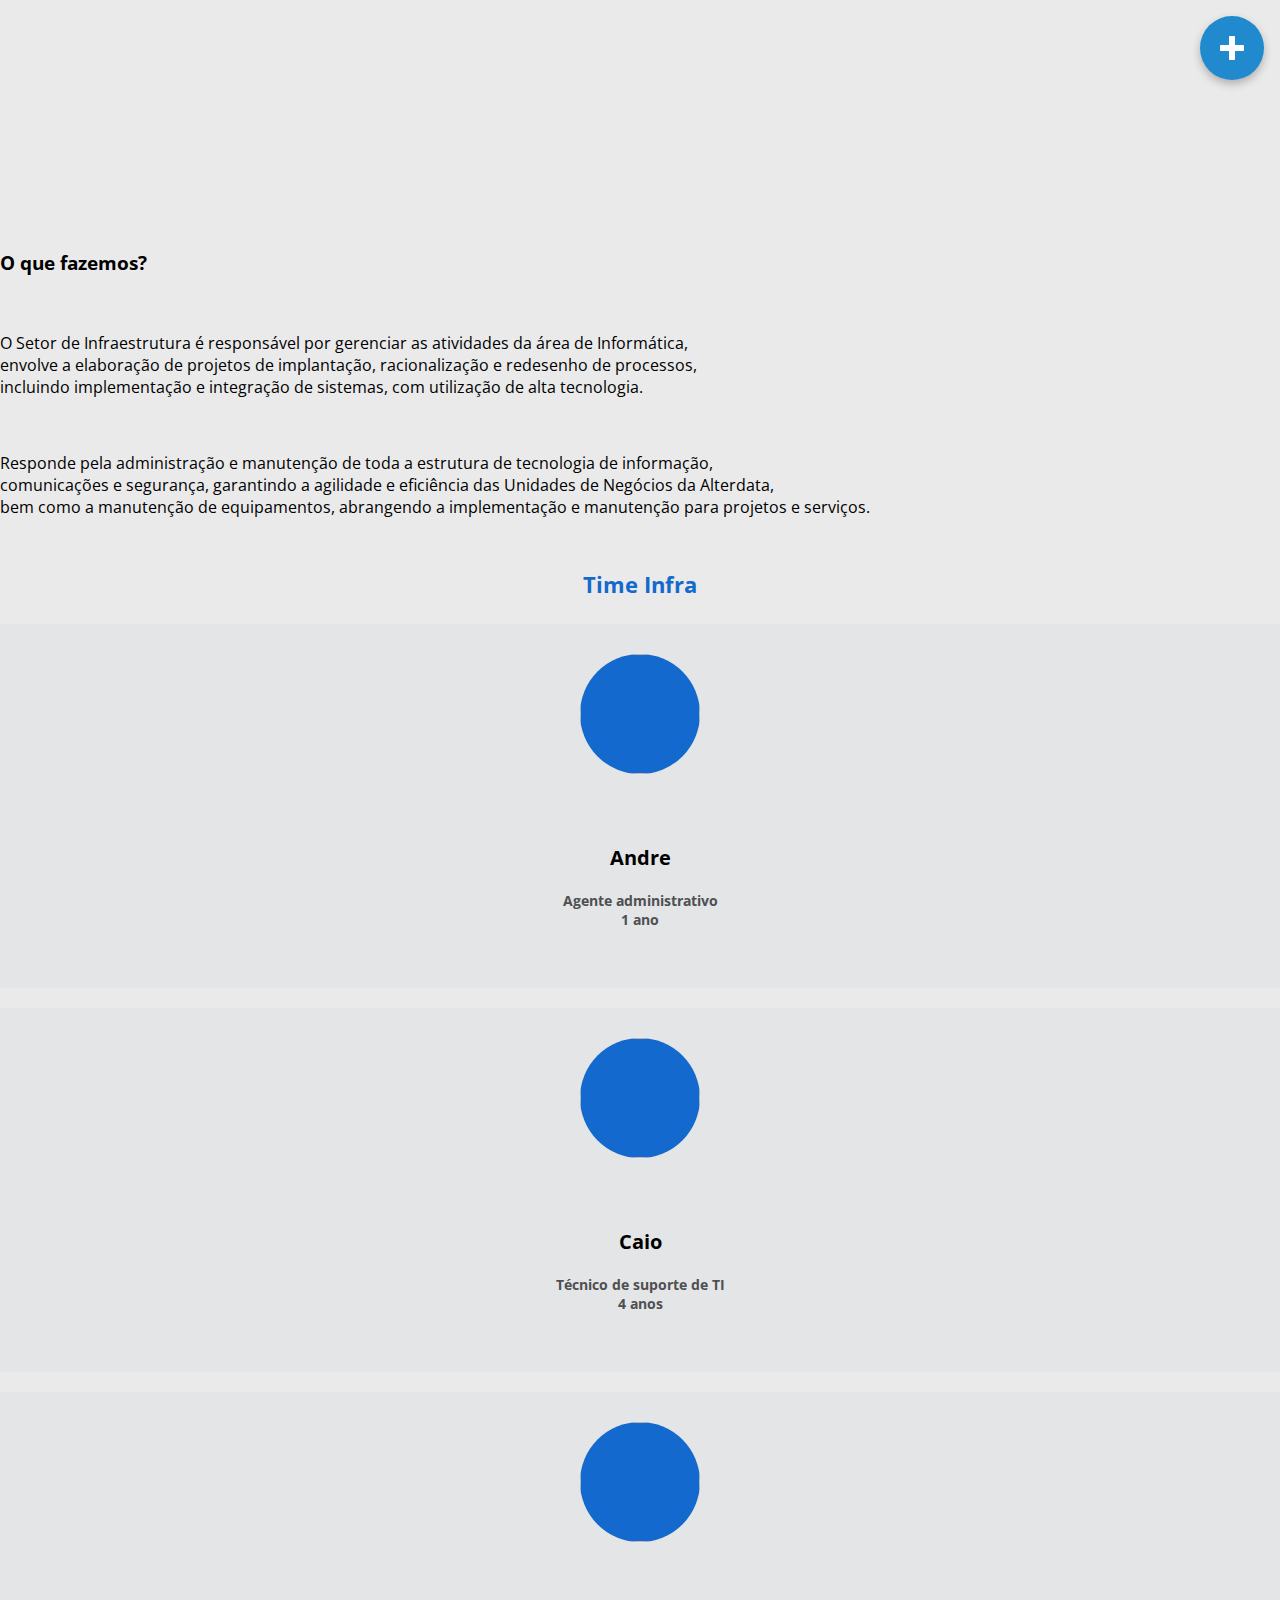
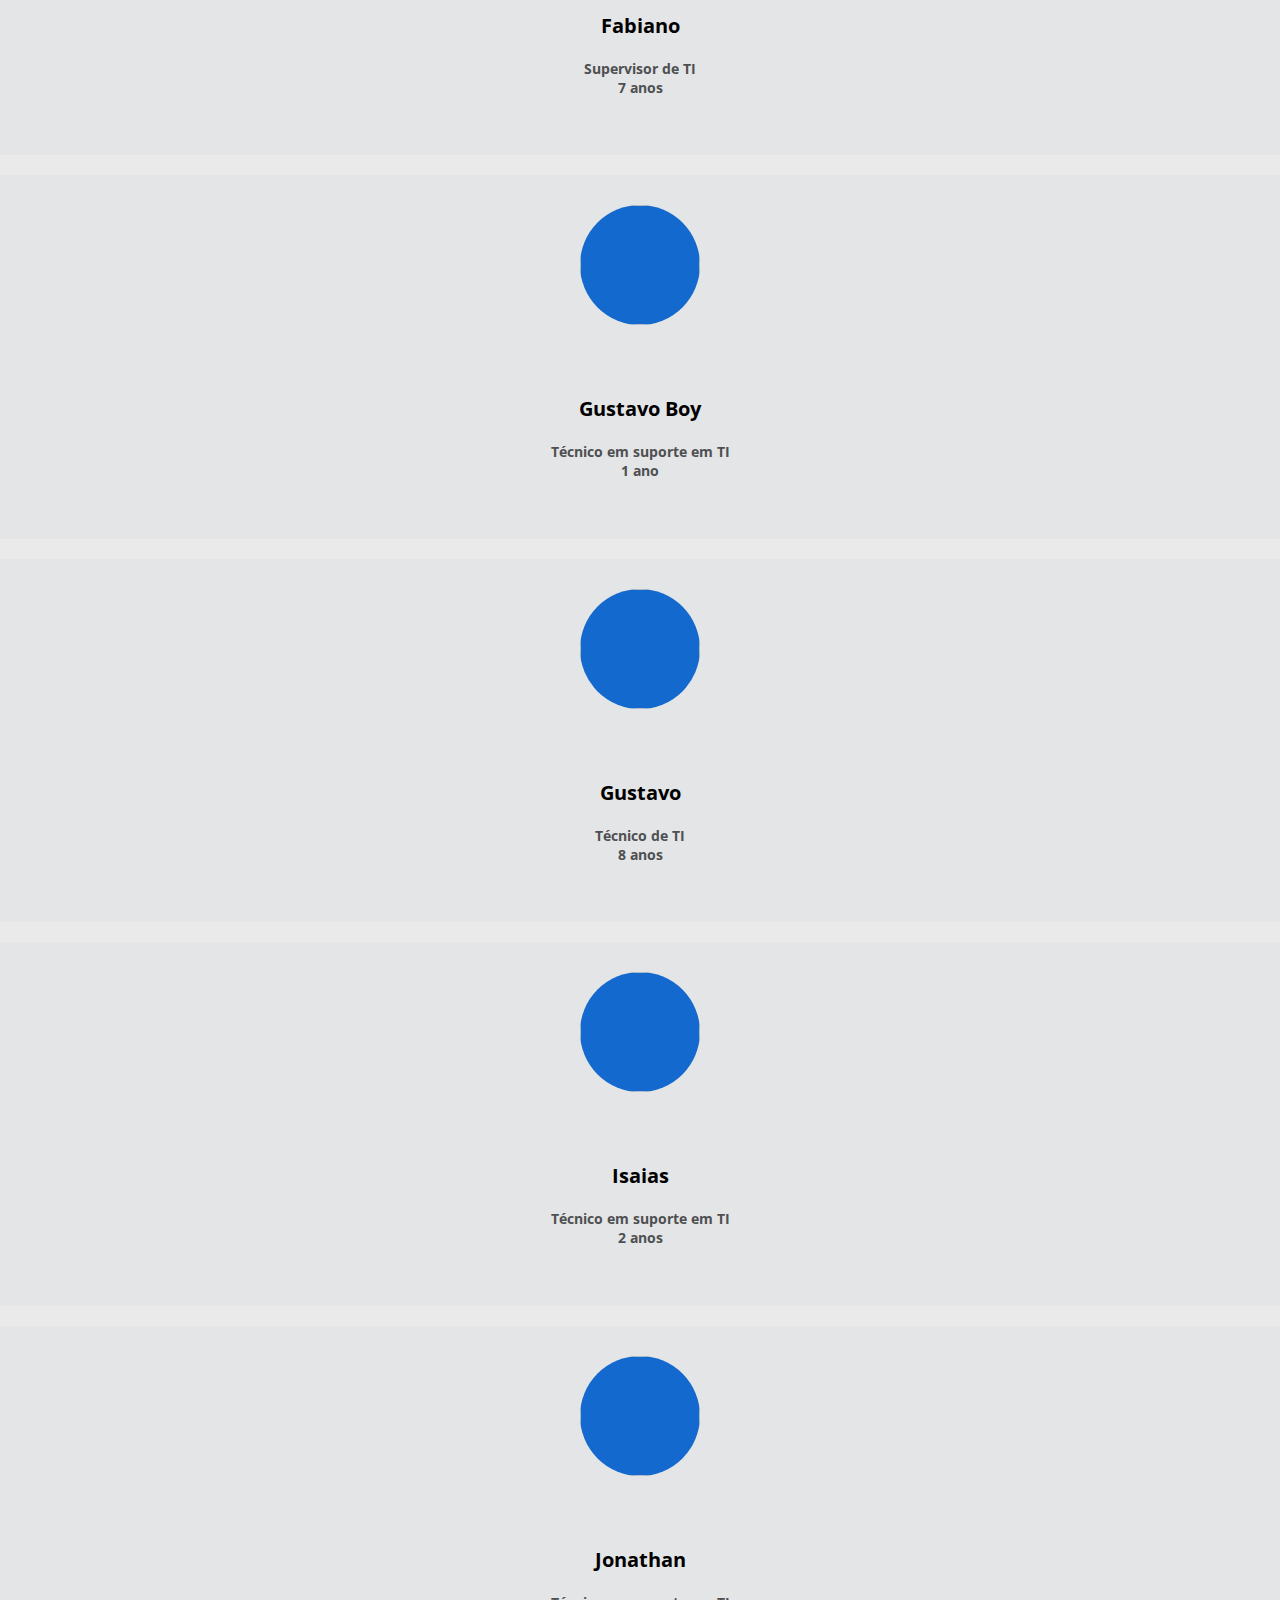
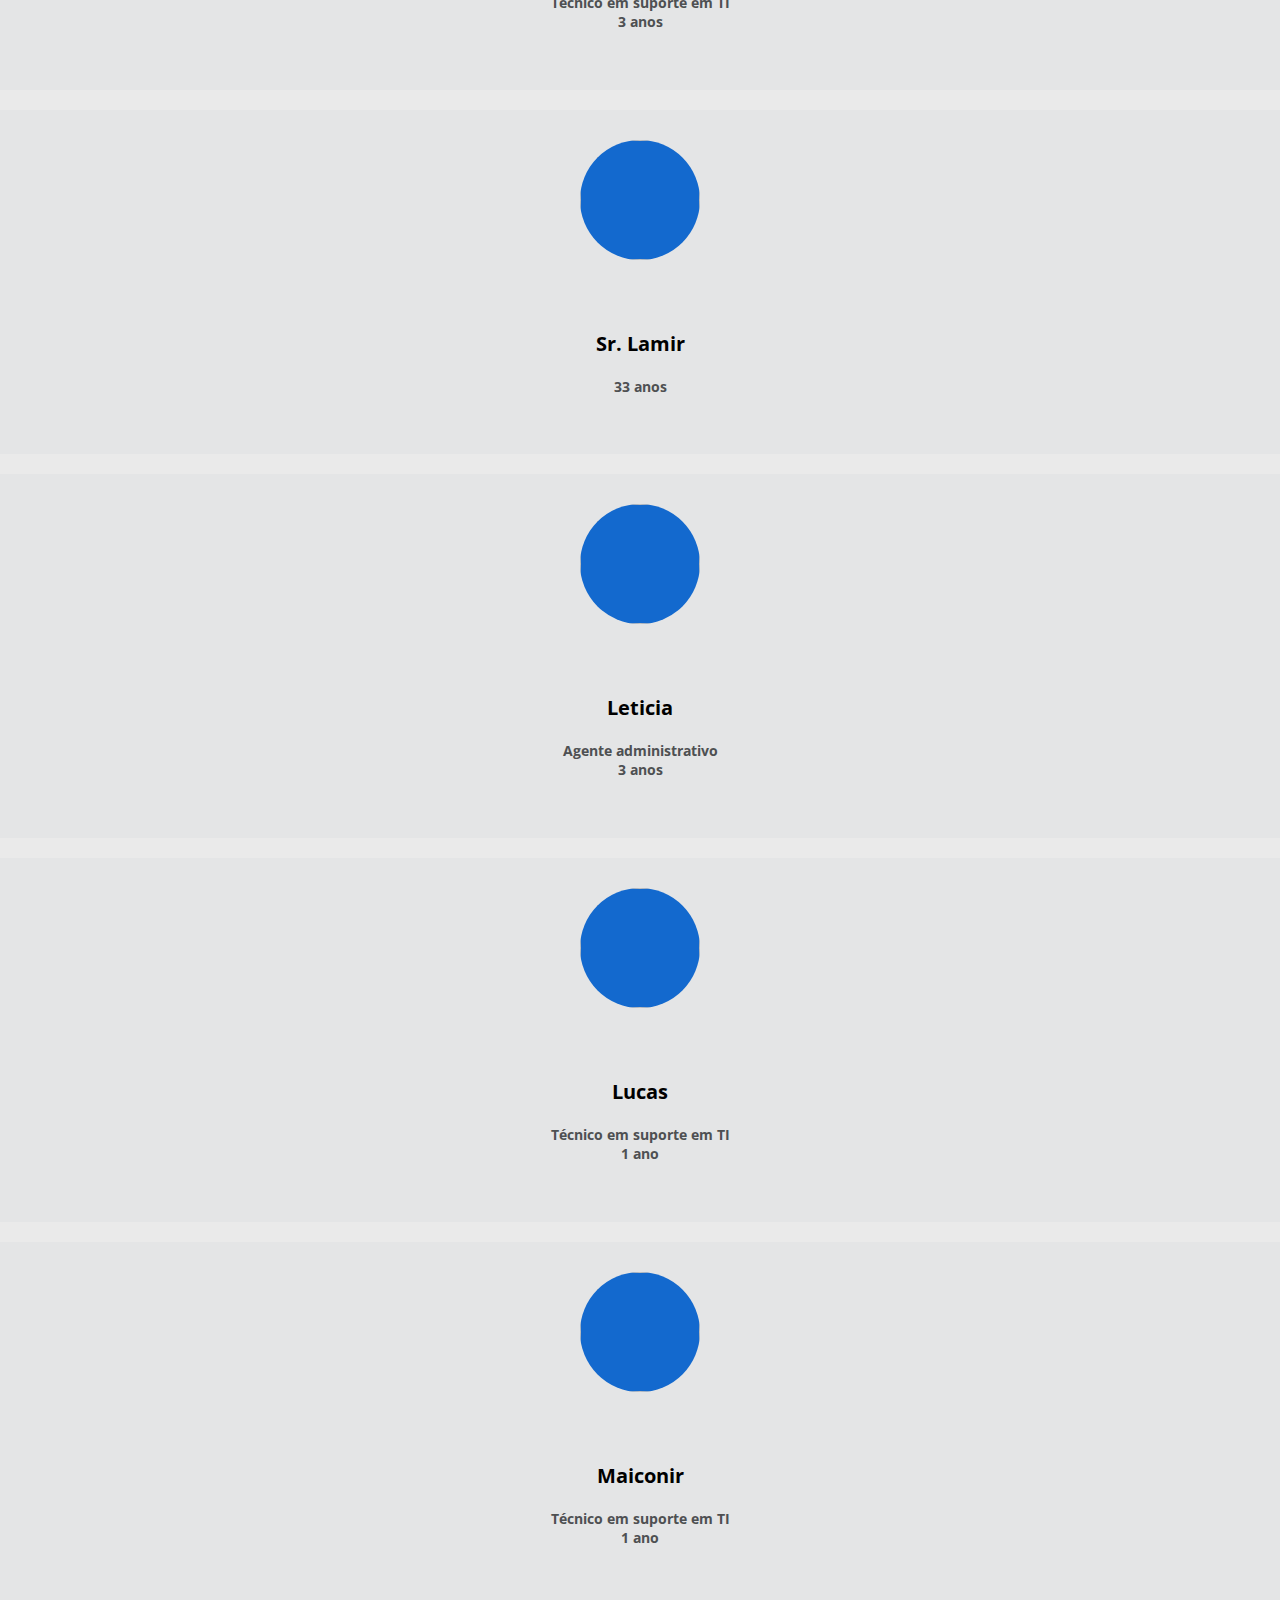
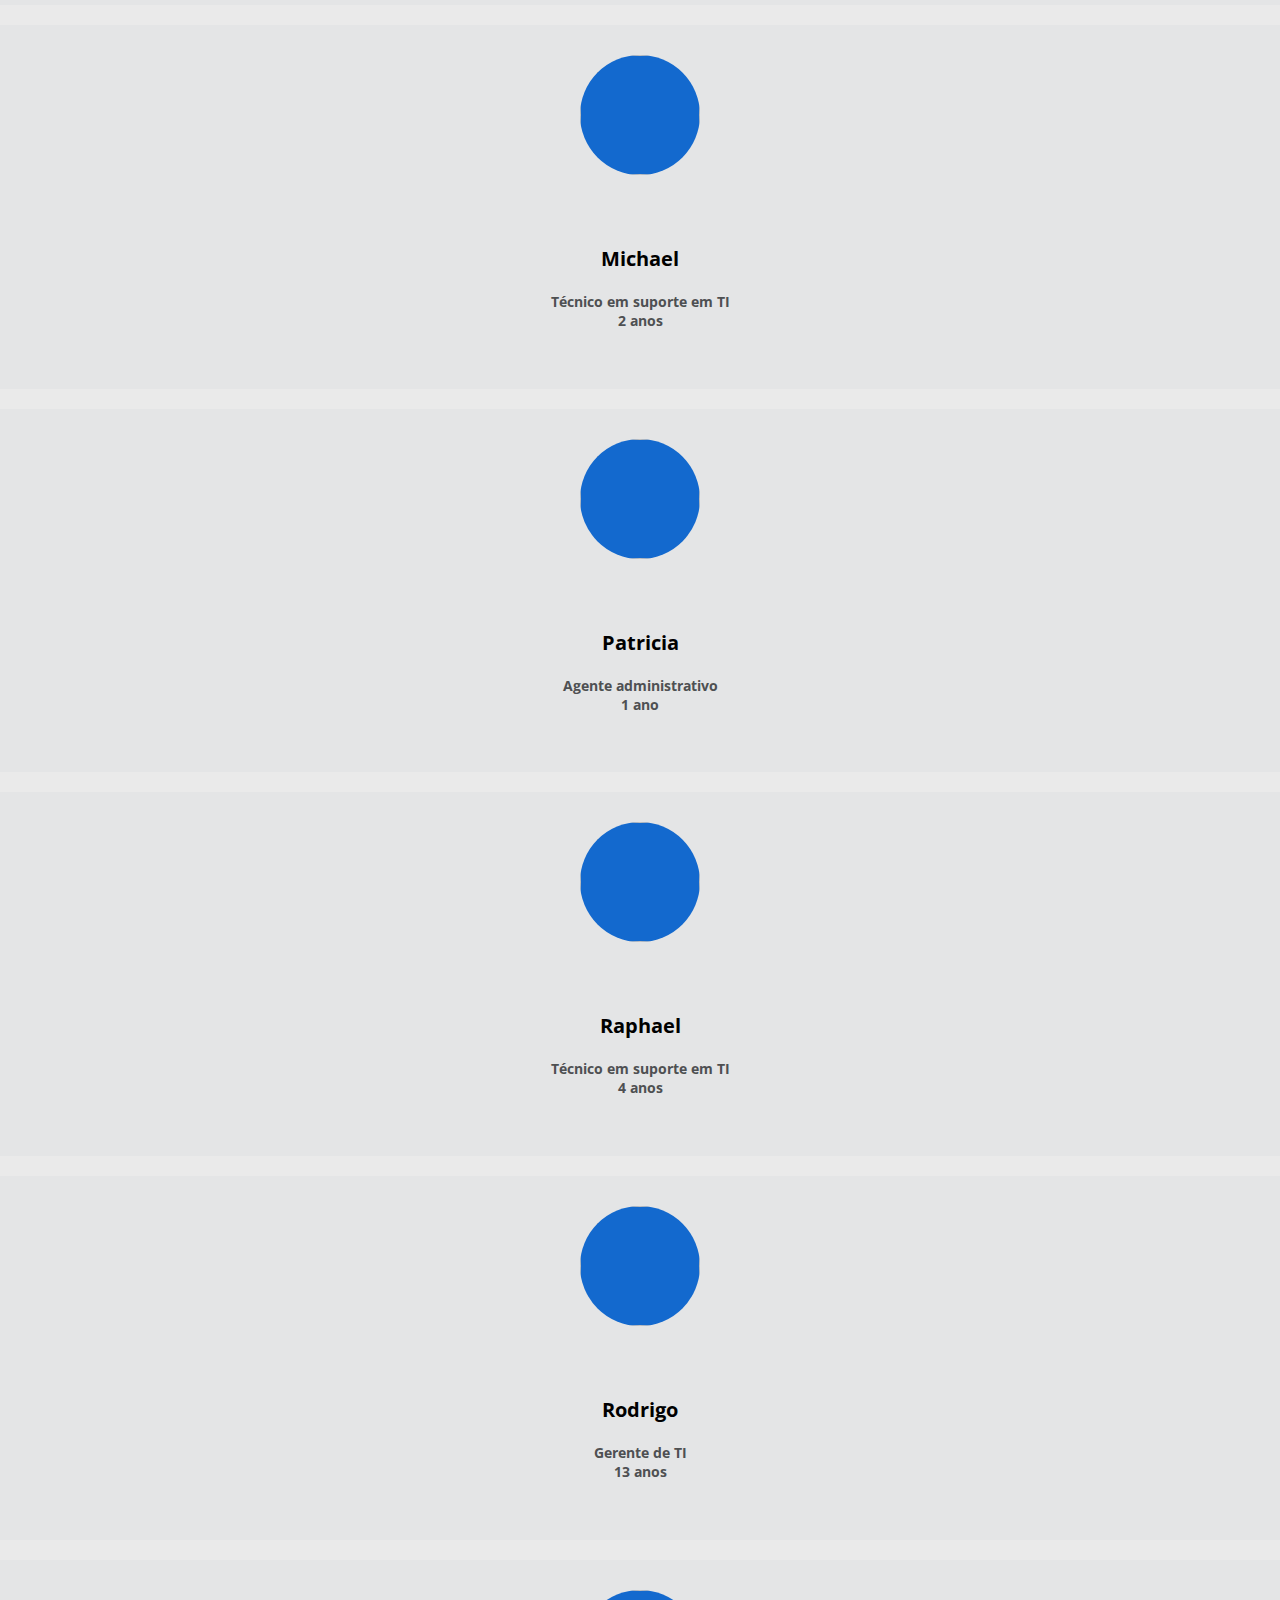
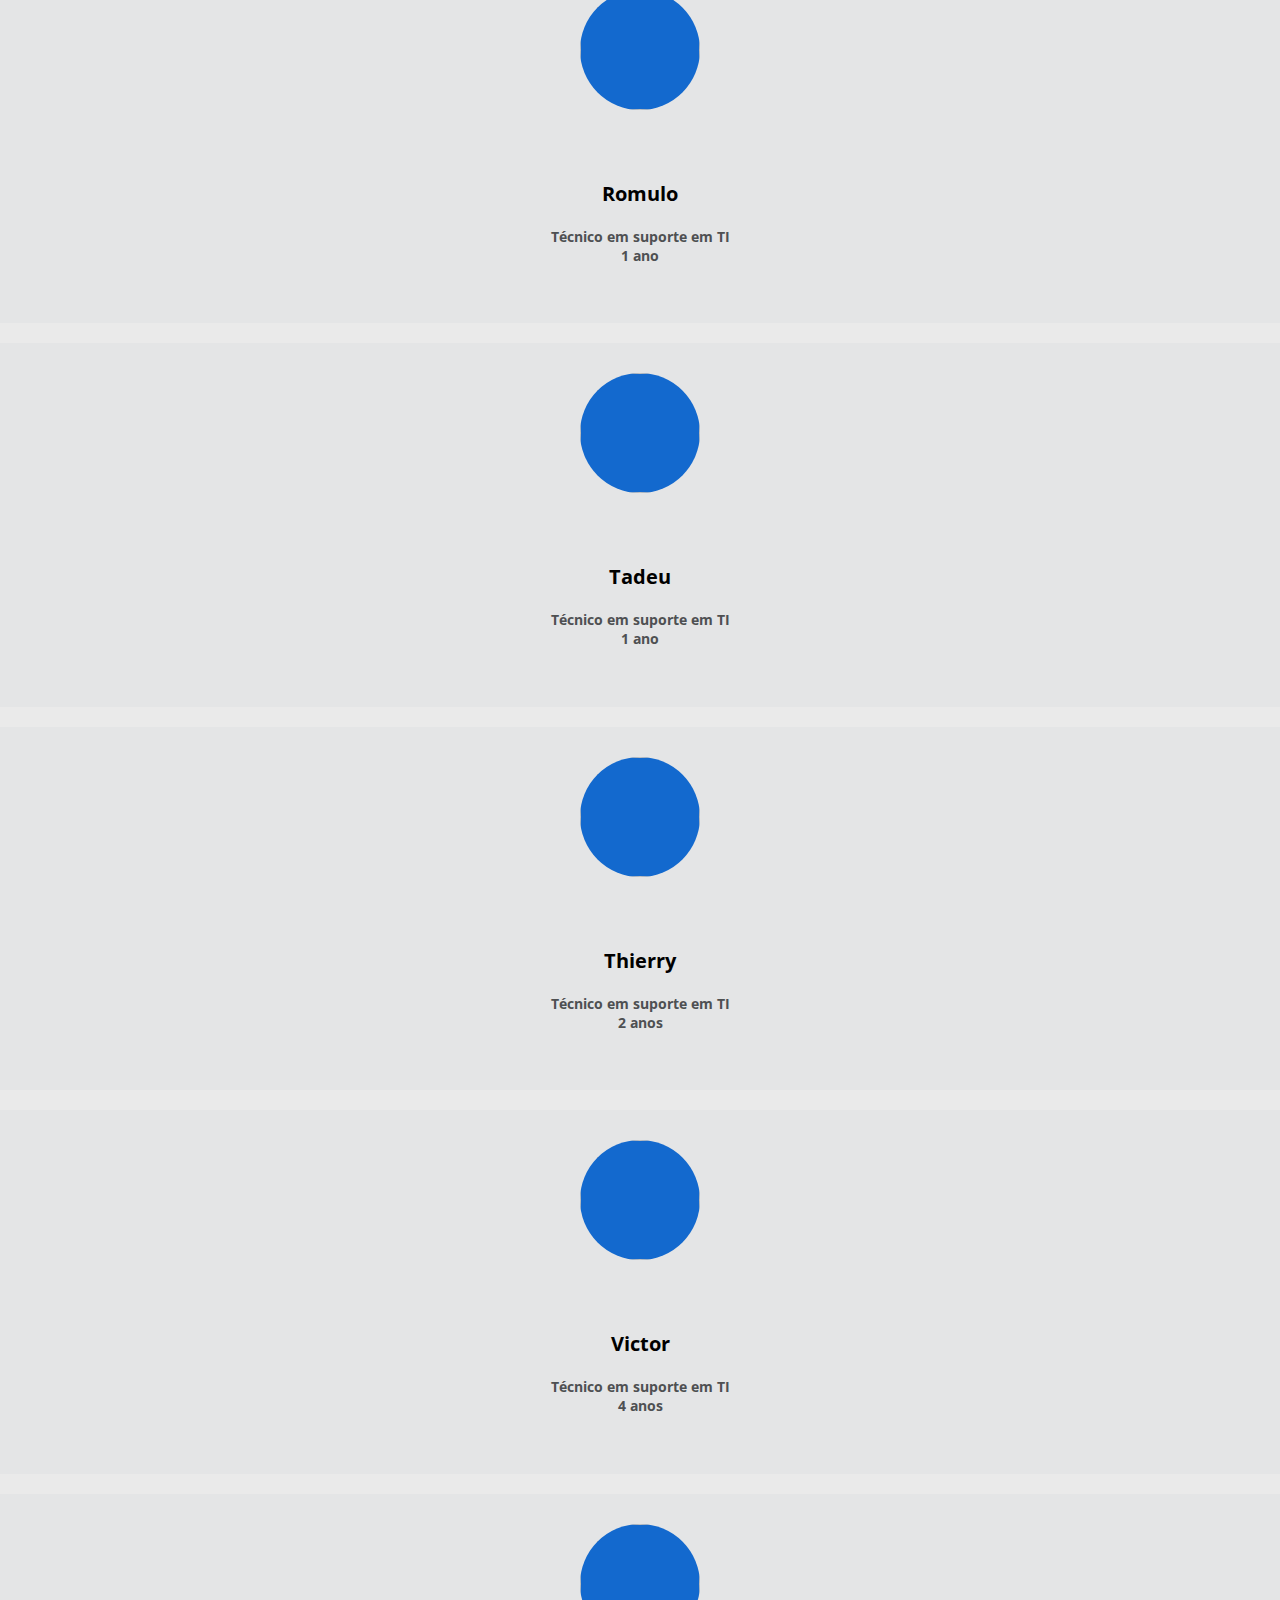
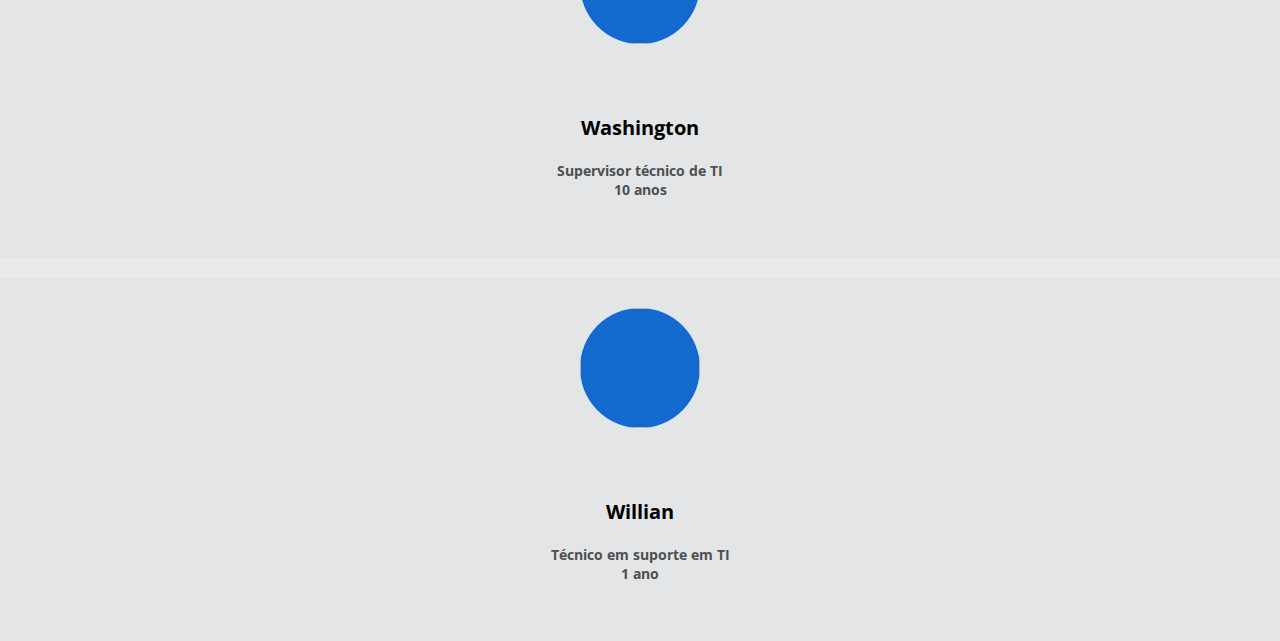
==== index.html @ 21eb8771 "teste navbar" ====
<!DOCTYPE html>
<html lang="en">
<head>
    <meta charset="UTF-8">
    <meta http-equiv="X-UA-Compatible" content="IE=edge">
    <meta name="viewport" content="width=device-width, initial-scale=1.0">
    <title>Document</title>
    <link rel="stylesheet" href="style.css">
    <link rel="stylesheet" href="assets/css/time.css">
    <link rel="stylesheet" href="style.css.map">

    
    <link rel="stylesheet" href="https://netdna.bootstrapcdn.com/font-awesome/3.2.1/css/font-awesome.min.css">
    <link rel="stylesheet" href="https://fonts.googleapis.com/css?family=Lato:300">
    <script src="https://code.jquery.com/jquery-2.2.4.min.js"></script>
   
    <!-- CSS only -->
    <link href="https://cdn.jsdelivr.net/npm/bootstrap@5.2.3/dist/css/bootstrap.min.css" rel="stylesheet" integrity="sha384-rbsA2VBKQhggwzxH7pPCaAqO46MgnOM80zW1RWuH61DGLwZJEdK2Kadq2F9CUG65" crossorigin="anonymous">
    <script src="https://cdn.jsdelivr.net/npm/bootstrap@5.1.3/dist/js/bootstrap.bundle.min.js" integrity="sha384-ka7Sk0Gln4gmtz2MlQnikT1wXgYsOg+OMhuP+IlRH9sENBO0LRn5q+8nbTov4+1p" crossorigin="anonymous"></script>
    <script src="https://code.jquery.com/jquery-3.6.1.js" integrity="sha256-3zlB5s2uwoUzrXK3BT7AX3FyvojsraNFxCc2vC/7pNI=" crossorigin="anonymous"></script>
    <link rel="stylesheet" href="https://cdnjs.cloudflare.com/ajax/libs/font-awesome/4.7.0/css/font-awesome.min.css">
    <!------ Include the above in your HEAD tag ---------->

</head>
<body>
 
  <div class="container">
  <div class="floater">
    <ul class="floater__list">
      <li class="floater__list-item">
        <div class="floater__list-item-label">Milestone Goal</div>
        

<svg width="26px" height="26px" viewBox="666 -86 26 26" version="1.1" xmlns="http://www.w3.org/2000/svg" xmlns:xlink="http://www.w3.org/1999/xlink">
    <g id="Group-4" stroke="none" stroke-width="1" fill="none" fill-rule="evenodd" transform="translate(666.000000, -86.000000)">
        <path d="M1.44444444,7.02981625 L1.44444444,21.5639338 C1.44444444,22.8562845 2.52250308,23.90625 3.85037916,23.90625 L22.1496208,23.90625 C23.4770725,23.90625 24.5555556,22.8566977 24.5555556,21.5639338 L24.5555556,7.02981625 C24.5555556,5.73746549 1.44444444,5.73705227 1.44444444,7.02981625 Z M0,3.74856625 C0,1.67829027 1.72606809,0 3.85037916,0 L22.1496208,0 C24.2761265,0 26,1.68042687 26,3.74856625 L26,21.5639338 C26,23.6342097 24.2739319,25.3125 22.1496208,25.3125 L3.85037916,25.3125 C1.72387347,25.3125 0,23.6320731 0,21.5639338 L0,3.74856625 Z" id="Combined-Shape" fill="#FFFFFF"></path>
        <polygon id="Path" fill="#FFFFFF" points="5.11281222 15.1050447 9.86412384 20.8614415 21.2072996 10.5097954 18.3463765 8.203125 10.749346 15.4210298 7.84534433 12.2852327"></polygon>
    </g>
</svg>
      </li>
      <li class="floater__list-item">
        <div class="floater__list-item-label">Metric Goal</div>
        
<svg width="26px" height="26px" viewBox="666 -41 26 26" version="1.1" xmlns="http://www.w3.org/2000/svg" xmlns:xlink="http://www.w3.org/1999/xlink">
    <g id="Group-5" stroke="none" stroke-width="1" fill="none" fill-rule="evenodd" transform="translate(666.000000, -41.000000)">
        <path d="M1.44444444,7.02981625 L1.44444444,21.5639338 C1.44444444,22.8562845 2.52250308,23.90625 3.85037916,23.90625 L22.1496208,23.90625 C23.4770725,23.90625 24.5555556,22.8566977 24.5555556,21.5639338 L24.5555556,7.02981625 C24.5555556,5.73746549 1.44444444,5.73705227 1.44444444,7.02981625 Z M0,3.74856625 C0,1.67829027 1.72606809,0 3.85037916,0 L22.1496208,0 C24.2761265,0 26,1.68042687 26,3.74856625 L26,21.5639338 C26,23.6342097 24.2739319,25.3125 22.1496208,25.3125 L3.85037916,25.3125 C1.72387347,25.3125 0,23.6320731 0,21.5639338 L0,3.74856625 Z" id="Combined-Shape" fill="#FFFFFF"></path>
        <path d="M10.7389071,19.5002919 L14.9168403,14.6181972 L18.000806,16.5907539 L22.7314831,11.3774532 C23.0780574,10.9955215 23.0409852,10.4123797 22.6486799,10.0749696 C22.2563747,9.73755952 21.6573945,9.77365151 21.3108202,10.1555833 L17.6681918,14.1698324 L14.5435276,12.1712443 L10.4132458,16.9976563 L7.72836147,15.1151796 L3.16868236,19.5255071 C2.79733371,19.8846923 2.79538179,20.4689468 3.16432261,20.8304762 C3.53326343,21.1920055 4.13338661,21.1939058 4.50473525,20.8347206 L7.9244808,17.5269884 L10.7389071,19.5002919 Z" id="Combined-Shape" fill="#FFFFFF"></path>
    </g>
</svg>
      </li>
      <li class="floater__list-item">
        <div class="floater__list-item-label">Goal Board</div>
<svg width="26px" height="28px" viewBox="666 7 26 28" version="1.1" xmlns="http://www.w3.org/2000/svg" xmlns:xlink="http://www.w3.org/1999/xlink">
    <g id="Group-6" stroke="none" stroke-width="1" fill="none" fill-rule="evenodd" transform="translate(666.000000, 8.687500)">
        <path d="M0,3.74856625 C0,1.67829027 1.72606809,-6.66133815e-15 3.85037916,-6.66133815e-15 L22.1496208,-6.66133815e-15 C24.2761265,-6.66133815e-15 26,1.68042687 26,3.74856625 L26,21.5639338 C26,23.6342097 24.2739319,25.3125 22.1496208,25.3125 L3.85037916,25.3125 C1.72387347,25.3125 0,23.6320731 0,21.5639338 L0,3.74856625 Z M1.44444444,7.02981625 L1.44444444,21.5639338 C1.44444444,22.8562845 2.52250308,23.90625 3.85037916,23.90625 L22.1496208,23.90625 C23.4770725,23.90625 24.5555556,22.8566977 24.5555556,21.5639338 L24.5555556,7.02981625 C24.5555556,5.73746549 1.44444444,5.73705227 1.44444444,7.02981625 Z M2.88888889,18.75 L23.1111111,18.75 L23.1111111,20.625 C23.1111111,21.6605339 22.2679332,22.5 21.2449002,22.5 L4.75509983,22.5 C3.72441999,22.5 2.88888889,21.6677535 2.88888889,20.625 L2.88888889,18.75 Z M2.88888889,7.96875 C13,6.72225952 23.1111111,7.96875 23.1111111,7.96875 L23.1111111,11.71875 L2.88888889,11.71875 L2.88888889,7.96875 Z M2.88888889,13.125 L23.1111111,13.125 L23.1111111,17.34375 L2.88888889,17.34375 L2.88888889,13.125 Z" id="Combined-Shape" fill="#FFFFFF"></path>
    </g>
</svg>
      </li>
    </ul>
    <div class="floater__btn">
      
<svg class="floater__btn-icon floater__btn-icon-plus" width="24px" height="24px" viewBox="672 53 24 24" version="1.1" xmlns="http://www.w3.org/2000/svg" xmlns:xlink="http://www.w3.org/1999/xlink">
    <!-- Generator: Sketch 41 (35326) - http://www.bohemiancoding.com/sketch -->
    <defs></defs>
    <path d="M687,62 L687,54.0006946 C687,53.4474692 686.556414,53 686.009222,53 L681.990778,53 C681.450975,53 681,53.4480262 681,54.0006946 L681,62 L673.000695,62 C672.447469,62 672,62.4435864 672,62.990778 L672,67.009222 C672,67.5490248 672.448026,68 673.000695,68 L681,68 L681,75.9993054 C681,76.5525308 681.443586,77 681.990778,77 L686.009222,77 C686.549025,77 687,76.5519738 687,75.9993054 L687,68 L694.999305,68 C695.552531,68 696,67.5564136 696,67.009222 L696,62.990778 C696,62.4509752 695.551974,62 694.999305,62 L687,62 Z" id="Combined-Shape" stroke="none" fill="#FFFFFF" fill-rule="evenodd"></path>
</svg>

    </div>
  </div>
</div>


    <section class="main">
        <div class="card-body text-center">
            <h3 class="card-title">O que fazemos?</h3>
        <br>
        <p class="card-text" >O Setor de Infraestrutura é responsável por gerenciar as atividades da área de Informática,<br>envolve a elaboração de projetos de implantação, racionalização e redesenho de processos, <br> incluindo implementação e integração de sistemas, com utilização de alta tecnologia.</p class="card-text"><br>
        
        <p class="card-text">Responde pela administração e manutenção de toda a estrutura de tecnologia de informação, <br> comunicações e segurança, garantindo a agilidade e eficiência das Unidades de Negócios da Alterdata, <br> bem como a manutenção de equipamentos, abrangendo a implementação e manutenção para projetos e serviços.</p class="card-text">
        </div>
        
    </section>
    
    <div class="container">
      <div class="Title">
        <h4>Time Infra</h4>
      </div>
      <div class="row">

        <div class="col-12 col-sm-6 col-md-4 col-lg-2 ">
          <div class="our-team">
            <div class="picture">
              <img class="img-fluid" src="https://novaintranet.alterdata.com.br/Images/funcionarios/andre_infra.jpg">
            </div>
            <div class="team-content">
              <h3 class="name">Andre</h3>
              <h4 class="title">Agente administrativo <br> 1 ano</h4>
            </div>
            <ul class="social">
              <li><a href="https://mail.google.com/mail/u/0/?zx=hgu8nyertnvl#chat/dm/7hUIc4AAAAE" class="fa fa-google" aria-hidden="true"></a></li>
            </ul>
          </div>
        </div>

        <div class="col-12 col-sm-6 col-md-4 col-lg-2">
          <div class="our-team">
            <div class="picture">
              <img class="img-fluid" src="https://novaintranet.alterdata.com.br/Images/funcionarios/caiosouza_infra.jpg">
            </div>
            <div class="team-content">
              <h3 class="name">Caio</h3>
              <h4 class="title">Técnico de suporte de TI <br> 4 anos</h4>
            </div>
            <ul class="social">
              <li><a href="https://codepen.io/collection/XdWJOQ/" class="fa fa-google" aria-hidden="true"></a></li>
            </ul>
          </div>
        </div>

        <div class="col-12 col-sm-6 col-md-4 col-lg-2">
          <div class="our-team">
            <div class="picture">
              <img class="img-fluid" src="https://novaintranet.alterdata.com.br/Images/funcionarios/fabiano_infra.jpg">
            </div>
            <div class="team-content">
              <h3 class="name">Fabiano</h3>
              <h4 class="title">Supervisor de TI <br> 7 anos</h4>
            </div>
            <ul class="social">
              <li><a href="https://codepen.io/collection/XdWJOQ/" class="fa fa-google" aria-hidden="true"></a></li>
            </ul>
          </div>
        </div>

        <div class="col-12 col-sm-6 col-md-4 col-lg-2">
          <div class="our-team">
            <div class="picture">
              <img class="img-fluid" src="https://novaintranet.alterdata.com.br/Images/funcionarios/gustavobritto_infra.jpg">
            </div>
            <div class="team-content">
              <h3 class="name">Gustavo Boy</h3>
              <h4 class="title">Técnico em suporte em TI <br> 1 ano</h4>
            </div>
            <ul class="social">
              <li><a href="https://codepen.io/collection/XdWJOQ/" class="fa fa-google" aria-hidden="true"></a></li>
            </ul>
          </div>
        </div>

        <div class="col-12 col-sm-6 col-md-4 col-lg-2">
          <div class="our-team">
            <div class="picture">
              <img class="img-fluid" src="https://novaintranet.alterdata.com.br/Images/funcionarios/gustavosouza_infra.png">
            </div>
            <div class="team-content">
              <h3 class="name">Gustavo</h3>
              <h4 class="title">Técnico de TI <br> 8 anos</h4>
            </div>
            <ul class="social">
              <li><a href="https://codepen.io/collection/XdWJOQ/" class="fa fa-google" aria-hidden="true"></a></li>
            </ul>
          </div>
        </div>

        <div class="col-12 col-sm-6 col-md-4 col-lg-2">
          <div class="our-team">
            <div class="picture">
              <img class="img-fluid" src="https://novaintranet.alterdata.com.br/Images/funcionarios/isaias_infra.jpg">
            </div>
            <div class="team-content">
              <h3 class="name">Isaias</h3>
              <h4 class="title">Técnico em suporte em TI <br> 2 anos</h4>
            </div>
            <ul class="social">
              <li><a href="https://codepen.io/collection/XdWJOQ/" class="fa fa-google" aria-hidden="true"></a></li>
            </ul>
          </div>
        </div>

        <div class="col-12 col-sm-6 col-md-4 col-lg-2">
          <div class="our-team">
            <div class="picture">
              <img class="img-fluid" src="https://novaintranet.alterdata.com.br/Images/funcionarios/jonathan_infra.jpg">
            </div>
            <div class="team-content">
              <h3 class="name">Jonathan</h3>
              <h4 class="title">Técnico em suporte em TI <br> 3 anos</h4>
            </div>
            <ul class="social">
              <li><a href="https://codepen.io/collection/XdWJOQ/" class="fa fa-google" aria-hidden="true"></a></li>
            </ul>
          </div>
        </div>

        <div class="col-12 col-sm-6 col-md-4 col-lg-2">
          <div class="our-team">
            <div class="picture">
              <img class="img-fluid" src="https://novaintranet.alterdata.com.br/Images/funcionarios/lamir.jpg">
            </div>
            <div class="team-content">
              <h3 class="name">Sr. Lamir</h3>
              <h4 class="title">33 anos</h4>
            </div>
            <ul class="social">
              <li><a href="https://codepen.io/collection/XdWJOQ/" class="fa fa-google" aria-hidden="true"></a></li>
            </ul>
          </div>
        </div>

        <div class="col-12 col-sm-6 col-md-4 col-lg-2">
          <div class="our-team">
            <div class="picture">
              <img class="img-fluid" src="https://novaintranet.alterdata.com.br/Images/funcionarios/leticia_infra.jpg">
            </div>
            <div class="team-content">
              <h3 class="name">Leticia</h3>
              <h4 class="title">Agente administrativo <br> 3 anos</h4>
            </div>
            <ul class="social">
              <li><a href="https://codepen.io/collection/XdWJOQ/" class="fa fa-google" aria-hidden="true"></a></li>
            </ul>
          </div>
        </div>

        <div class="col-12 col-sm-6 col-md-4 col-lg-2">
          <div class="our-team">
            <div class="picture">
              <img class="img-fluid" src="https://novaintranet.alterdata.com.br/Images/funcionarios/lucas_infra.jpg">
            </div>
            <div class="team-content">
              <h3 class="name">Lucas</h3>
              <h4 class="title">Técnico em suporte em TI <br> 1 ano</h4>
            </div>
            <ul class="social">
              <li><a href="https://codepen.io/collection/XdWJOQ/" class="fa fa-google" aria-hidden="true"></a></li>
            </ul>
          </div>
        </div>

        <div class="col-12 col-sm-6 col-md-4 col-lg-2">
          <div class="our-team">
            <div class="picture">
              <img class="img-fluid" src="https://novaintranet.alterdata.com.br/Images/funcionarios/maiconir_infra.jpg">
            </div>
            <div class="team-content">
              <h3 class="name">Maiconir</h3>
              <h4 class="title">Técnico em suporte em TI <br> 1 ano</h4>
            </div>
            <ul class="social">
              <li><a href="https://codepen.io/collection/XdWJOQ/" class="fa fa-google" aria-hidden="true"></a></li>
            </ul>
          </div>
        </div>

        <div class="col-12 col-sm-6 col-md-4 col-lg-2">
          <div class="our-team">
            <div class="picture">
              <img class="img-fluid" src="https://novaintranet.alterdata.com.br/Images/funcionarios/michael_infra.jpg">
            </div>
            <div class="team-content">
              <h3 class="name">Michael</h3>
              <h4 class="title">Técnico em suporte em TI <br> 2 anos</h4>
            </div>
            <ul class="social">
              <li><a href="https://codepen.io/collection/XdWJOQ/" class="fa fa-google" aria-hidden="true"></a></li>
            </ul>
          </div>
        </div>

        <div class="col-12 col-sm-6 col-md-4 col-lg-2">
          <div class="our-team">
            <div class="picture">
              <img class="img-fluid" src="https://novaintranet.alterdata.com.br/Images/funcionarios/patricia_infra.jpg">
            </div>
            <div class="team-content">
              <h3 class="name">Patricia</h3>
              <h4 class="title">Agente administrativo <br> 1 ano</h4>
            </div>
            <ul class="social">
              <li><a href="https://codepen.io/collection/XdWJOQ/" class="fa fa-google" aria-hidden="true"></a></li>
            </ul>
          </div>
        </div>

        <div class="col-12 col-sm-6 col-md-4 col-lg-2">
          <div class="our-team">
            <div class="picture">
              <img class="img-fluid" src="https://novaintranet.alterdata.com.br/Images/funcionarios/raphael_infra.jpg">
            </div>
            <div class="team-content">
              <h3 class="name">Raphael</h3>
              <h4 class="title">Técnico em suporte em TI <br> 4 anos</h4>
            </div>
            <ul class="social">
              <li><a href="https://codepen.io/collection/XdWJOQ/" class="fa fa-google" aria-hidden="true"></a></li>
            </ul>
          </div>
        </div>

        <div class="col-12 col-sm-6 col-md-4 col-lg-2">
          <div class="our-team">
            <div class="picture">
              <img class="img-fluid" src="https://novaintranet.alterdata.com.br/Images/funcionarios/rodrigo_infra.jpg">
            </div>
            <div class="team-content">
              <h3 class="name">Rodrigo</h3>
              <h4 class="title">Gerente de TI <br> 13 anos</h4>
            </div>
            <ul class="social">
              <li><a href="https://codepen.io/collection/XdWJOQ/" class="fa fa-google" aria-hidden="true"></a></li>
            </ul>
          </div>
        </div>

        <div class="col-12 col-sm-6 col-md-4 col-lg-2">
          <div class="our-team">
            <div class="picture">
              <img class="img-fluid" src="https://novaintranet.alterdata.com.br/Images/funcionarios/romulo_infra.jpg">
            </div>
            <div class="team-content">
              <h3 class="name">Romulo</h3>
              <h4 class="title">Técnico em suporte em TI <br> 1 ano</h4>
            </div>
            <ul class="social">
              <li><a href="https://codepen.io/collection/XdWJOQ/" class="fa fa-google" aria-hidden="true"></a></li>
            </ul>
          </div>
        </div>

        <div class="col-12 col-sm-6 col-md-4 col-lg-2">
          <div class="our-team">
            <div class="picture">
              <img class="img-fluid" src="https://novaintranet.alterdata.com.br/Images/funcionarios/tadeu_infra.jpg">
            </div>
            <div class="team-content">
              <h3 class="name">Tadeu</h3>
              <h4 class="title">Técnico em suporte em TI <br> 1 ano</h4>
            </div>
            <ul class="social">
              <li><a href="https://codepen.io/collection/XdWJOQ/" class="fa fa-google" aria-hidden="true"></a></li>
            </ul>
          </div>
        </div>

        <div class="col-12 col-sm-6 col-md-4 col-lg-2">
          <div class="our-team">
            <div class="picture">
              <img class="img-fluid" src="https://novaintranet.alterdata.com.br/Images/funcionarios/thierry_infra.jpg">
            </div>
            <div class="team-content">
              <h3 class="name">Thierry</h3>
              <h4 class="title">Técnico em suporte em TI <br> 2 anos</h4>
            </div>
            <ul class="social">
              <li><a href="https://codepen.io/collection/XdWJOQ/" class="fa fa-google" aria-hidden="true"></a></li>
            </ul>
          </div>
        </div>

        <div class="col-12 col-sm-6 col-md-4 col-lg-2">
          <div class="our-team">
            <div class="picture">
              <img class="img-fluid" src="https://novaintranet.alterdata.com.br/Images/funcionarios/victor_infra.jpg">
            </div>
            <div class="team-content">
              <h3 class="name">Victor</h3>
              <h4 class="title">Técnico em suporte em TI <br> 4 anos</h4>
            </div>
            <ul class="social">
              <li><a href="https://codepen.io/collection/XdWJOQ/" class="fa fa-google" aria-hidden="true"></a></li>
            </ul>
          </div>
        </div>

        <div class="col-12 col-sm-6 col-md-4 col-lg-2">
          <div class="our-team">
            <div class="picture">
              <img class="img-fluid" src="https://novaintranet.alterdata.com.br/Images/funcionarios/washington_infra.jpg">
            </div>
            <div class="team-content">
              <h3 class="name">Washington</h3>
              <h4 class="title">Supervisor técnico de TI <br> 10 anos</h4>
            </div>
            <ul class="social">
              <li><a href="https://codepen.io/collection/XdWJOQ/" class="fa fa-google" aria-hidden="true"></a></li>
            </ul>
          </div>
        </div>

        <div class="col-12 col-sm-6 col-md-4 col-lg-2">
          <div class="our-team">
            <div class="picture">
              <img class="img-fluid" src="https://novaintranet.alterdata.com.br/Images/funcionarios/willian_infra.jpg">
            </div>
            <div class="team-content">
              <h3 class="name">Willian</h3>
              <h4 class="title">Técnico em suporte em TI <br> 1 ano</h4>
            </div>
            <ul class="social">
              <li><a href="https://mail.google.com/chat/u/1/#chat/dm/jTxVSIAAAAE" class="fa fa-google" aria-hidden="true"></a></li>
              
            </ul>
          </div>
        </div>
      </div>
    </div>

    <script src="assets/js/teste.js"></script>
</body>
</html>
---- style.css ----
@import url(https://fonts.googleapis.com/css?family=Open+Sans);
body {
  font-family: "Open sans", sans-serif;
  margin: 0;
  background: #eaeaea;
}
.container {
  width: 100vw;
  height:20vh;
}

.floater {
  margin-right: 1rem;
}

.floater__list {
  margin: 0 0 0;
  padding: 0 0 0 6px;
  list-style: none;
  position: absolute;
  top: 0;
  right: 1rem;
}

.floater__list-item {
  opacity: 0;
  position: relative;
  width: 4rem;
  height: 4rem;
  margin: 0.5rem 0;
  display: flex;
  justify-content: center;
  align-items: center;
  cursor: pointer;
  background-color: rgba(0, 0, 0, 0.7);
  background-color: #0A9928;
  border-radius: 50%;
  box-shadow: 0 4px 8px rgba(0, 0, 0, 0.25);
}

.floater.is-active .floater__list-item:nth-child(1) {
  -webkit-animation: fadeIn 0.25s ease-out 0.1s forwards, moveUp 0.25s ease-out 0.1s forwards;
          animation: fadeIn 0.25s ease-out 0.1s forwards, moveUp 0.25s ease-out 0.1s forwards;
}

.floater.is-active .floater__list-item:nth-child(2) {
  -webkit-animation: fadeIn 0.25s ease-out 0.05s forwards, moveUp 0.25s ease-out 0.05s forwards;
          animation: fadeIn 0.25s ease-out 0.05s forwards, moveUp 0.25s ease-out 0.05s forwards;
}

.floater.is-active .floater__list-item:nth-child(3) {
  -webkit-animation: fadeIn 0.25s ease-out forwards, moveUp 0.25s ease-out forwards;
          animation: fadeIn 0.25s ease-out forwards, moveUp 0.25s ease-out forwards;
}

@-webkit-keyframes fadeIn {
  0% {
    opacity: 0;
  }
  100% {
    opacity: 1;
  }
}
@-webkit-keyframes moveUp {
  100% {
    transform: translate3d(0, 5rem, 0);
  }
}
.floater__list-item-label {
  position: absolute;
  right: 110%;
  padding: 0.5rem;
  font-size: 0.75rem;
  color: #fff;
  background-color: rgba(0, 0, 0, 0.3);
  border-radius: 0.5rem;
  opacity: 1;
  white-space: nowrap;
  pointer-events: none;
  align-self: center;
}

.floater__list-item-label::-moz-selection {
  background-color: transparent;
}

.floater__list-item-label::selection {
  background-color: transparent;
}

.floater.is-active .floater__list-item:hover {
  background: #2189CE;
}

@media (min-width: 32rem) {
  .floater__list-item-label {
    opacity: 0;
  }
}
.floater__btn {
  position: absolute;
  top: 1rem;
  right: 1rem;
  width: 4rem;
  height: 4rem;
  float: right;
  margin-right: 0;
  cursor: pointer;
  background-color: #2189CE;
  border-radius: 50%;
  display: flex;
  justify-content: center;
  align-items: center;
  box-shadow: 0 4px 8px rgba(0, 0, 0, 0.25);
  transition: all 0.2s ease-in-out;
}

.floater__btn:hover {
  transform: scale(1.1);
}

.floater.is-active .floater__btn {
  background: #D4421E;
}

.floater.is-active .floater__btn:hover {
  transform: scale(1);
}

.floater__list-item:hover .floater__list-item-label {
  opacity: 1;
}

.floater__btn-icon {
  transition: all 0.5s;
}

.floater__btn-icon-plus {
  transform: rotate(0);
}

.floater.is-active .floater__btn-icon-plus {
  opacity: 1;
  transform: rotate(225deg);
}/*# sourceMappingURL=style.css.map */
---- assets/css/time.css ----
.content{
	margin-top: 11.5%;
}
.container{
	margin-top: 4%;
}
.Title > h4 {
	color: #1369ce;
	font-size: 30px;
	margin-bottom: 2vw;
	text-align: center;
}
.name{
	font-size: 20px;
}

@media screen and (min-width: 768px) {
	.Title > h4{
		font-size: 22px;
	}				
 }

 .our-team {
	padding: 30px 0 40px;
	margin-bottom: 20px;
	background-color: #e4e5e6;
	text-align: center;
	overflow: hidden;
	position: relative;
	}
	
	.our-team .picture {
	display: inline-block;
	height: 120px;
	width: 120px;
	object-fit: cover;
	margin-bottom: 50px;
	z-index: 1;
	position: relative;
	}
	
	.our-team .picture::before {
	content: "";
	width: 100%;
	height: 0;
	border-radius: 50%;
	background-color: #1369ce;
	position: absolute;
	bottom: 135%;
	right: 0;
	left: 0;
	opacity: 0.9;
	transform: scale(3);
	transition: all 0.3s linear 0s;
	}
	
	.our-team:hover .picture::before {
	height: 100%;
	}
	
	.our-team .picture::after {
	content: "";
	width: 100%;
	height: 100%;
	border-radius: 50%;
	background-color: #1369ce;
	position: absolute;
	top: 0;
	left: 0;
	z-index: -1;
	}
	.our-team .picture img {
	width: 100%;
	height: 100%;
	border-radius: 50%;
	transform: scale(1);
	transition: all 0.9s ease 0s;
	}
	.our-team:hover .picture img {
	box-shadow: 0 0 0 14px #f7f5ec;
	transform: scale(0.7);
	}
	.our-team .title {
	display: block;
	font-size: 14px;
	color: #4e5052;
	}
	.our-team .social {
	width: 100%;
	padding: 0;
	margin: 0;
	background-color: #1369ce;
	position: absolute;
	bottom: -100px;
	left: 0;
	transition: all 0.5s ease 0s;
	}
	.our-team:hover .social {
	bottom: 0;
	}
	.our-team .social li {
	display: inline-block;
	}
	.our-team .social li a {
	display: block;
	padding: 10px;
	font-size: 17px;
	color: white;
	transition: all 0.3s ease 0s;
	text-decoration: none;
	}
	.our-team .social li a:hover {
	color: #1369ce;
	background-color: #f7f5ec;
	}
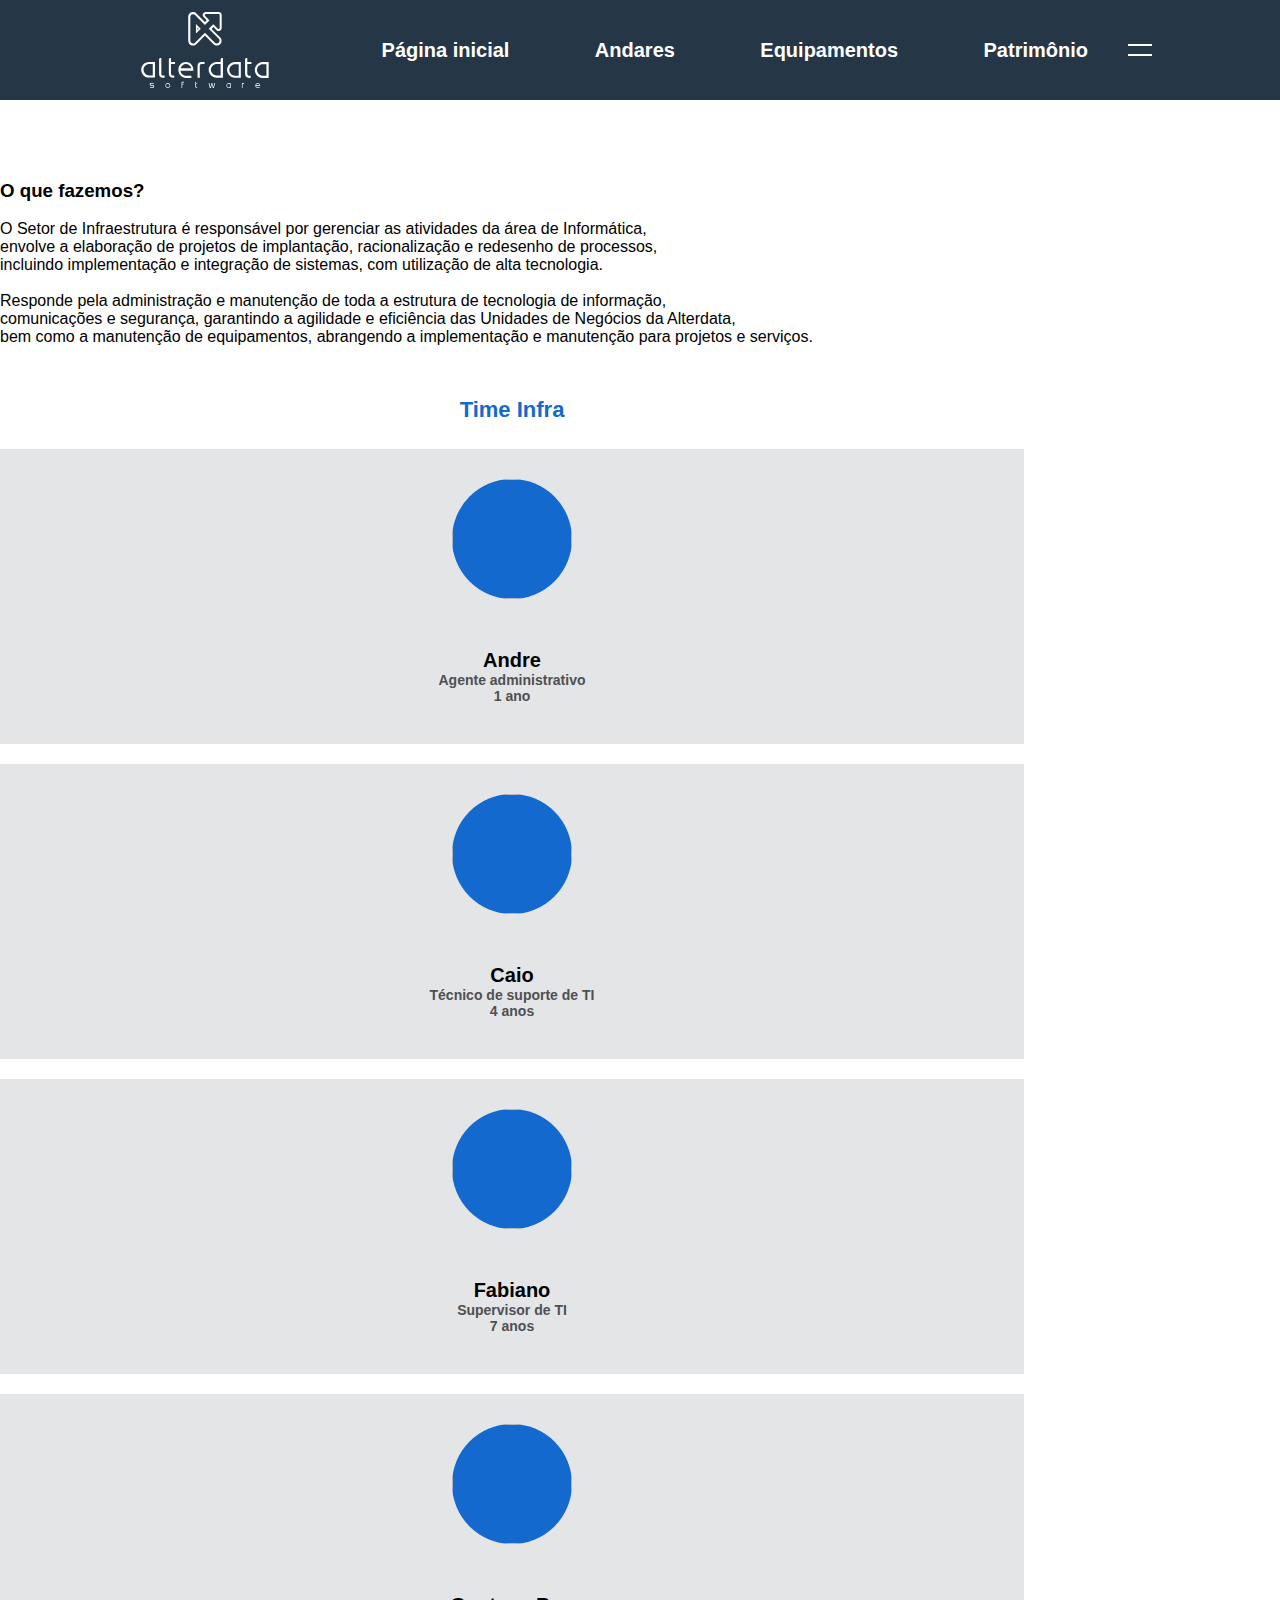
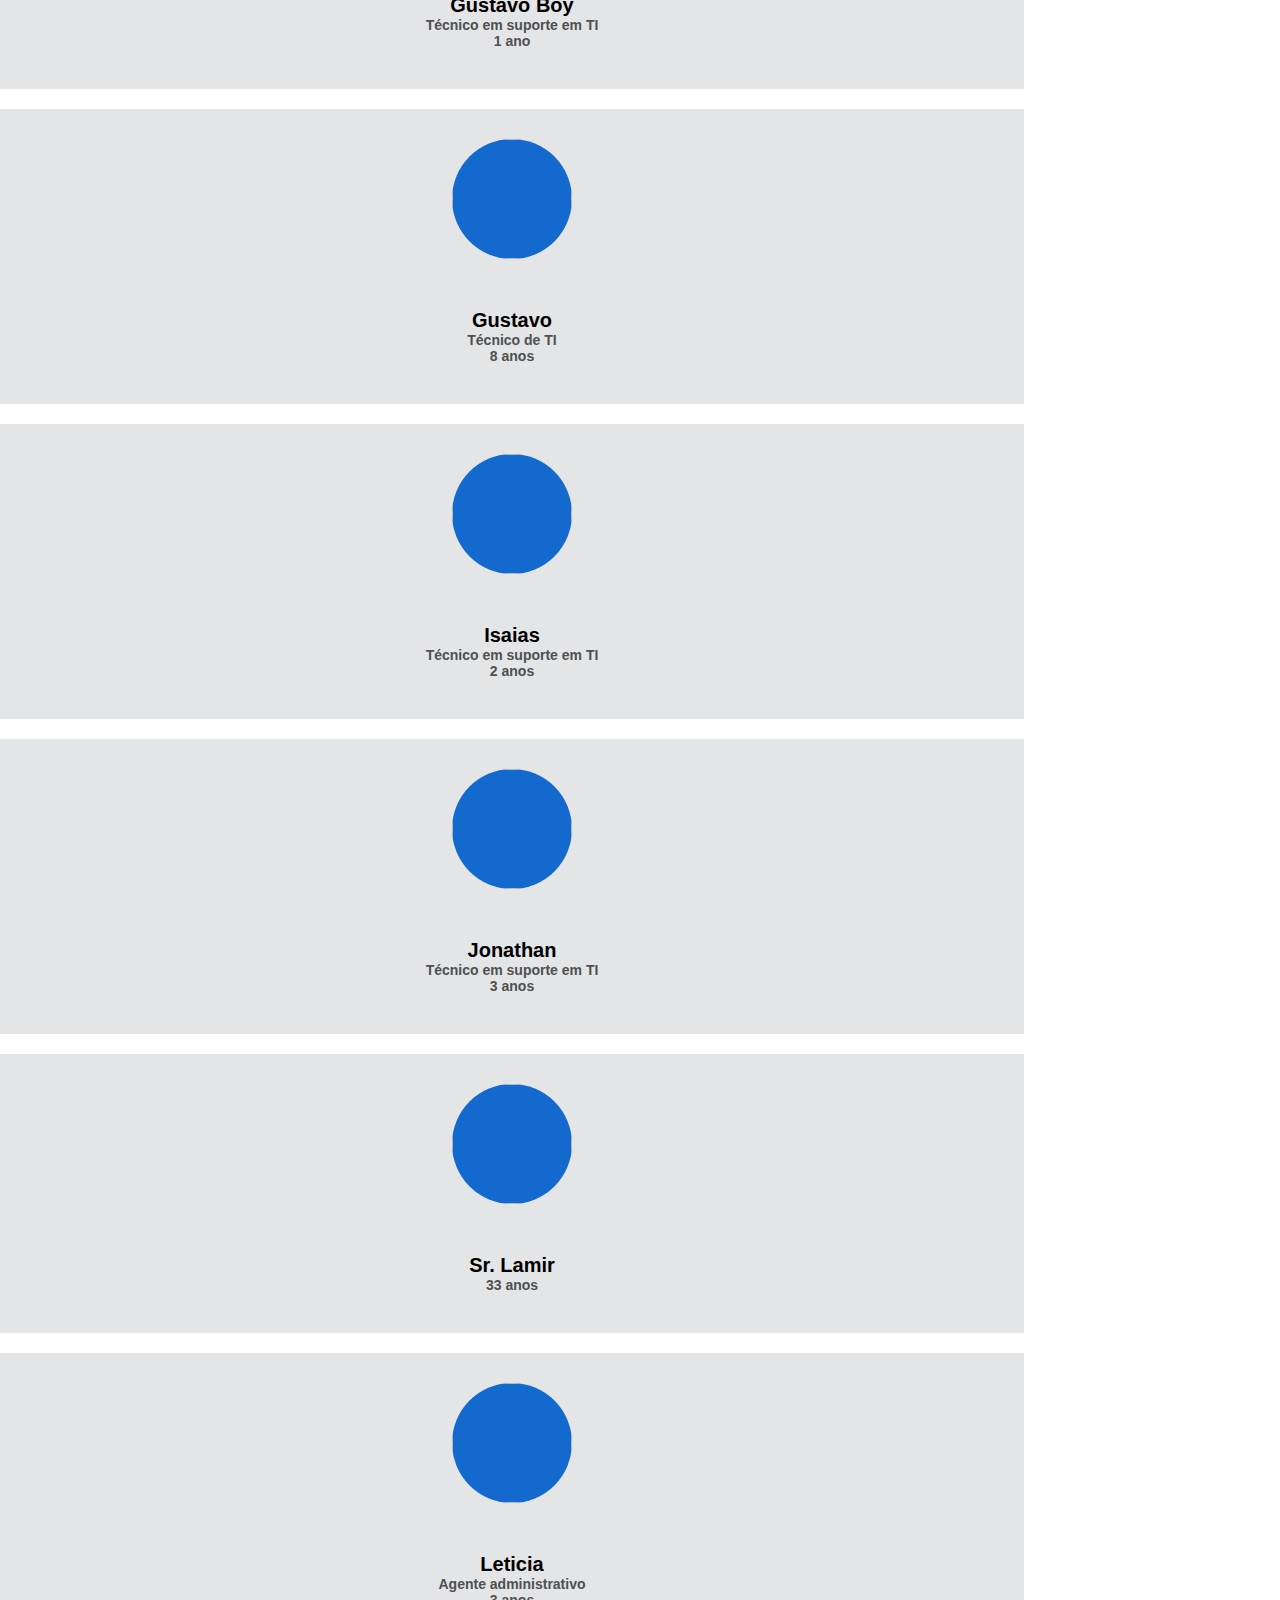
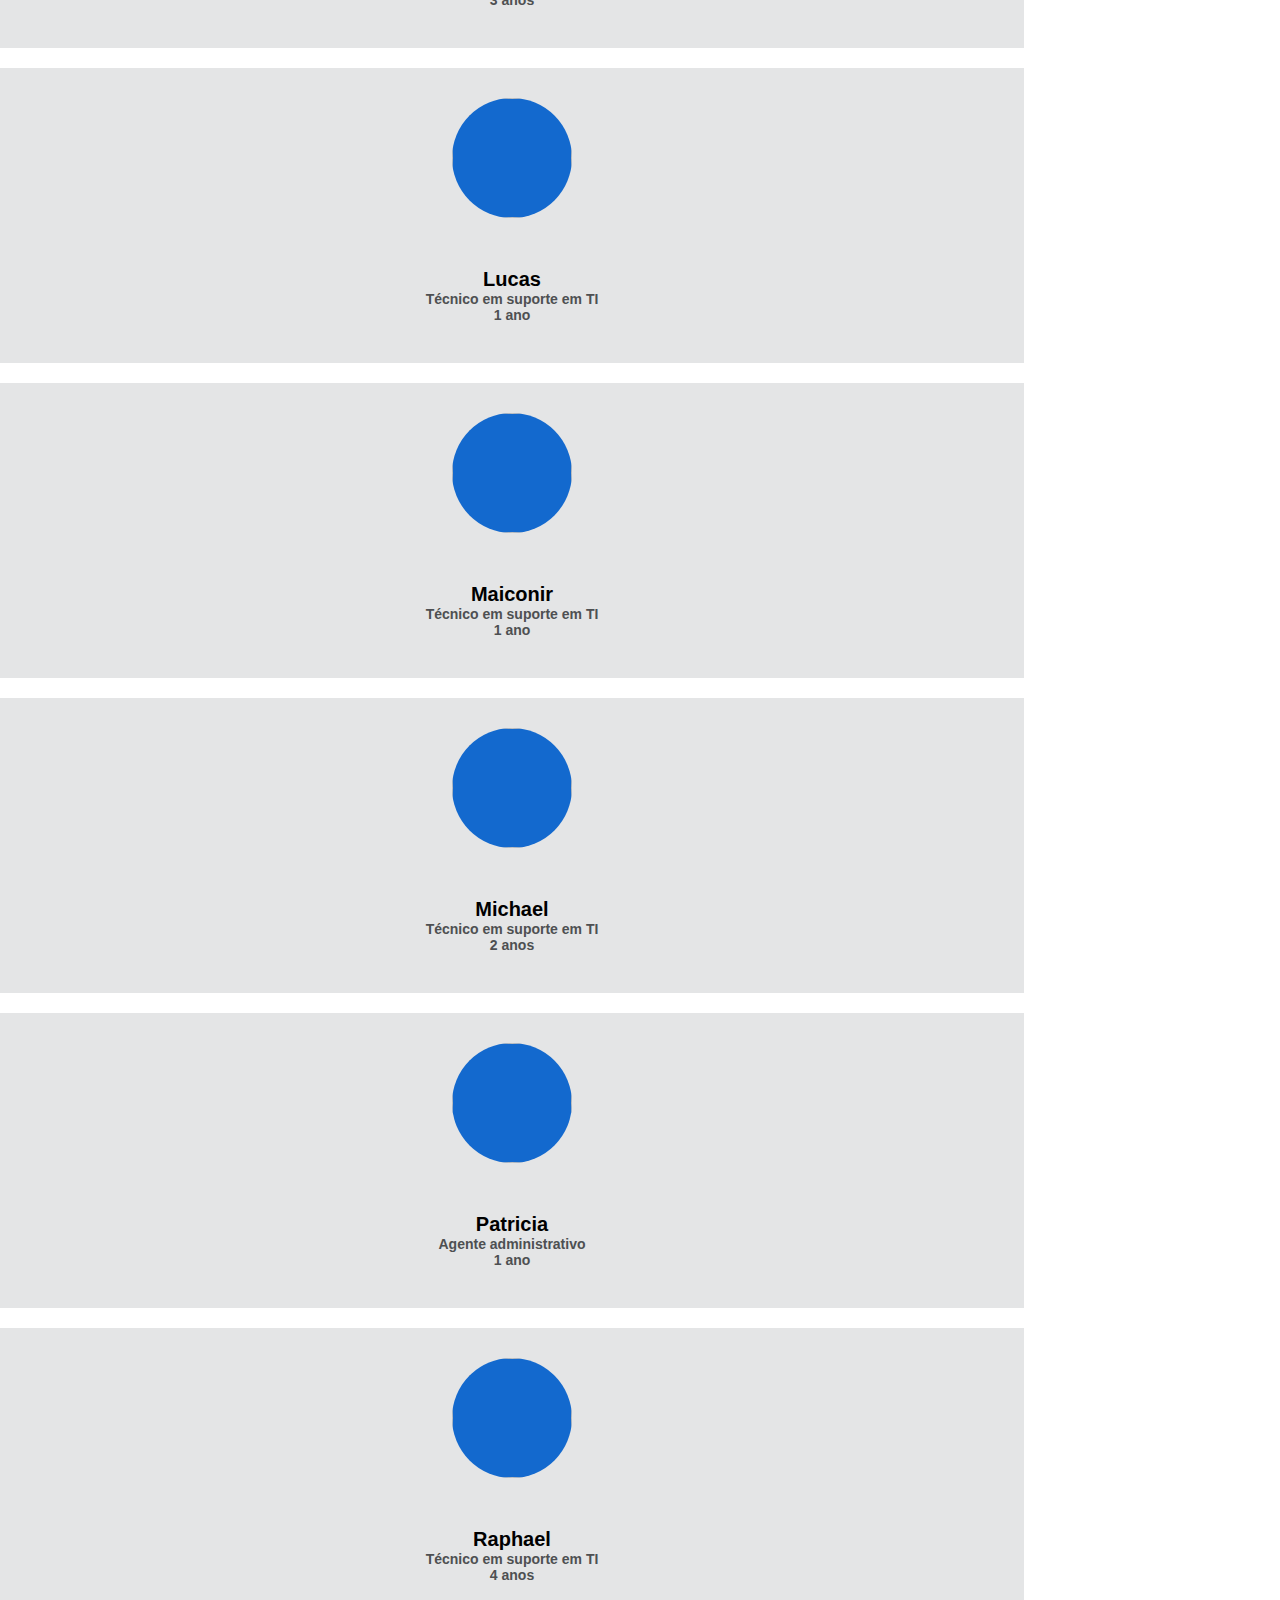
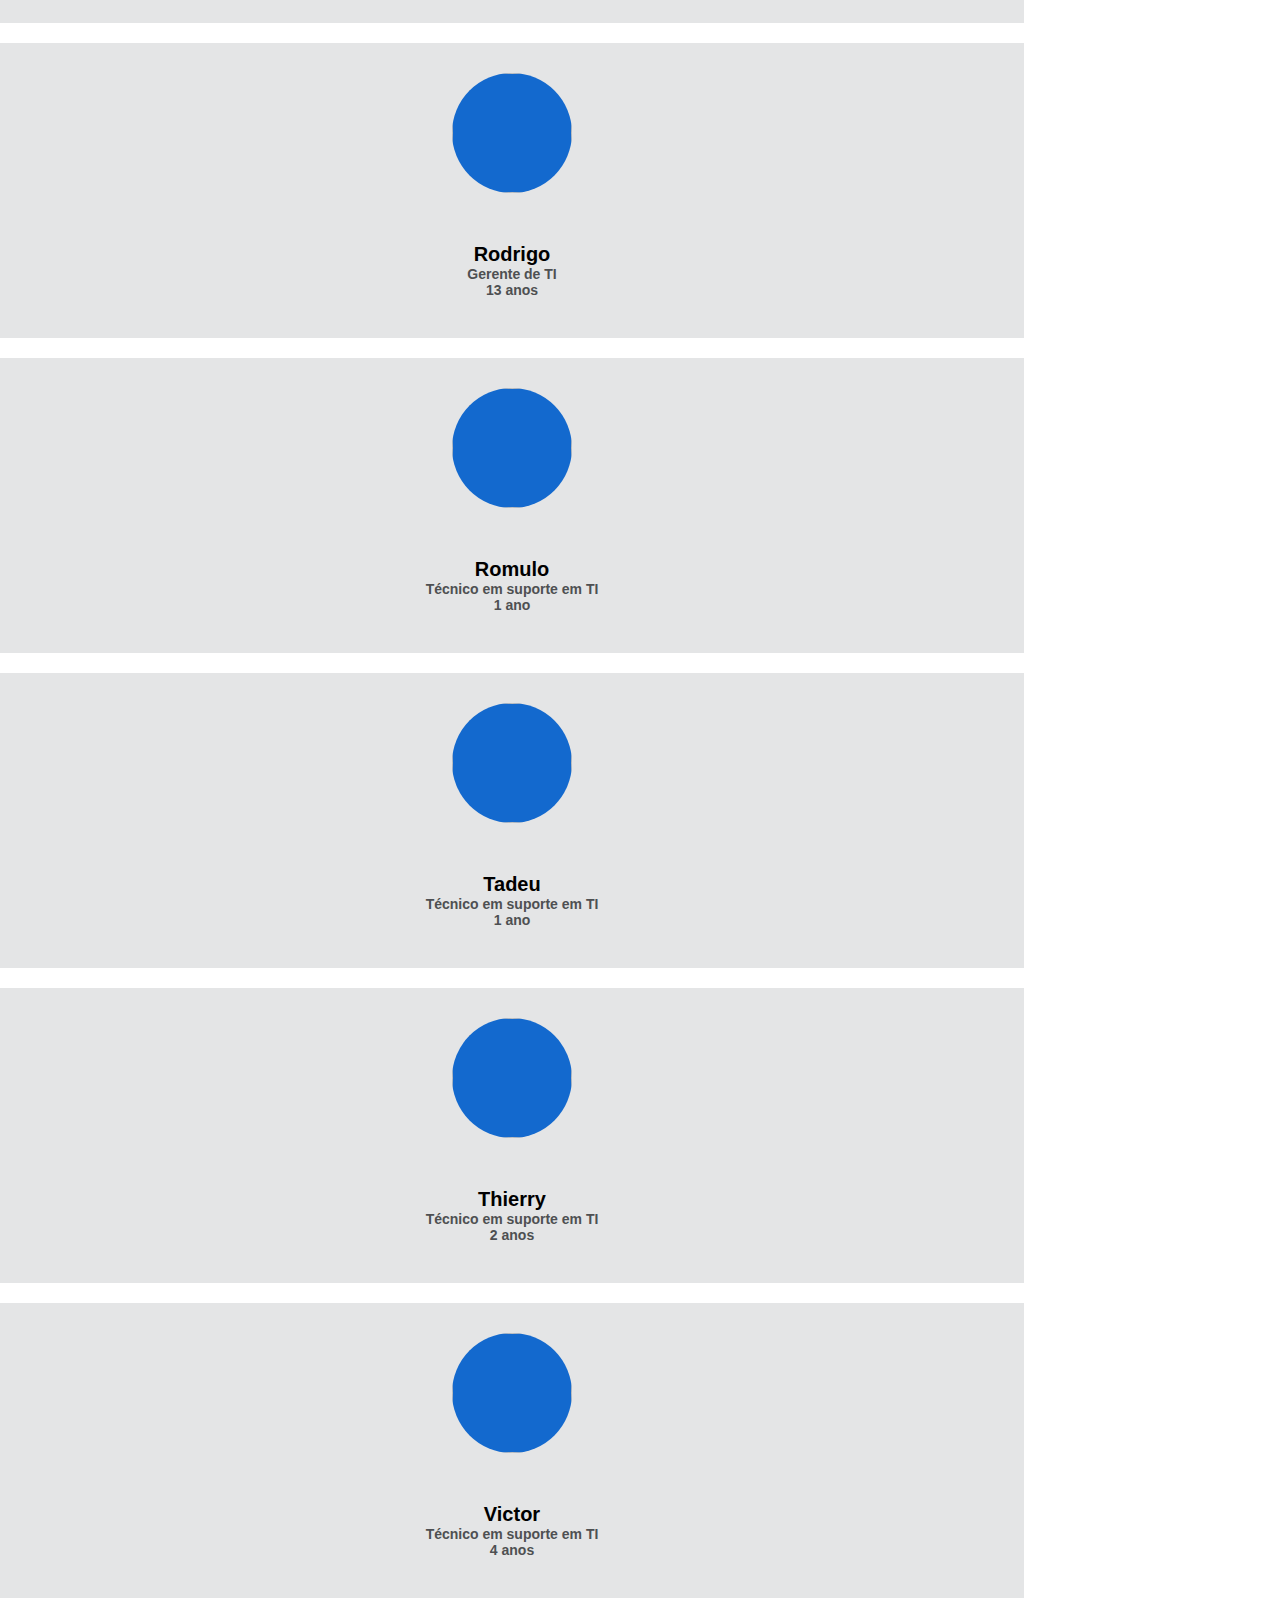
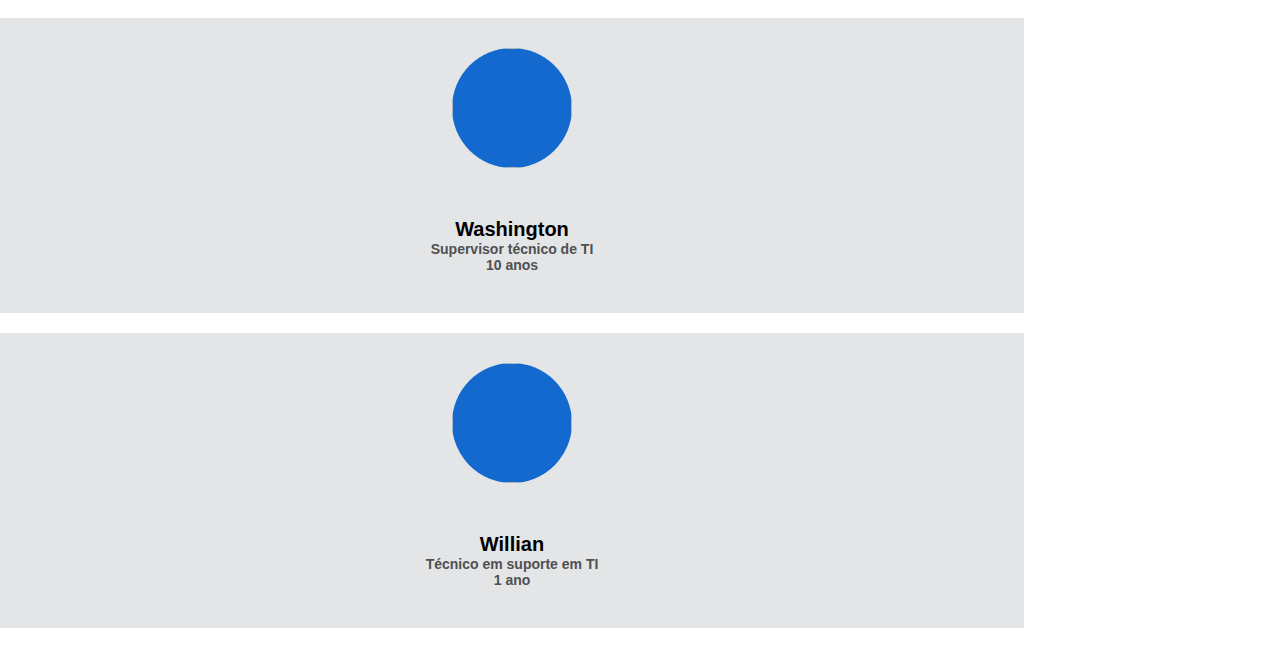
==== commit 8daebf16: "Ajuste navbar" ====
--- a/index.html
+++ b/index.html
@@ -5,15 +5,11 @@
     <meta http-equiv="X-UA-Compatible" content="IE=edge">
     <meta name="viewport" content="width=device-width, initial-scale=1.0">
     <title>Document</title>
-    <link rel="stylesheet" href="style.css">
+    <link rel="stylesheet"  href="assets/css/style.css">
+    <link rel="stylesheet" href="assets/css/style.css.map">
     <link rel="stylesheet" href="assets/css/time.css">
-    <link rel="stylesheet" href="style.css.map">
-
     
-    <link rel="stylesheet" href="https://netdna.bootstrapcdn.com/font-awesome/3.2.1/css/font-awesome.min.css">
-    <link rel="stylesheet" href="https://fonts.googleapis.com/css?family=Lato:300">
-    <script src="https://code.jquery.com/jquery-2.2.4.min.js"></script>
-   
+   <script src="https://cdn.jsdelivr.net/npm/resize-observer-polyfill@1.5.1/dist/ResizeObserver.min.js"></script>
     <!-- CSS only -->
     <link href="https://cdn.jsdelivr.net/npm/bootstrap@5.2.3/dist/css/bootstrap.min.css" rel="stylesheet" integrity="sha384-rbsA2VBKQhggwzxH7pPCaAqO46MgnOM80zW1RWuH61DGLwZJEdK2Kadq2F9CUG65" crossorigin="anonymous">
     <script src="https://cdn.jsdelivr.net/npm/bootstrap@5.1.3/dist/js/bootstrap.bundle.min.js" integrity="sha384-ka7Sk0Gln4gmtz2MlQnikT1wXgYsOg+OMhuP+IlRH9sENBO0LRn5q+8nbTov4+1p" crossorigin="anonymous"></script>
@@ -22,55 +18,72 @@
     <!------ Include the above in your HEAD tag ---------->
 
 </head>
-<body>
- 
-  <div class="container">
-  <div class="floater">
-    <ul class="floater__list">
-      <li class="floater__list-item">
-        <div class="floater__list-item-label">Milestone Goal</div>
-        
-
-<svg width="26px" height="26px" viewBox="666 -86 26 26" version="1.1" xmlns="http://www.w3.org/2000/svg" xmlns:xlink="http://www.w3.org/1999/xlink">
-    <g id="Group-4" stroke="none" stroke-width="1" fill="none" fill-rule="evenodd" transform="translate(666.000000, -86.000000)">
-        <path d="M1.44444444,7.02981625 L1.44444444,21.5639338 C1.44444444,22.8562845 2.52250308,23.90625 3.85037916,23.90625 L22.1496208,23.90625 C23.4770725,23.90625 24.5555556,22.8566977 24.5555556,21.5639338 L24.5555556,7.02981625 C24.5555556,5.73746549 1.44444444,5.73705227 1.44444444,7.02981625 Z M0,3.74856625 C0,1.67829027 1.72606809,0 3.85037916,0 L22.1496208,0 C24.2761265,0 26,1.68042687 26,3.74856625 L26,21.5639338 C26,23.6342097 24.2739319,25.3125 22.1496208,25.3125 L3.85037916,25.3125 C1.72387347,25.3125 0,23.6320731 0,21.5639338 L0,3.74856625 Z" id="Combined-Shape" fill="#FFFFFF"></path>
-        <polygon id="Path" fill="#FFFFFF" points="5.11281222 15.1050447 9.86412384 20.8614415 21.2072996 10.5097954 18.3463765 8.203125 10.749346 15.4210298 7.84534433 12.2852327"></polygon>
-    </g>
-</svg>
-      </li>
-      <li class="floater__list-item">
-        <div class="floater__list-item-label">Metric Goal</div>
-        
-<svg width="26px" height="26px" viewBox="666 -41 26 26" version="1.1" xmlns="http://www.w3.org/2000/svg" xmlns:xlink="http://www.w3.org/1999/xlink">
-    <g id="Group-5" stroke="none" stroke-width="1" fill="none" fill-rule="evenodd" transform="translate(666.000000, -41.000000)">
-        <path d="M1.44444444,7.02981625 L1.44444444,21.5639338 C1.44444444,22.8562845 2.52250308,23.90625 3.85037916,23.90625 L22.1496208,23.90625 C23.4770725,23.90625 24.5555556,22.8566977 24.5555556,21.5639338 L24.5555556,7.02981625 C24.5555556,5.73746549 1.44444444,5.73705227 1.44444444,7.02981625 Z M0,3.74856625 C0,1.67829027 1.72606809,0 3.85037916,0 L22.1496208,0 C24.2761265,0 26,1.68042687 26,3.74856625 L26,21.5639338 C26,23.6342097 24.2739319,25.3125 22.1496208,25.3125 L3.85037916,25.3125 C1.72387347,25.3125 0,23.6320731 0,21.5639338 L0,3.74856625 Z" id="Combined-Shape" fill="#FFFFFF"></path>
-        <path d="M10.7389071,19.5002919 L14.9168403,14.6181972 L18.000806,16.5907539 L22.7314831,11.3774532 C23.0780574,10.9955215 23.0409852,10.4123797 22.6486799,10.0749696 C22.2563747,9.73755952 21.6573945,9.77365151 21.3108202,10.1555833 L17.6681918,14.1698324 L14.5435276,12.1712443 L10.4132458,16.9976563 L7.72836147,15.1151796 L3.16868236,19.5255071 C2.79733371,19.8846923 2.79538179,20.4689468 3.16432261,20.8304762 C3.53326343,21.1920055 4.13338661,21.1939058 4.50473525,20.8347206 L7.9244808,17.5269884 L10.7389071,19.5002919 Z" id="Combined-Shape" fill="#FFFFFF"></path>
-    </g>
-</svg>
-      </li>
-      <li class="floater__list-item">
-        <div class="floater__list-item-label">Goal Board</div>
-<svg width="26px" height="28px" viewBox="666 7 26 28" version="1.1" xmlns="http://www.w3.org/2000/svg" xmlns:xlink="http://www.w3.org/1999/xlink">
-    <g id="Group-6" stroke="none" stroke-width="1" fill="none" fill-rule="evenodd" transform="translate(666.000000, 8.687500)">
-        <path d="M0,3.74856625 C0,1.67829027 1.72606809,-6.66133815e-15 3.85037916,-6.66133815e-15 L22.1496208,-6.66133815e-15 C24.2761265,-6.66133815e-15 26,1.68042687 26,3.74856625 L26,21.5639338 C26,23.6342097 24.2739319,25.3125 22.1496208,25.3125 L3.85037916,25.3125 C1.72387347,25.3125 0,23.6320731 0,21.5639338 L0,3.74856625 Z M1.44444444,7.02981625 L1.44444444,21.5639338 C1.44444444,22.8562845 2.52250308,23.90625 3.85037916,23.90625 L22.1496208,23.90625 C23.4770725,23.90625 24.5555556,22.8566977 24.5555556,21.5639338 L24.5555556,7.02981625 C24.5555556,5.73746549 1.44444444,5.73705227 1.44444444,7.02981625 Z M2.88888889,18.75 L23.1111111,18.75 L23.1111111,20.625 C23.1111111,21.6605339 22.2679332,22.5 21.2449002,22.5 L4.75509983,22.5 C3.72441999,22.5 2.88888889,21.6677535 2.88888889,20.625 L2.88888889,18.75 Z M2.88888889,7.96875 C13,6.72225952 23.1111111,7.96875 23.1111111,7.96875 L23.1111111,11.71875 L2.88888889,11.71875 L2.88888889,7.96875 Z M2.88888889,13.125 L23.1111111,13.125 L23.1111111,17.34375 L2.88888889,17.34375 L2.88888889,13.125 Z" id="Combined-Shape" fill="#FFFFFF"></path>
-    </g>
-</svg>
-      </li>
-    </ul>
-    <div class="floater__btn">
-      
-<svg class="floater__btn-icon floater__btn-icon-plus" width="24px" height="24px" viewBox="672 53 24 24" version="1.1" xmlns="http://www.w3.org/2000/svg" xmlns:xlink="http://www.w3.org/1999/xlink">
-    <!-- Generator: Sketch 41 (35326) - http://www.bohemiancoding.com/sketch -->
-    <defs></defs>
-    <path d="M687,62 L687,54.0006946 C687,53.4474692 686.556414,53 686.009222,53 L681.990778,53 C681.450975,53 681,53.4480262 681,54.0006946 L681,62 L673.000695,62 C672.447469,62 672,62.4435864 672,62.990778 L672,67.009222 C672,67.5490248 672.448026,68 673.000695,68 L681,68 L681,75.9993054 C681,76.5525308 681.443586,77 681.990778,77 L686.009222,77 C686.549025,77 687,76.5519738 687,75.9993054 L687,68 L694.999305,68 C695.552531,68 696,67.5564136 696,67.009222 L696,62.990778 C696,62.4509752 695.551974,62 694.999305,62 L687,62 Z" id="Combined-Shape" stroke="none" fill="#FFFFFF" fill-rule="evenodd"></path>
-</svg>
-
+<body >
+  <div class="MobileNav" data-mobile-nav>
+    <div class="MobileNav-overlay" data-mobile-nav-overlay></div>
+    <div class="MobileNav-inner">
+      <div class="MobileNav-trigger" data-mobile-nav-trigger>
+        <div class="MobileNav-trigger-inner"></div>
+      </div>
+      <ul class="MobileNav-nav" data-mobile-nav-list>
+        <li class="MobileNav-item" data-mobile-nav-item="1">
+          <div class="MobileNav-item-title">
+            <a href="#">Página inicial</a>
+          </div>
+        </li>
+        <li class="MobileNav-item" data-mobile-nav-item="2">
+          <div class="MobileNav-item-title">
+            <a href="#">Andares</a>
+          </div>
+        </li>
+        <li class="MobileNav-item" data-mobile-nav-item="3">
+          <div class="MobileNav-item-title">
+            <a href="#">Equipamentos</a>
+          </div>
+        </li>
+        <li class="MobileNav-item" data-mobile-nav-item="4">
+          <div class="MobileNav-item-title">
+            <a href="#">Patrimônio</a>
+          </div>
+        </li>
+        <li class="MobileNav-item" data-mobile-nav-item="5">
+          <div class="MobileNav-item-title">
+            <a href="#">Manuais</a>
+          </div>
+        </li>
+      </ul>
     </div>
   </div>
-</div>
-
-
-    <section class="main">
+  
+  <header class="Header" data-header>
+    <div class="Header-inner" data-header-nav>
+      <div class="logo">
+        <img src="assets/img/logo/logo_alterdata_software-05.svg" alt="">
+      </div>
+      <nav class="Header-nav" data-nav>
+        <div class="Header-nav-item" data-nav-item="1">
+          <a href="#">Página inicial</a>
+        </div>
+        <div class="Header-nav-item" data-nav-item="2">
+          <a href="#">Andares</a>
+        </div>
+        <div class="Header-nav-item" data-nav-item="3">
+          <a href="#">Equipamentos</a>
+        </div>
+        <div class="Header-nav-item" data-nav-item="4">
+          <a href="#">Patrimônio</a>
+        </div>
+        <div class="Header-nav-item" data-nav-item="5">
+          <a href="#">Manuais</a>
+        </div>
+      </nav>
+      <button class="MobileNav-trigger" data-mobile-nav-trigger>
+        <div class="MobileNav-trigger-inner"></div>
+      </button>
+    </div>
+  </header>
+
+  <section class="main">
         <div class="card-body text-center">
             <h3 class="card-title">O que fazemos?</h3>
         <br>
--- a/assets/css/style.css
+++ b/assets/css/style.css
@@ -0,0 +1,282 @@
+*{
+    box-sizing: border-box;
+    margin: 0;
+    padding: 0;
+    color: inherit;
+    text-decoration: none;
+    list-style: none;
+    font-family: "Open Sans", "Segoe UI", Tahoma, Geneva, Verdana, sans-serif;
+  }
+  body .signature {
+    font-style: italic;
+    font-size: 12px;
+    color: #212121;
+    padding-top: 15px;
+    transition: all 0.3s ease-in-out;
+  }
+  body .signature:hover {
+    color: white;
+  }
+  .card-body{
+    margin-top: 20vh;
+  }
+  
+.Header {
+  align-items: center;
+  background: #253647;
+  display: flex;
+  height: 100px;
+  justify-content: center;
+  position: fixed;
+  text-align: center;
+  top: 0;
+  width: 100%;
+  z-index: 10;
+}
+.Header.has-mobile-button .MobileNav-trigger {
+  display: flex;
+}
+.Header-inner {
+  display: flex;
+  justify-content: space-between;
+  transition: height 0.4s ease;
+  width: 80vw;
+}
+.Header .logo {
+  align-self: center;
+  display: flex;
+  height: 80px;
+  margin-right: 60px;
+  width: 200px;
+}
+.Header .logo img {
+  height: 100%;
+  -o-object-fit: contain;
+     object-fit: contain;
+  width: 100%;
+}
+.Header-nav {
+  display: flex;
+  flex-wrap: wrap;
+  height: 0;
+  justify-content: space-between;
+  max-height: 105px;
+  max-width: 940px;
+  overflow: hidden;
+  width: 100%;
+}
+.Header-nav-item {
+  align-items: center;
+  align-self: center;
+  color: darkblue;
+  display: flex;
+  flex-shrink: 0;
+  font-family: Lato, sans-serif;
+  font-size: 20px;
+  font-weight: bold;
+  height: 100%;
+  line-height: 32px;
+  margin: 0 40px;
+  transition: font-size 0.4s ease, padding 0.4s ease;
+}
+.Header-nav-item:last-child {
+  margin-right: 0;
+}
+.Header-nav-item a {
+  color: #Fff;
+  text-decoration: none;
+}
+.Header-nav-item:hover {
+  color: darkblue !important;
+}
+.Header-nav:hover .Header-nav-item {
+  color: rgba(0, 0, 139, 0.5);
+}
+@media screen and (min-width: 481px) {
+  .Header-nav {
+    height: auto;
+  }
+}
+
+.container {
+  align-content: flex-start;
+  display: flex;
+  flex-direction: column;
+  height: 100%;
+  justify-content: space-around;
+  width: 80vw;
+}
+.container .card {
+  background: white;
+  background-position: center;
+  background-size: cover;
+  border-radius: 10px;
+  height: 50vh;
+  margin-bottom: 10%;
+  width: 100%;
+}
+
+.MobileNav {
+  height: calc(100% - 55px);
+  left: 0;
+  pointer-events: none;
+  position: fixed;
+  top: 70px;
+  width: 100%;
+  z-index: 9;
+}
+.MobileNav-inner {
+  background: white;
+  display: flex;
+  flex-direction: column;
+  height: 100%;
+  max-width: 100%;
+  overflow-y: scroll;
+  position: absolute;
+  right: 0;
+  transform: translate(0, -105%);
+  transition: transform 0.4s ease, visibility 0.4s ease;
+  visibility: hidden;
+  width: 100%;
+}
+.MobileNav-inner .Button {
+  letter-spacing: 1px;
+  line-height: 3.8;
+  margin: 20px -8px 20px;
+  width: 100%;
+}
+.MobileNav-inner .MobileNav-trigger {
+  display: none;
+  position: absolute;
+  right: 38px;
+  top: 30px;
+}
+.MobileNav-item {
+  color: navy;
+  display: none;
+  font-family: Lato, sans-serif;
+  font-size: 24px;
+  font-weight: bold;
+  margin: 26px 0;
+  transition: opacity 0.3s ease;
+}
+.MobileNav-item.is-visible {
+  display: block;
+}
+.MobileNav-item-title {
+  display: flex;
+  justify-content: space-between;
+  width: 100%;
+}
+.MobileNav-item-title a {
+  margin-top: 10%;
+  color: black;
+  flex-shrink: 0;
+  text-decoration: none;
+}
+.MobileNav-item-title span {
+  min-width: 32px;
+  position: relative;
+  width: 100%;
+}
+.MobileNav-item-title span::after {
+  border-left: 2px solid lightgray;
+  border-top: 2px solid lightgray;
+  content: "";
+  display: block;
+  height: 14px;
+  position: absolute;
+  right: 0;
+  top: 50%;
+  transform: translateY(-75%) rotate(225deg);
+  transition: transform 0.2s ease;
+  width: 14px;
+}
+.MobileNav-overlay {
+  height: 100%;
+  left: 0;
+  position: absolute;
+  top: 0;
+  transition: background 0.4s ease;
+  width: 100%;
+}
+.MobileNav-trigger {
+  align-items: center;
+  align-self: center;
+  background: none;
+  border: none;
+  cursor: pointer;
+  display: none;
+  flex-shrink: 0;
+  height: 100%;
+}
+.MobileNav-trigger-inner {
+  height: 12px;
+  position: relative;
+  width: 24px;
+}
+.MobileNav-trigger-inner::after {
+  background: #Fff;
+  content: "";
+  height: 2px;
+  left: 0;
+  position: absolute;
+  top: 0;
+  transform-origin: 0% 50%;
+  transition: transform 0.2s ease;
+  width: 100%;
+}
+.MobileNav-trigger-inner::before {
+  background: white;
+  bottom: 0;
+  content: "";
+  height: 2px;
+  left: 0;
+  position: absolute;
+  transform-origin: 0% 50%;
+  transition: transform 0.2s ease;
+  width: 100%;
+}
+.MobileNav-trigger.is-active .MobileNav-trigger-inner::after {
+  transform: translateY(-4px) rotate(45deg);
+}
+.MobileNav-trigger.is-active .MobileNav-trigger-inner::before {
+  transform: translateY(3px) rotate(-45deg);
+}
+@media screen and (min-width: 481px) {
+  .MobileNav {
+    height: 100%;
+    top: 0;
+    z-index: 11;
+  }
+  .MobileNav-inner {
+    padding-top: 90px;
+    transform: translate(100%, 0);
+    width: 375px;
+  }
+  .MobileNav-inner .MobileNav-trigger {
+    display: block;
+  }
+  .MobileNav-trigger {
+    display: none;
+  }
+}
+@media screen and (min-width: 871px) {
+  .MobileNav-inner {
+    padding-top: 160px;
+  }
+}
+
+.is-mobilenav-open {
+  overflow-y: hidden;
+}
+.is-mobilenav-open .MobileNav {
+  pointer-events: all;
+}
+.is-mobilenav-open .MobileNav-inner {
+  transform: translate(0, 0);
+  visibility: visible;
+}
+.is-mobilenav-open .MobileNav-overlay {
+  background: rgba(0, 0, 0, 0.25);
+}/*# sourceMappingURL=style.css.map */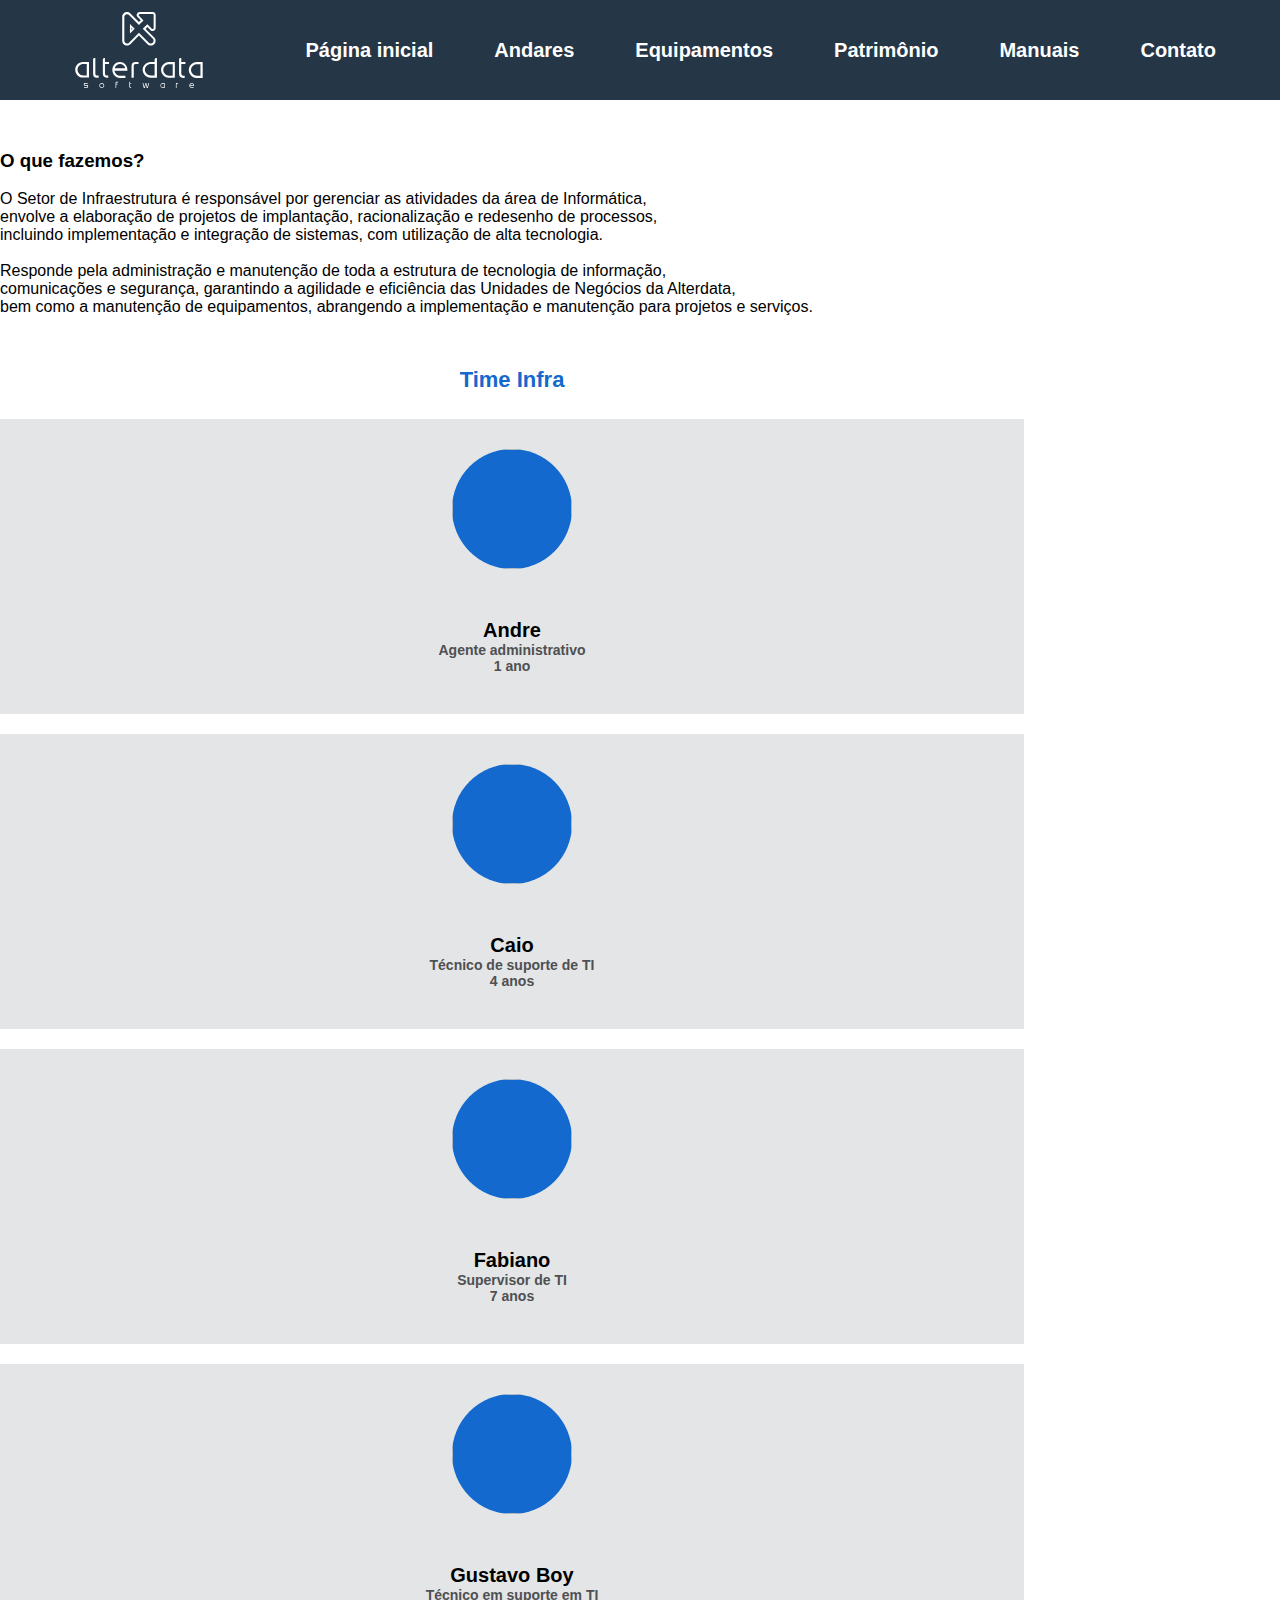
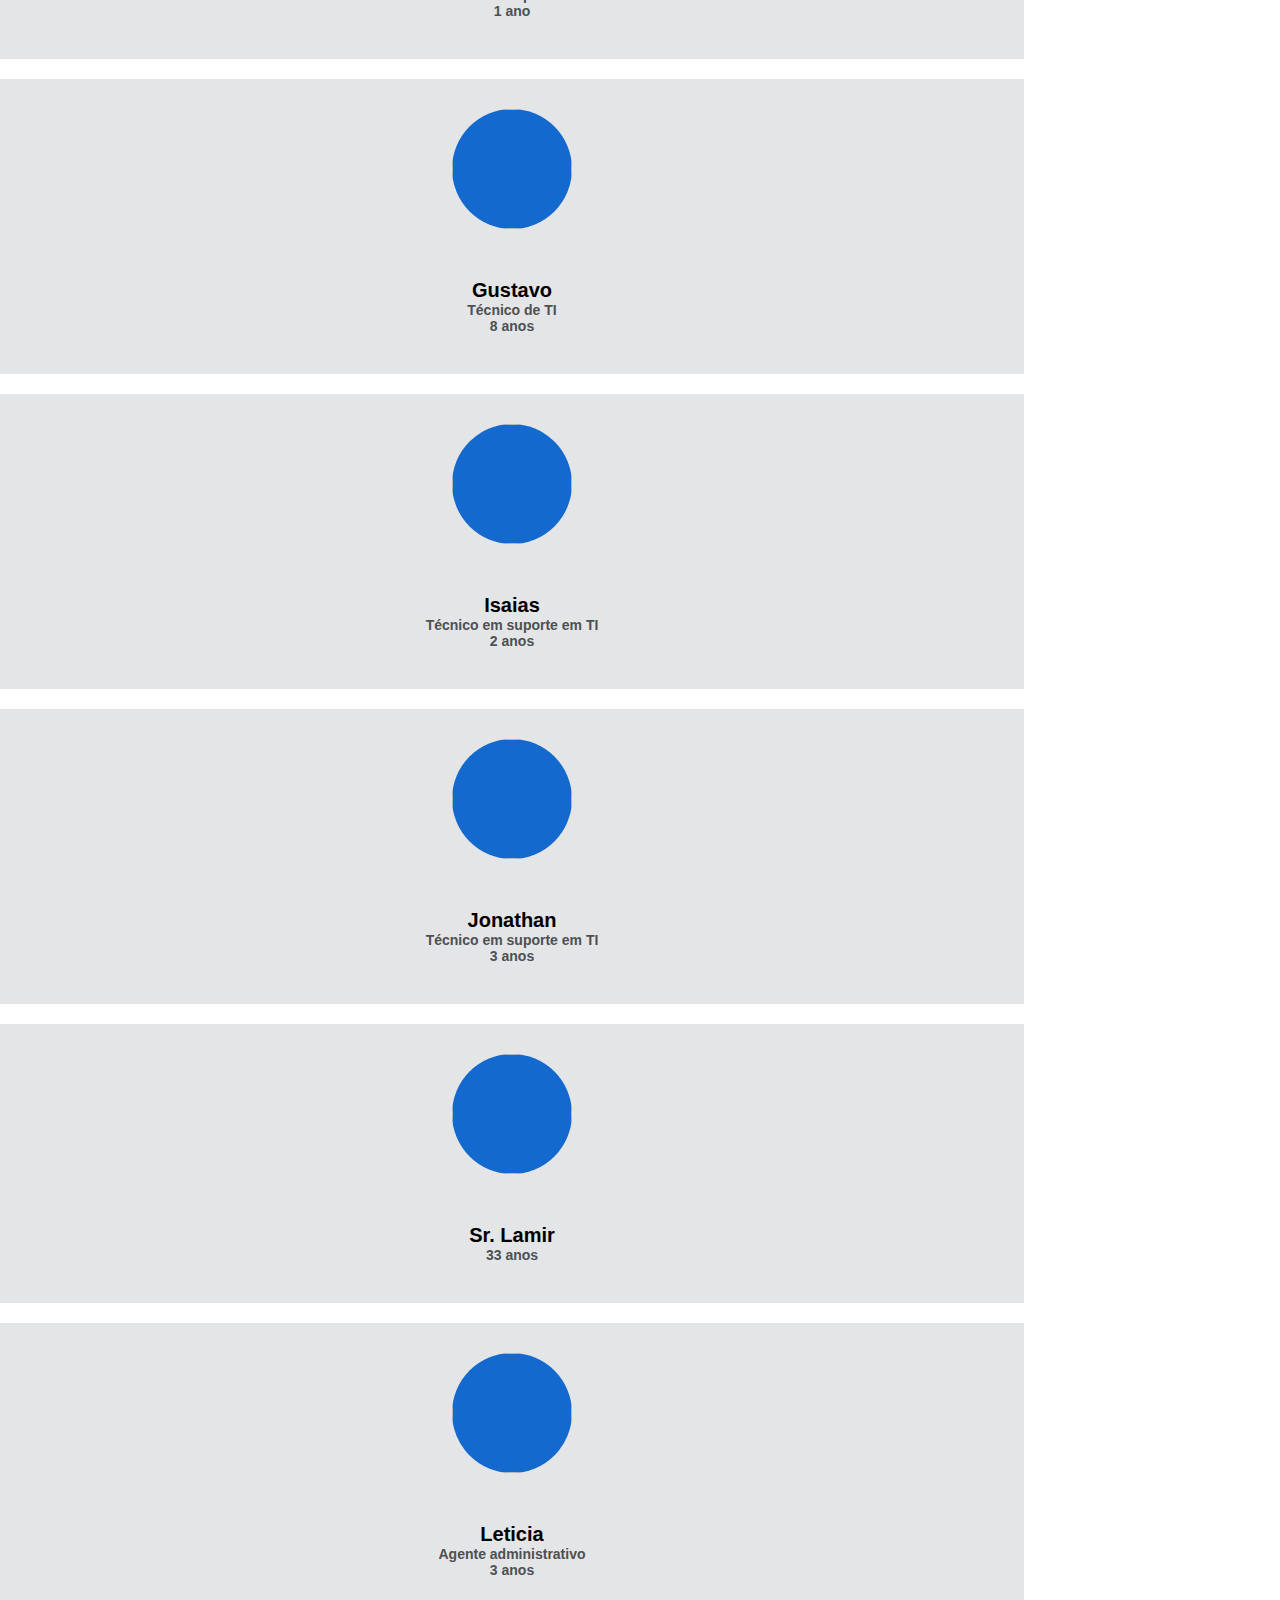
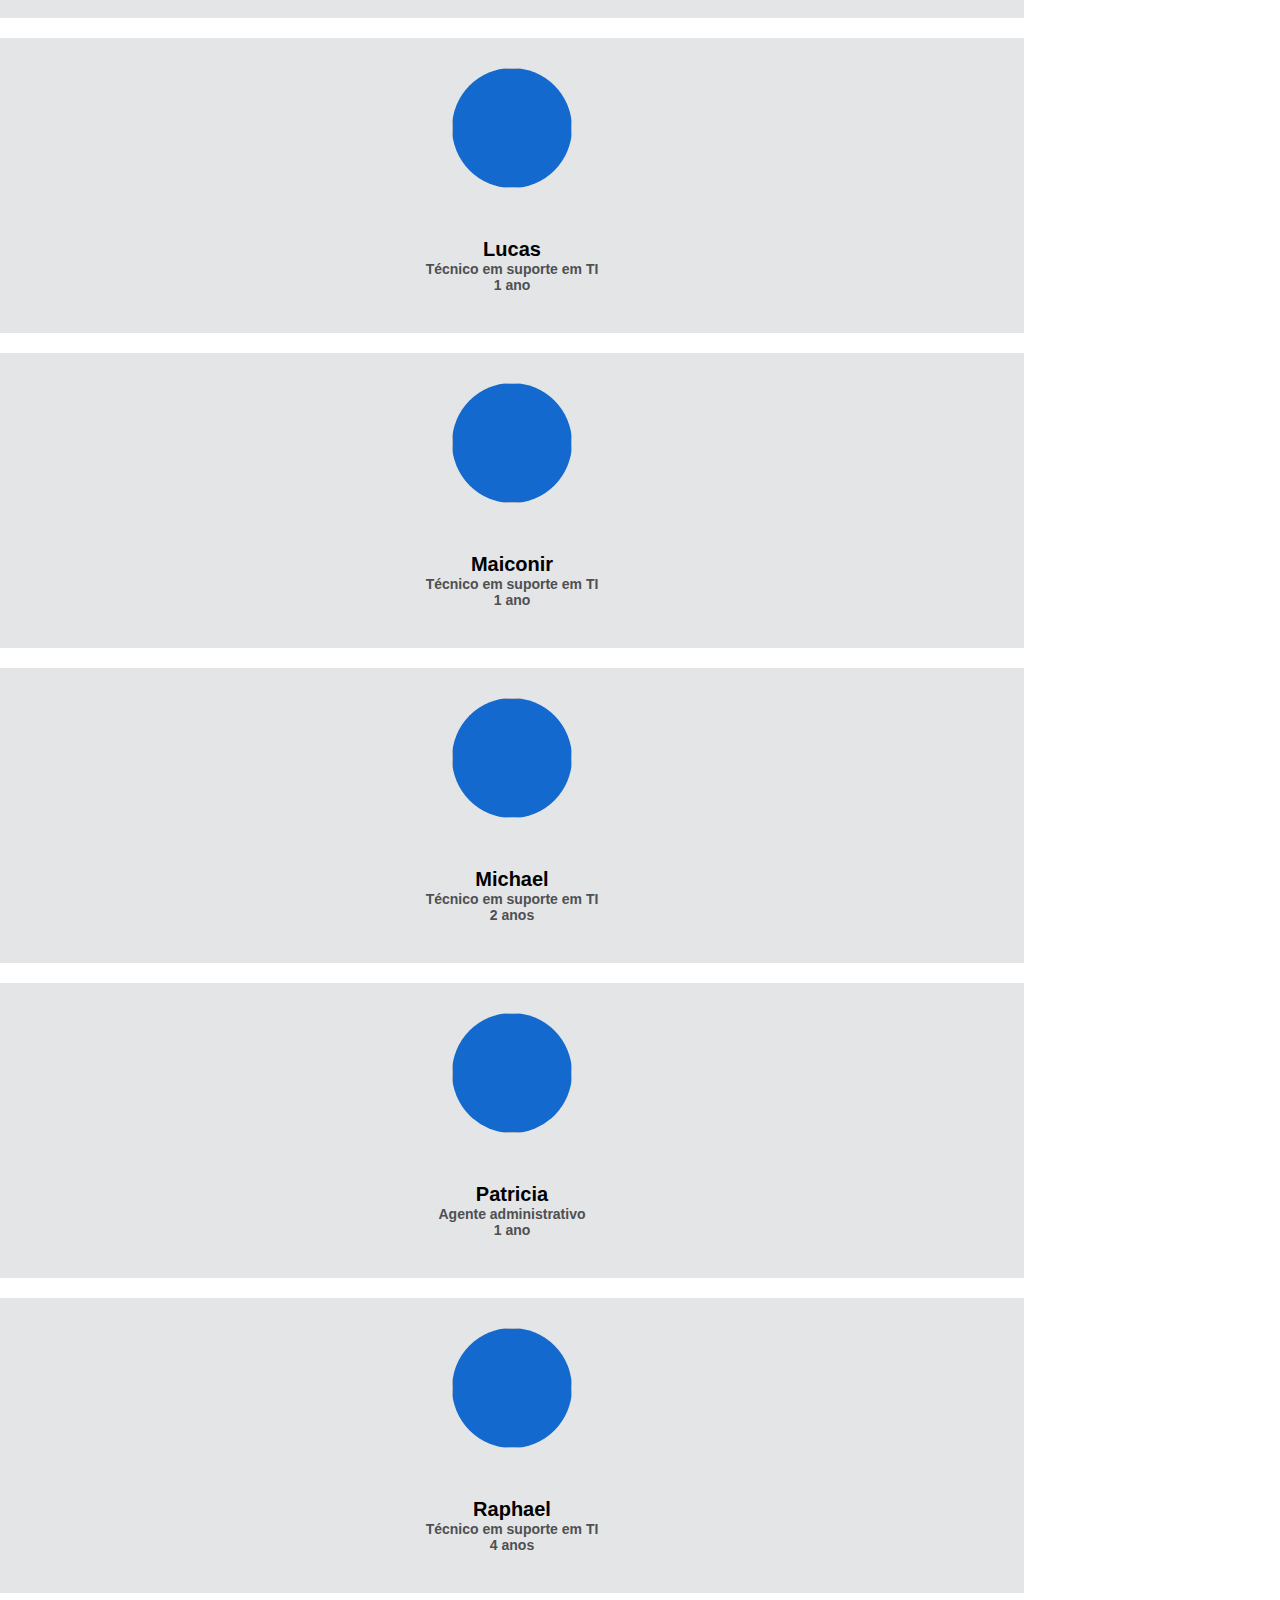
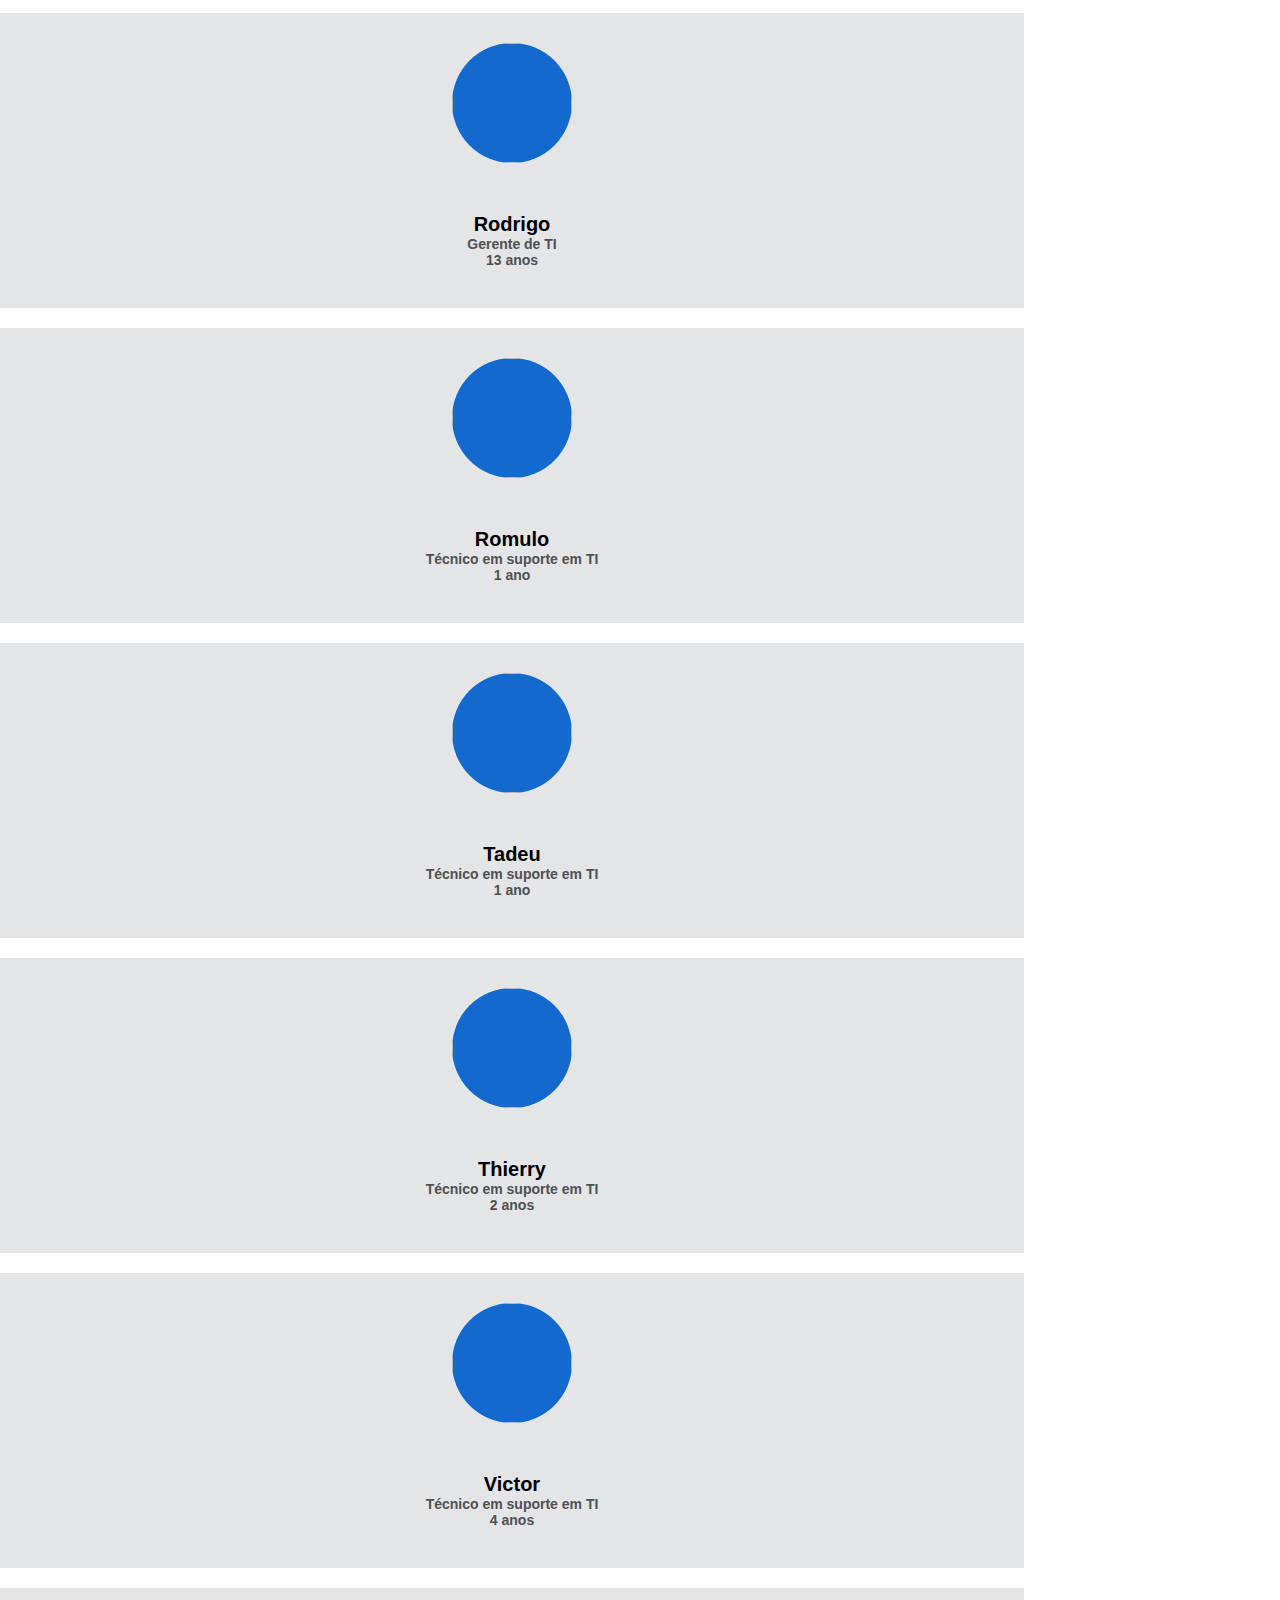
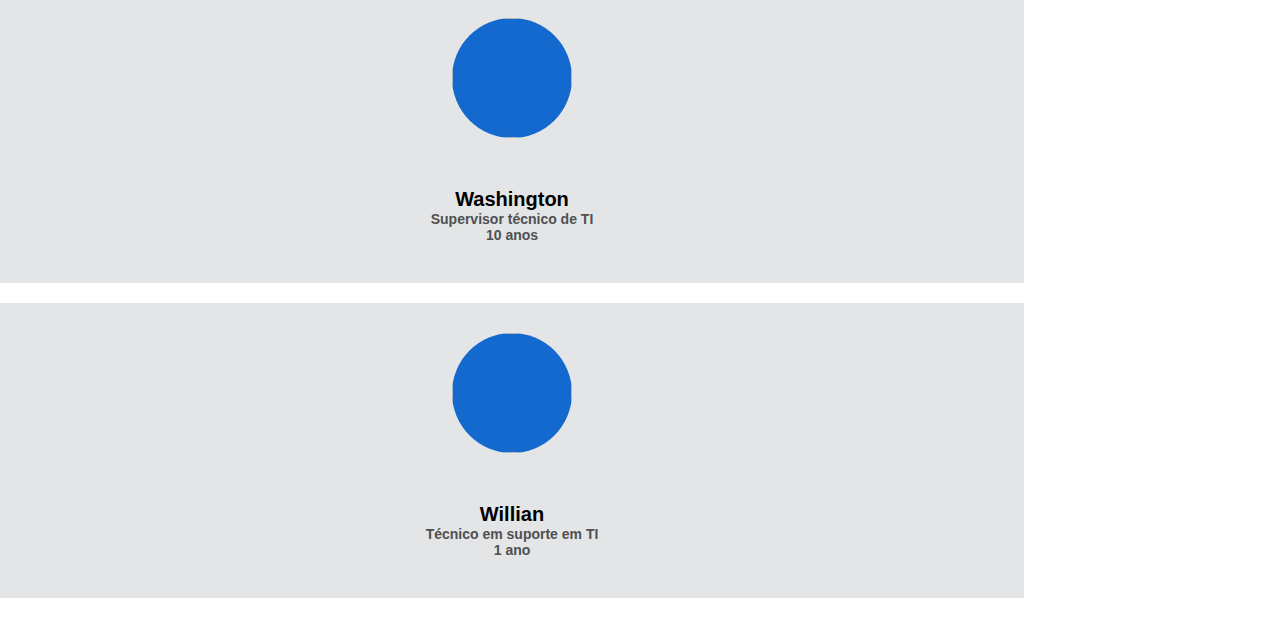
==== commit 076b9b0c: "Ajuste nav" ====
--- a/index.html
+++ b/index.html
@@ -28,27 +28,32 @@
       <ul class="MobileNav-nav" data-mobile-nav-list>
         <li class="MobileNav-item" data-mobile-nav-item="1">
           <div class="MobileNav-item-title">
-            <a href="#">Página inicial</a>
+            <a href="index.html">Página inicial</a>
           </div>
         </li>
         <li class="MobileNav-item" data-mobile-nav-item="2">
           <div class="MobileNav-item-title">
-            <a href="#">Andares</a>
+            <a href="assets/src/pages/andares.html">Andares</a>
           </div>
         </li>
         <li class="MobileNav-item" data-mobile-nav-item="3">
           <div class="MobileNav-item-title">
-            <a href="#">Equipamentos</a>
+            <a href="assets/src/pages/equipamentos.html">Equipamentos</a>
           </div>
         </li>
         <li class="MobileNav-item" data-mobile-nav-item="4">
           <div class="MobileNav-item-title">
-            <a href="#">Patrimônio</a>
+            <a href="assets/src/pages/patromonio.html">Patrimônio</a>
           </div>
         </li>
         <li class="MobileNav-item" data-mobile-nav-item="5">
           <div class="MobileNav-item-title">
-            <a href="#">Manuais</a>
+            <a href="https://sites.google.com/alterdata.com.br/manuaisinfra/Infra">Manuais</a>
+          </div>
+        </li>
+        <li class="MobileNav-item" data-mobile-nav-item="6">
+          <div class="MobileNav-item-title">
+            <a href="https://www.karoo.com.br/chat/#/entrada?conta=136">Contato</a>
           </div>
         </li>
       </ul>
@@ -62,19 +67,22 @@
       </div>
       <nav class="Header-nav" data-nav>
         <div class="Header-nav-item" data-nav-item="1">
-          <a href="#">Página inicial</a>
+          <a href="index.html">Página inicial</a>
         </div>
         <div class="Header-nav-item" data-nav-item="2">
-          <a href="#">Andares</a>
+          <a href="assets/src/pages/andares.html">Andares</a>
         </div>
         <div class="Header-nav-item" data-nav-item="3">
-          <a href="#">Equipamentos</a>
+          <a href="assets/src/pages/equipamentos.html">Equipamentos</a>
         </div>
         <div class="Header-nav-item" data-nav-item="4">
-          <a href="#">Patrimônio</a>
+          <a href="assets/src/pages/patromonio.html">Patrimônio</a>
         </div>
         <div class="Header-nav-item" data-nav-item="5">
-          <a href="#">Manuais</a>
+          <a href="https://sites.google.com/alterdata.com.br/manuaisinfra/Infra">Manuais</a>
+        </div>
+        <div class="Header-nav-item" data-nav-item="6">
+          <a href="https://www.karoo.com.br/chat/#/entrada?conta=136">Contato</a>
         </div>
       </nav>
       <button class="MobileNav-trigger" data-mobile-nav-trigger>
--- a/assets/css/style.css
+++ b/assets/css/style.css
@@ -18,7 +18,7 @@
     color: white;
   }
   .card-body{
-    margin-top: 20vh;
+    margin-top: 150px;
   }
   
 .Header {
@@ -40,7 +40,7 @@
   display: flex;
   justify-content: space-between;
   transition: height 0.4s ease;
-  width: 80vw;
+  width: 90vw;
 }
 .Header .logo {
   align-self: center;
@@ -53,7 +53,7 @@
   height: 100%;
   -o-object-fit: contain;
      object-fit: contain;
-  width: 100%;
+  width: 150px;
 }
 .Header-nav {
   display: flex;
@@ -76,7 +76,7 @@
   font-weight: bold;
   height: 100%;
   line-height: 32px;
-  margin: 0 40px;
+  margin: 0 20px;
   transition: font-size 0.4s ease, padding 0.4s ease;
 }
 .Header-nav-item:last-child {
@@ -90,7 +90,13 @@
   color: darkblue !important;
 }
 .Header-nav:hover .Header-nav-item {
-  color: rgba(0, 0, 139, 0.5);
+  color:darkblue;
+}
+.Header-nav-item a:hover{
+  color: #f54734;
+}
+.MobileNav a:hover{
+  color: #f54734;
 }
 @media screen and (min-width: 481px) {
   .Header-nav {
@@ -126,7 +132,7 @@
   z-index: 9;
 }
 .MobileNav-inner {
-  background: white;
+  background: #253647;
   display: flex;
   flex-direction: column;
   height: 100%;
@@ -152,7 +158,7 @@
   top: 30px;
 }
 .MobileNav-item {
-  color: navy;
+  color: rgb(0, 0, 0);
   display: none;
   font-family: Lato, sans-serif;
   font-size: 24px;
@@ -170,7 +176,7 @@
 }
 .MobileNav-item-title a {
   margin-top: 10%;
-  color: black;
+  color: white;
   flex-shrink: 0;
   text-decoration: none;
 }
@@ -180,8 +186,8 @@
   width: 100%;
 }
 .MobileNav-item-title span::after {
-  border-left: 2px solid lightgray;
-  border-top: 2px solid lightgray;
+  border-left: 2px solid rgb(255, 255, 255);
+  border-top: 2px solid rgb(255, 255, 255);
   content: "";
   display: block;
   height: 14px;
@@ -216,9 +222,9 @@
   width: 24px;
 }
 .MobileNav-trigger-inner::after {
-  background: #Fff;
+  background: rgb(255, 255, 255);
   content: "";
-  height: 2px;
+  height: 3px;
   left: 0;
   position: absolute;
   top: 0;
@@ -227,10 +233,10 @@
   width: 100%;
 }
 .MobileNav-trigger-inner::before {
-  background: white;
+  background: rgb(255, 255, 255);
   bottom: 0;
   content: "";
-  height: 2px;
+  height: 3px;
   left: 0;
   position: absolute;
   transform-origin: 0% 50%;
@@ -266,6 +272,11 @@
     padding-top: 160px;
   }
 }
+@media screen and (max-width: 1440px) {
+  .card-body{
+    margin-top: 150px;
+  }
+}
 
 .is-mobilenav-open {
   overflow-y: hidden;
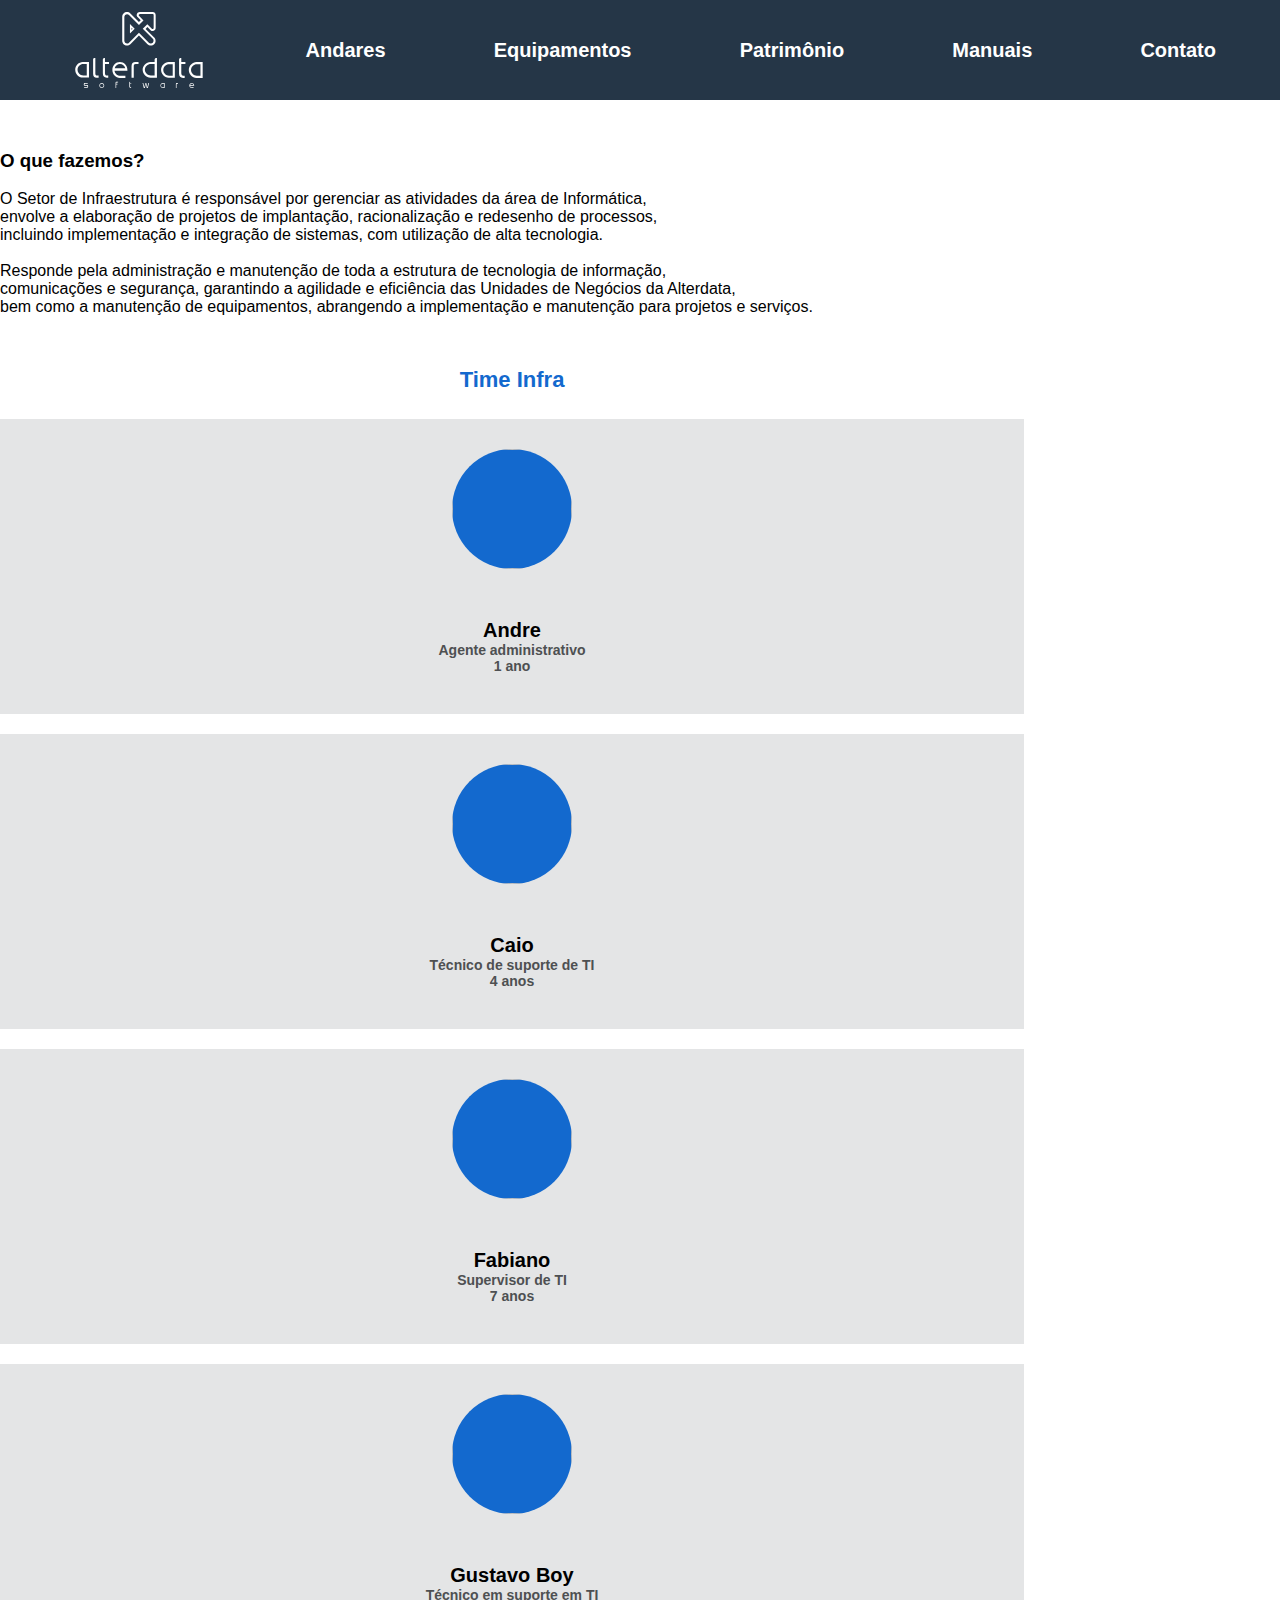
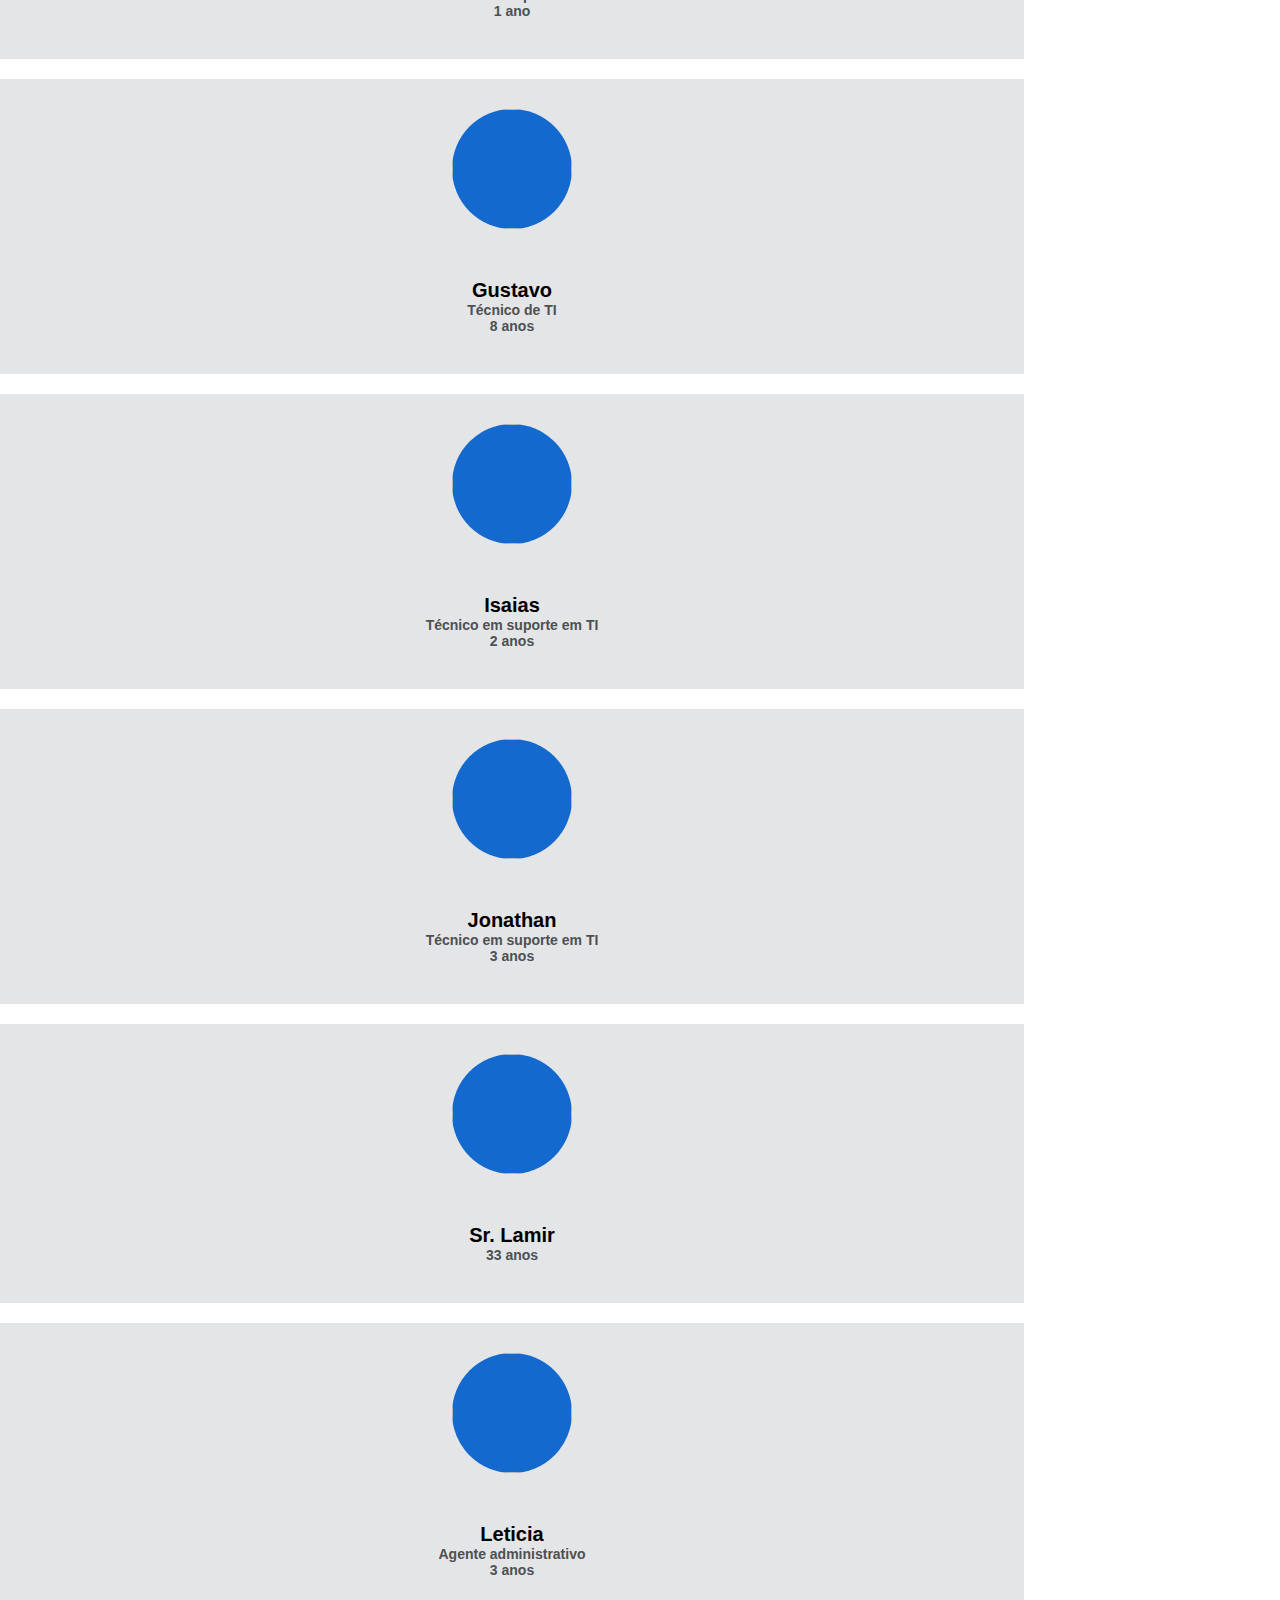
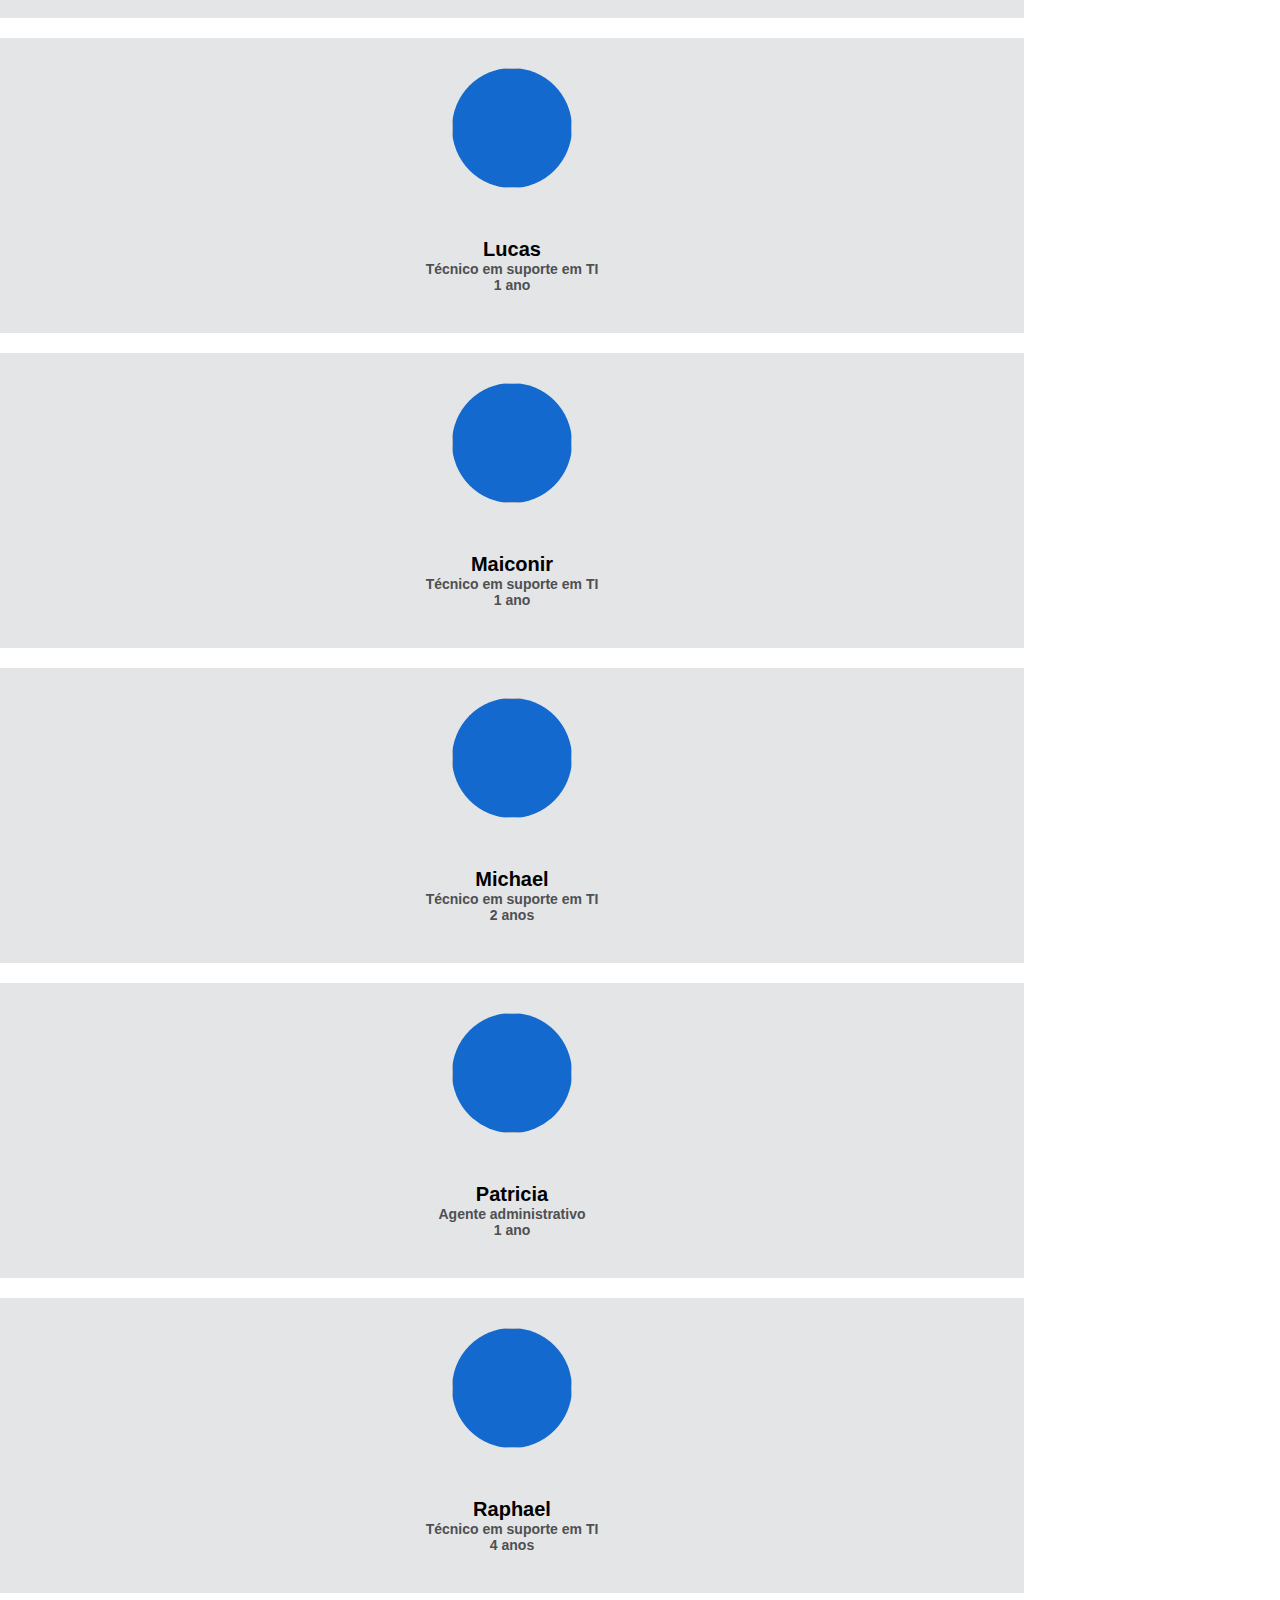
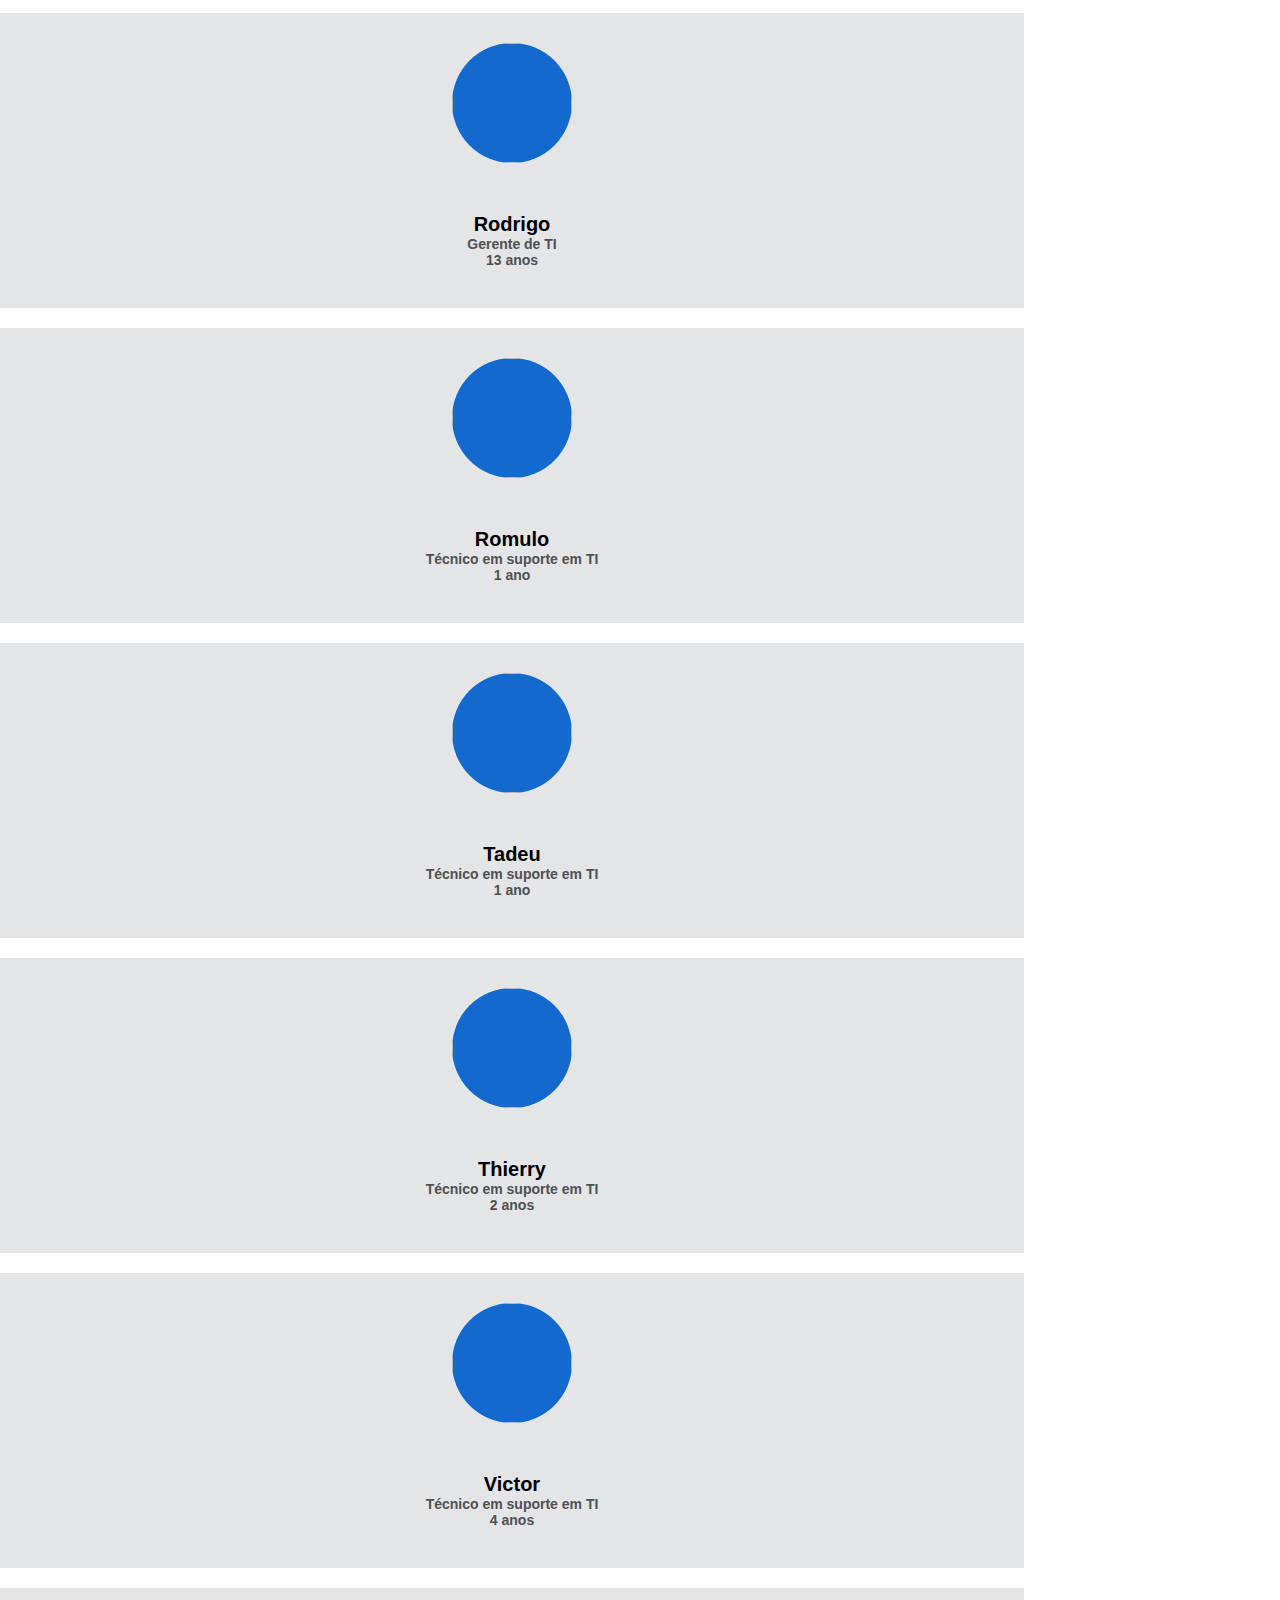
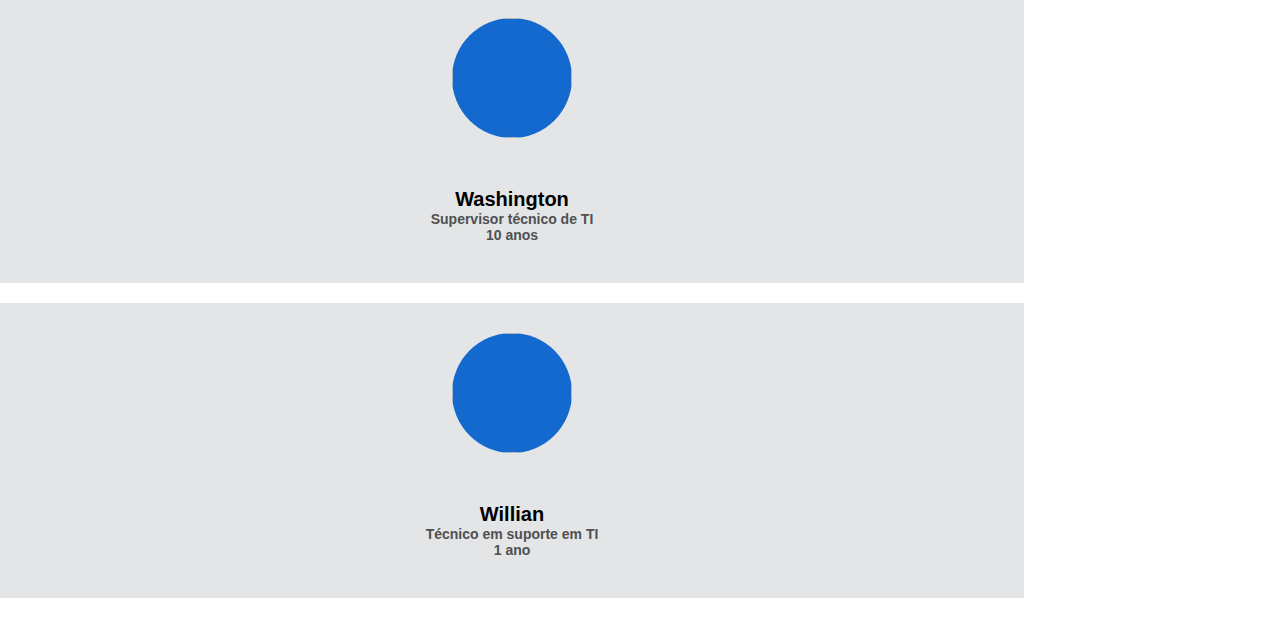
==== commit 5e2ea386: "Ajuste pag principal" ====
--- a/index.html
+++ b/index.html
@@ -28,30 +28,25 @@
       <ul class="MobileNav-nav" data-mobile-nav-list>
         <li class="MobileNav-item" data-mobile-nav-item="1">
           <div class="MobileNav-item-title">
-            <a href="index.html">Página inicial</a>
+            <a href="assets/src/pages/andares.html">Andares</a>
           </div>
         </li>
         <li class="MobileNav-item" data-mobile-nav-item="2">
           <div class="MobileNav-item-title">
-            <a href="assets/src/pages/andares.html">Andares</a>
+            <a href="assets/src/pages/equipamentos.html">Equipamentos</a>
           </div>
         </li>
         <li class="MobileNav-item" data-mobile-nav-item="3">
           <div class="MobileNav-item-title">
-            <a href="assets/src/pages/equipamentos.html">Equipamentos</a>
+            <a href="assets/src/pages/patromonio.html">Patrimônio</a>
           </div>
         </li>
         <li class="MobileNav-item" data-mobile-nav-item="4">
           <div class="MobileNav-item-title">
-            <a href="assets/src/pages/patromonio.html">Patrimônio</a>
+            <a href="https://sites.google.com/alterdata.com.br/manuaisinfra/Infra">Manuais</a>
           </div>
         </li>
-        <li class="MobileNav-item" data-mobile-nav-item="5">
-          <div class="MobileNav-item-title">
-            <a href="https://sites.google.com/alterdata.com.br/manuaisinfra/Infra">Manuais</a>
-          </div>
-        </li>
-        <li class="MobileNav-item" data-mobile-nav-item="6">
+        <li class="MobileNav-item" data-mobile-nav-item=""5>
           <div class="MobileNav-item-title">
             <a href="https://www.karoo.com.br/chat/#/entrada?conta=136">Contato</a>
           </div>
@@ -67,21 +62,18 @@
       </div>
       <nav class="Header-nav" data-nav>
         <div class="Header-nav-item" data-nav-item="1">
-          <a href="index.html">Página inicial</a>
+          <a href="assets/src/pages/andares.html">Andares</a>
         </div>
         <div class="Header-nav-item" data-nav-item="2">
-          <a href="assets/src/pages/andares.html">Andares</a>
+          <a href="assets/src/pages/equipamentos.html">Equipamentos</a>
         </div>
         <div class="Header-nav-item" data-nav-item="3">
-          <a href="assets/src/pages/equipamentos.html">Equipamentos</a>
+          <a href="assets/src/pages/patromonio.html">Patrimônio</a>
         </div>
         <div class="Header-nav-item" data-nav-item="4">
-          <a href="assets/src/pages/patromonio.html">Patrimônio</a>
+          <a href="https://sites.google.com/alterdata.com.br/manuaisinfra/Infra">Manuais</a>
         </div>
         <div class="Header-nav-item" data-nav-item="5">
-          <a href="https://sites.google.com/alterdata.com.br/manuaisinfra/Infra">Manuais</a>
-        </div>
-        <div class="Header-nav-item" data-nav-item="6">
           <a href="https://www.karoo.com.br/chat/#/entrada?conta=136">Contato</a>
         </div>
       </nav>
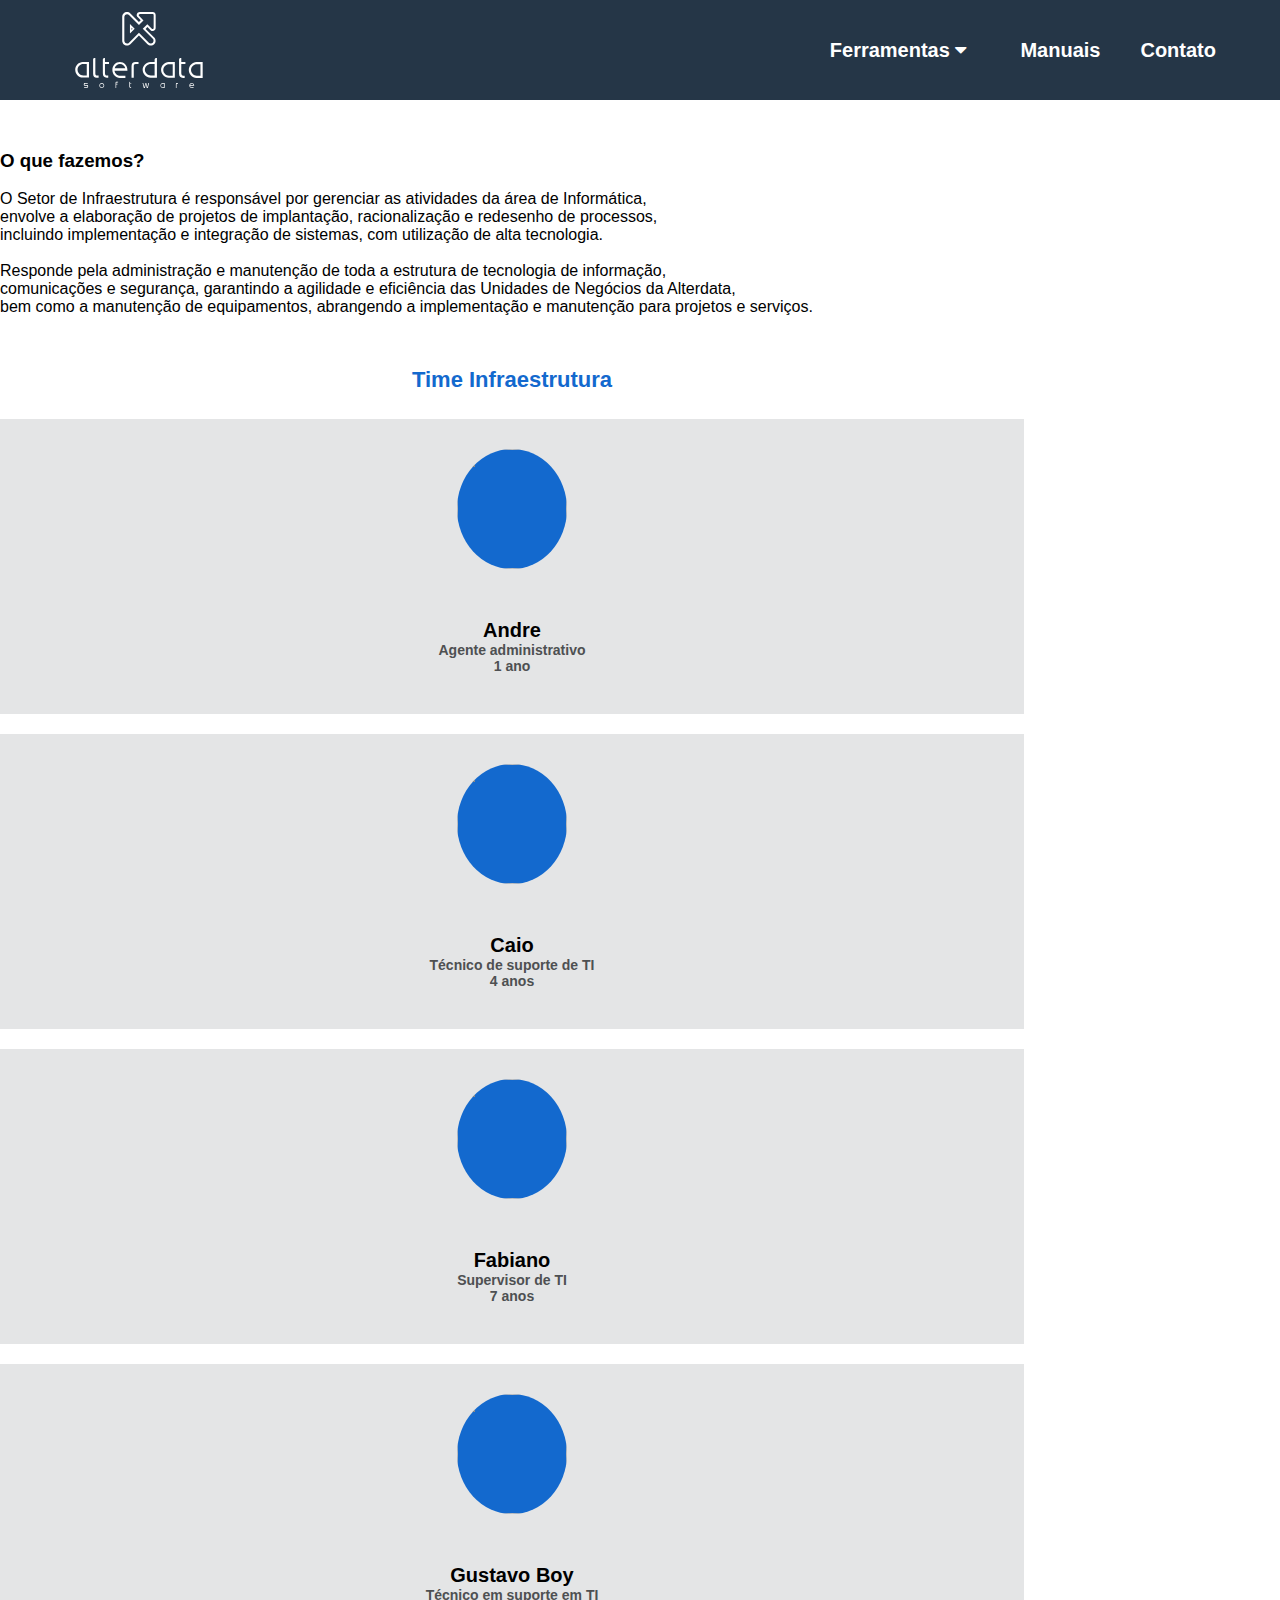
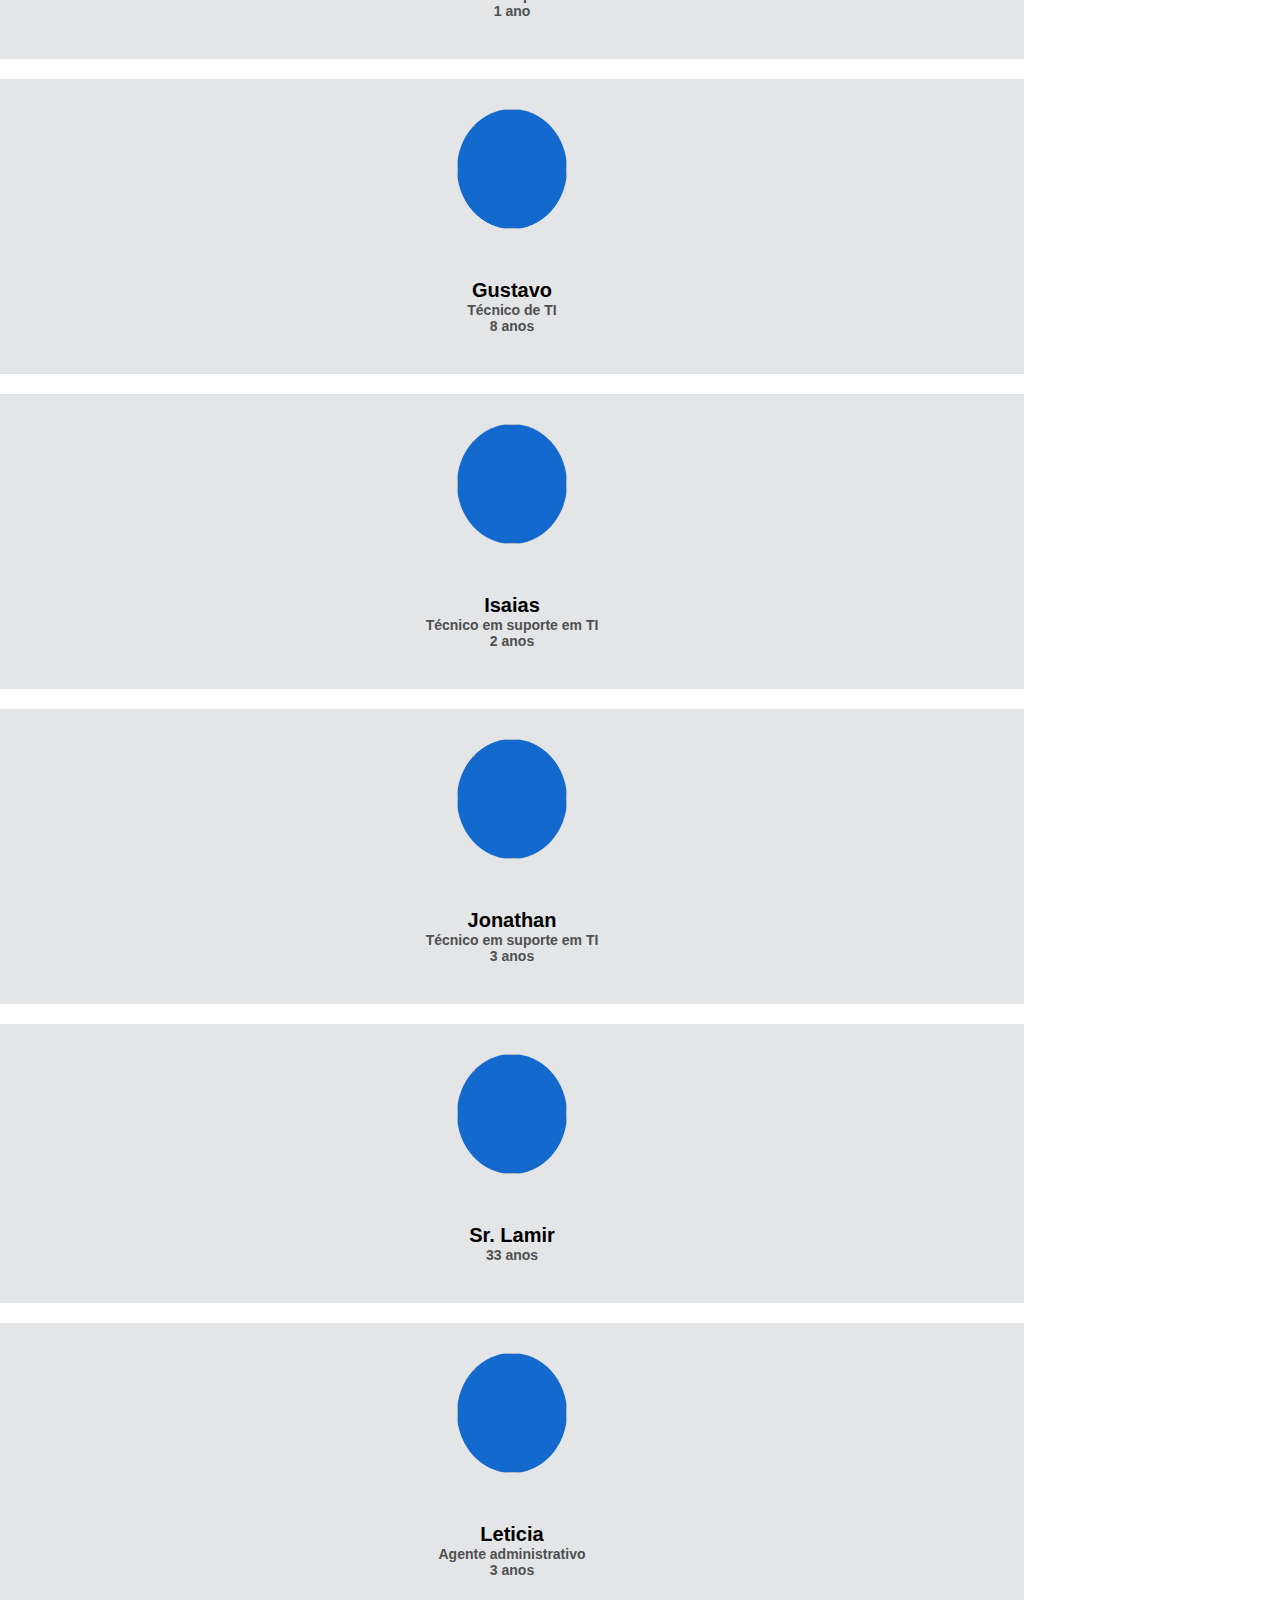
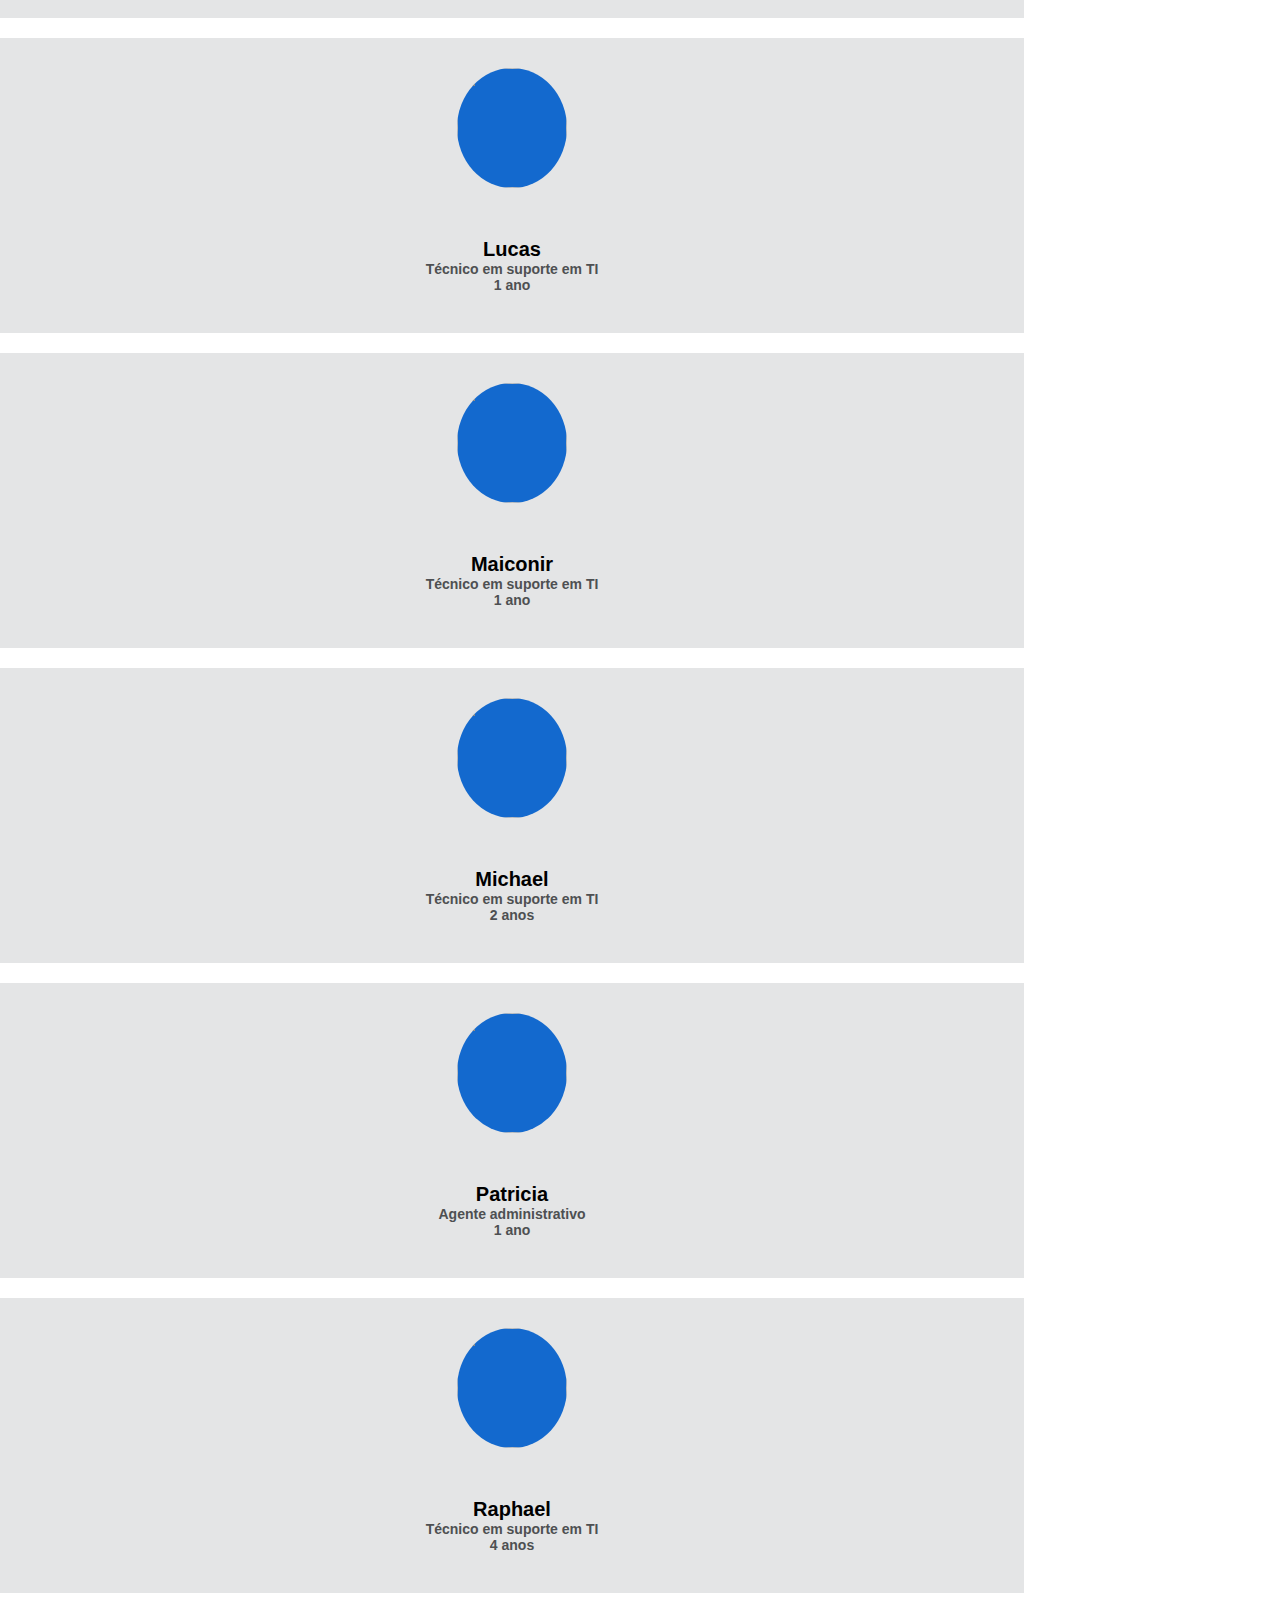
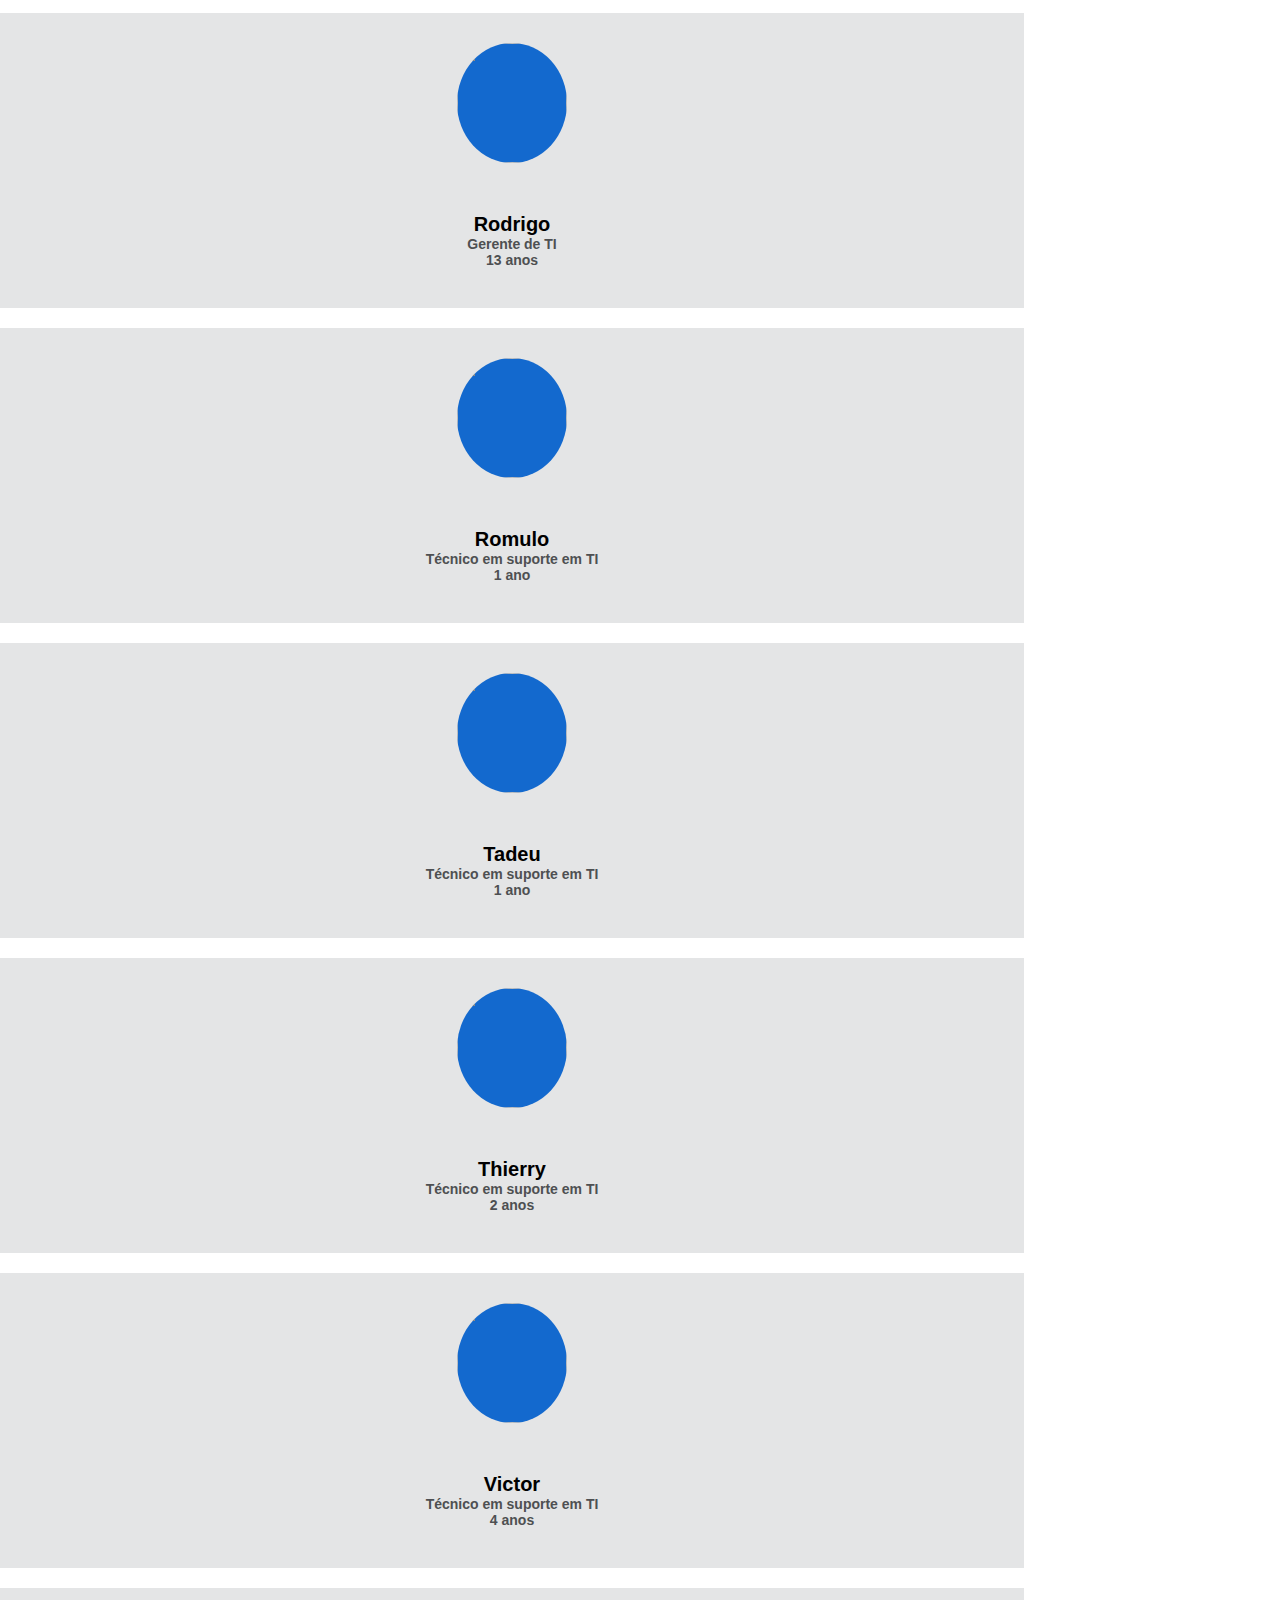
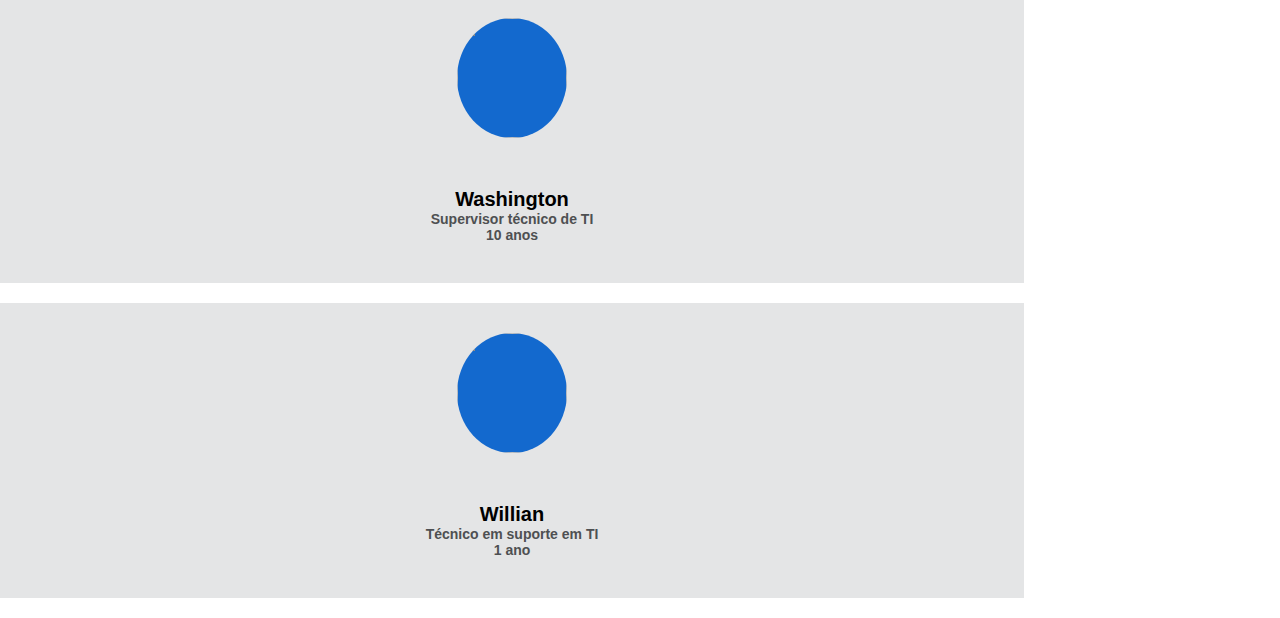
==== commit 37688a31: "Ajustes navbar" ====
--- a/index.html
+++ b/index.html
@@ -9,14 +9,15 @@
     <link rel="stylesheet" href="assets/css/style.css.map">
     <link rel="stylesheet" href="assets/css/time.css">
     
-   <script src="https://cdn.jsdelivr.net/npm/resize-observer-polyfill@1.5.1/dist/ResizeObserver.min.js"></script>
+    
+    <link rel="stylesheet" href="https://cdnjs.cloudflare.com/ajax/libs/font-awesome/4.7.0/css/font-awesome.min.css">
     <!-- CSS only -->
     <link href="https://cdn.jsdelivr.net/npm/bootstrap@5.2.3/dist/css/bootstrap.min.css" rel="stylesheet" integrity="sha384-rbsA2VBKQhggwzxH7pPCaAqO46MgnOM80zW1RWuH61DGLwZJEdK2Kadq2F9CUG65" crossorigin="anonymous">
     <script src="https://cdn.jsdelivr.net/npm/bootstrap@5.1.3/dist/js/bootstrap.bundle.min.js" integrity="sha384-ka7Sk0Gln4gmtz2MlQnikT1wXgYsOg+OMhuP+IlRH9sENBO0LRn5q+8nbTov4+1p" crossorigin="anonymous"></script>
     <script src="https://code.jquery.com/jquery-3.6.1.js" integrity="sha256-3zlB5s2uwoUzrXK3BT7AX3FyvojsraNFxCc2vC/7pNI=" crossorigin="anonymous"></script>
     <link rel="stylesheet" href="https://cdnjs.cloudflare.com/ajax/libs/font-awesome/4.7.0/css/font-awesome.min.css">
     <!------ Include the above in your HEAD tag ---------->
-
+    
 </head>
 <body >
   <div class="MobileNav" data-mobile-nav>
@@ -27,26 +28,22 @@
       </div>
       <ul class="MobileNav-nav" data-mobile-nav-list>
         <li class="MobileNav-item" data-mobile-nav-item="1">
-          <div class="MobileNav-item-title">
-            <a href="assets/src/pages/andares.html">Andares</a>
-          </div>
+          <div class="dropdown">
+            <button class="dropbtn">Ferramentas 
+              <i class="fa fa-caret-down"></i>
+            </button>
+            <div class="dropdown-content">
+              <a href="#">Link 1</a>
+              <a href="#">Link 2</a>
+              <a href="#">Link 3</a>
+            </div>
         </li>
         <li class="MobileNav-item" data-mobile-nav-item="2">
           <div class="MobileNav-item-title">
-            <a href="assets/src/pages/equipamentos.html">Equipamentos</a>
+            <a href="https://sites.google.com/alterdata.com.br/manuaisinfra/Infra">Manuais</a>
           </div>
         </li>
         <li class="MobileNav-item" data-mobile-nav-item="3">
-          <div class="MobileNav-item-title">
-            <a href="assets/src/pages/patromonio.html">Patrimônio</a>
-          </div>
-        </li>
-        <li class="MobileNav-item" data-mobile-nav-item="4">
-          <div class="MobileNav-item-title">
-            <a href="https://sites.google.com/alterdata.com.br/manuaisinfra/Infra">Manuais</a>
-          </div>
-        </li>
-        <li class="MobileNav-item" data-mobile-nav-item=""5>
           <div class="MobileNav-item-title">
             <a href="https://www.karoo.com.br/chat/#/entrada?conta=136">Contato</a>
           </div>
@@ -62,18 +59,20 @@
       </div>
       <nav class="Header-nav" data-nav>
         <div class="Header-nav-item" data-nav-item="1">
-          <a href="assets/src/pages/andares.html">Andares</a>
-        </div>
+          <div class="dropdown">
+            <button class="dropbtn">Ferramentas 
+              <i class="fa fa-caret-down"></i>
+            </button>
+            <div class="dropdown-content">
+              <a href="#">Link 1</a>
+              <a href="#">Link 2</a>
+              <a href="#">Link 3</a>
+            </div>
+          </div> 
         <div class="Header-nav-item" data-nav-item="2">
-          <a href="assets/src/pages/equipamentos.html">Equipamentos</a>
+            <a href="https://sites.google.com/alterdata.com.br/manuaisinfra/Infra">Manuais</a>      
         </div>
         <div class="Header-nav-item" data-nav-item="3">
-          <a href="assets/src/pages/patromonio.html">Patrimônio</a>
-        </div>
-        <div class="Header-nav-item" data-nav-item="4">
-          <a href="https://sites.google.com/alterdata.com.br/manuaisinfra/Infra">Manuais</a>
-        </div>
-        <div class="Header-nav-item" data-nav-item="5">
           <a href="https://www.karoo.com.br/chat/#/entrada?conta=136">Contato</a>
         </div>
       </nav>
@@ -96,7 +95,7 @@
     
     <div class="container">
       <div class="Title">
-        <h4>Time Infra</h4>
+        <h4>Time Infraestrutura</h4>
       </div>
       <div class="row">
 
@@ -417,7 +416,7 @@
         </div>
       </div>
     </div>
-
+    <script src='https://cdn.jsdelivr.net/npm/resize-observer-polyfill@1.5.1/dist/ResizeObserver.min.js'></script>
     <script src="assets/js/teste.js"></script>
 </body>
 </html>--- a/assets/css/style.css
+++ b/assets/css/style.css
@@ -61,9 +61,9 @@
   height: 0;
   justify-content: space-between;
   max-height: 105px;
-  max-width: 940px;
+  max-width: 946px;
   overflow: hidden;
-  width: 100%;
+  width: auto;
 }
 .Header-nav-item {
   align-items: center;
@@ -154,7 +154,7 @@
 .MobileNav-inner .MobileNav-trigger {
   display: none;
   position: absolute;
-  right: 38px;
+  right: 30px;
   top: 30px;
 }
 .MobileNav-item {
@@ -290,4 +290,102 @@
 }
 .is-mobilenav-open .MobileNav-overlay {
   background: rgba(0, 0, 0, 0.25);
-}/*# sourceMappingURL=style.css.map */+}/*# sourceMappingURL=style.css.map */
+
+
+.Header-nav-item .dropdown {
+  float: left;
+  overflow: hidden;
+}
+
+.Header-nav-item .dropdown .dropbtn {
+  border: none;
+  outline: none;
+  color: white;
+  font-family: Lato, sans-serif;
+  font-size: 20px;
+  font-weight: bold;
+  height: 100%;
+  line-height: 32px;
+  padding: 34px 34px;
+  background-color: inherit;
+  font-family: inherit;
+  margin: 0;
+}
+
+.Header-nav-item .dropdown .dropdown-content {
+  display: none;
+  position: fixed;
+  background-color: #253647;
+  min-width: 150px;
+  z-index: 1;
+}
+
+.Header-nav-item .dropdown .dropdown-content a {
+  float: none;
+  color: white;
+  padding: 12px 16px;
+  text-decoration: none;
+  display: block;
+  text-align: left;
+}
+
+.Header-nav-item .dropdown .dropdown-content a:hover {
+  color: #f54734;
+}
+
+.Header-nav-item .dropdown:hover .dropdown-content {
+  display: block;
+}
+
+
+
+
+.MobileNav-item .dropdown {
+  float: left;
+  overflow: hidden;
+}
+
+.MobileNav-item .dropdown .dropbtn {
+  border: none;
+  outline: none;
+  color: white;
+  font-family: Lato, sans-serif;
+  font-size: 20px;
+  font-weight: bold;
+  height: 100%;
+  line-height: 32px;
+  background-color: inherit;
+  font-family: inherit;
+  margin-bottom: 50px;
+}
+
+.MobileNav-item .dropdown:hover .dropbtn {
+  background-color: red;
+}
+
+.MobileNav-item .dropdown .dropdown-content {
+  display: none;
+  position: fixed;
+  background-color: #253647;
+  min-width: 160px;
+  box-shadow: 0px 8px 16px 0px rgba(0,0,0,0.2);
+  z-index: 1;
+}
+
+.MobileNav-item .dropdown .dropdown-content a {
+  float: none;
+  color: white;
+  padding: 12px 16px;
+  text-decoration: none;
+  display: block;
+  text-align: left;
+}
+
+.MobileNav-item .dropdown .dropdown-content a:hover {
+  color: #f54734;
+}
+
+.MobileNav-item .dropdown:hover .dropdown-content {
+  display: block;
+}--- a/assets/css/time.css
+++ b/assets/css/time.css
@@ -33,7 +33,7 @@
 	.our-team .picture {
 	display: inline-block;
 	height: 120px;
-	width: 120px;
+	width: 110px;
 	object-fit: cover;
 	margin-bottom: 50px;
 	z-index: 1;
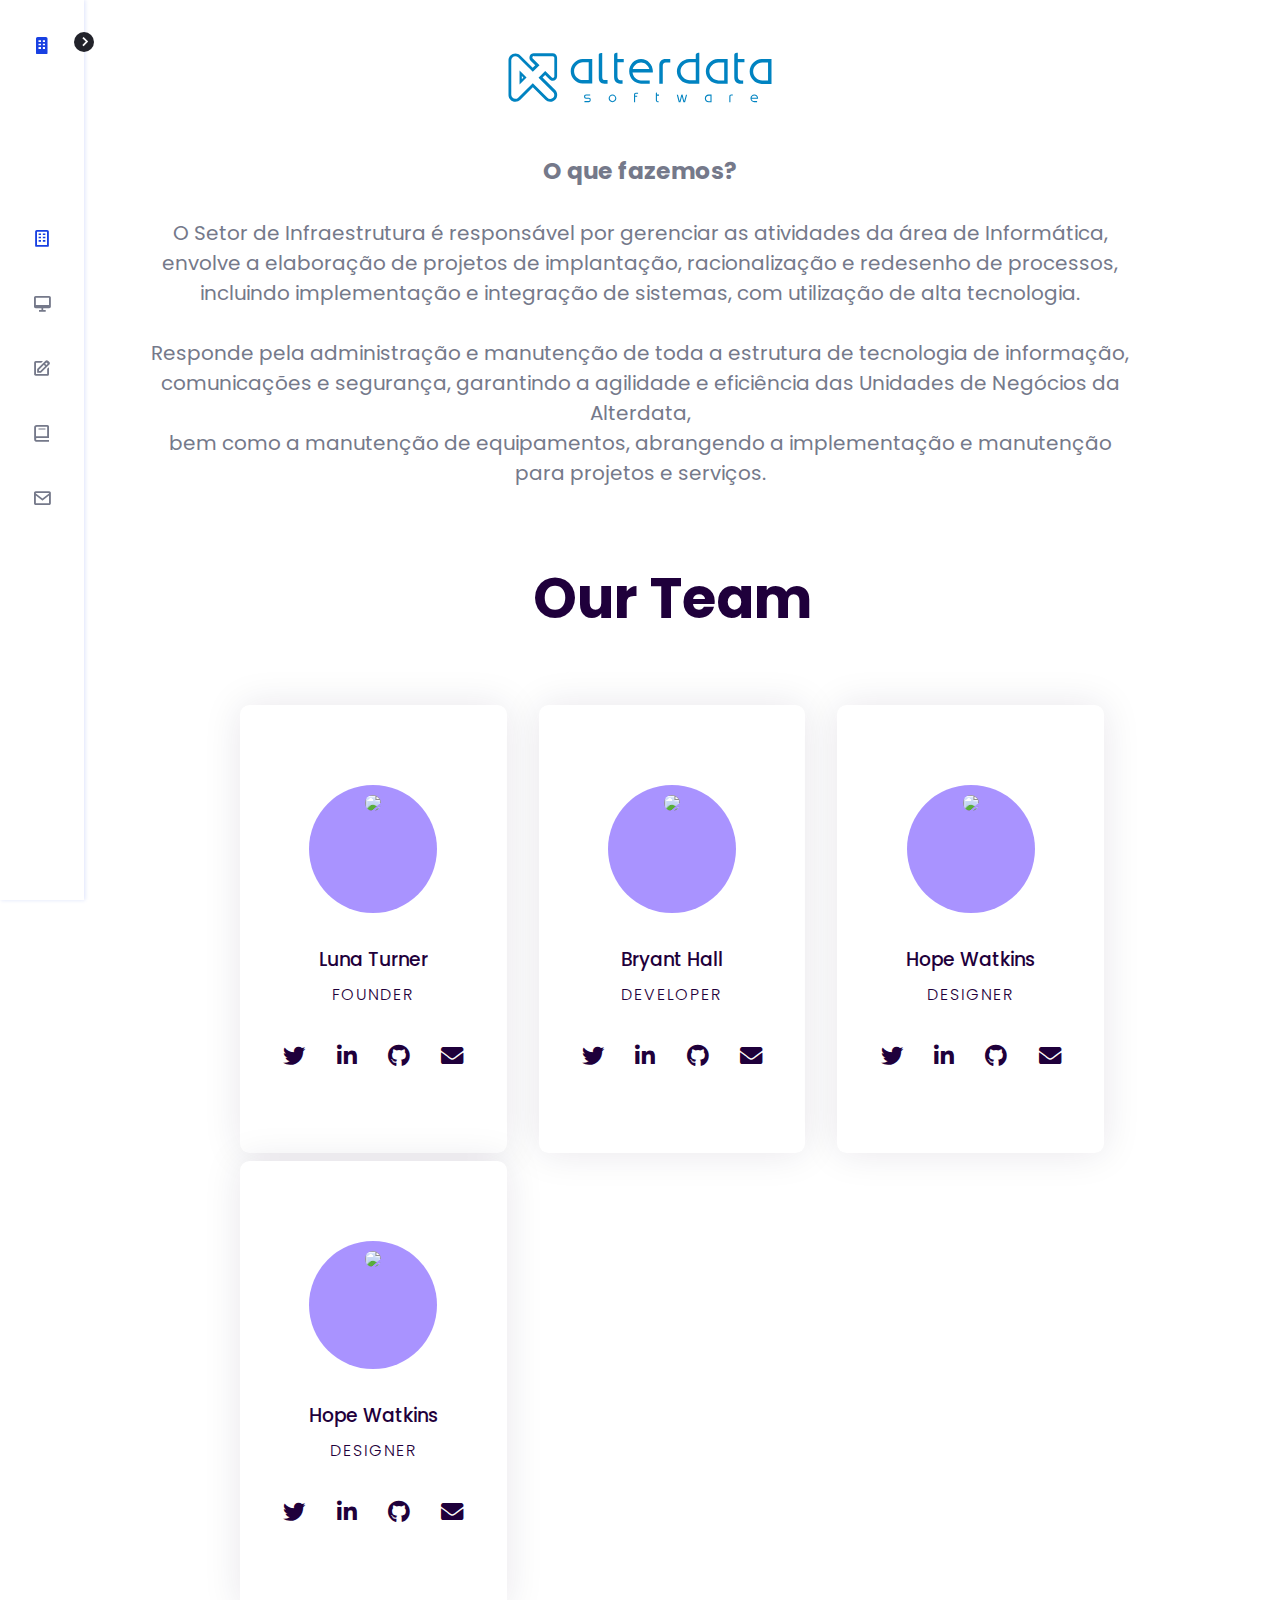
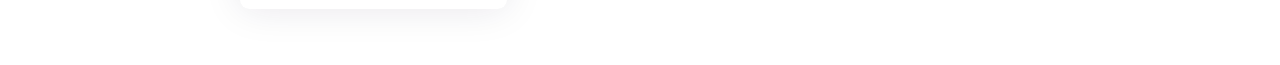
==== commit ba2fed97: "Ajuste navbar e team" ====
--- a/index.html
+++ b/index.html
@@ -6,92 +6,180 @@
     <meta name="viewport" content="width=device-width, initial-scale=1.0">
     <title>Document</title>
     <link rel="stylesheet"  href="assets/css/style.css">
-    <link rel="stylesheet" href="assets/css/style.css.map">
     <link rel="stylesheet" href="assets/css/time.css">
+  
+  <!-- Font Awesome -->
+  <link
+  rel="stylesheet"
+  href="https://cdnjs.cloudflare.com/ajax/libs/font-awesome/5.15.4/css/all.min.css"
+/>
+<!-- Google Font -->
+<link
+  href="https://fonts.googleapis.com/css2?family=Poppins:wght@300;500;600&display=swap"
+  rel="stylesheet"/>
+    <link rel="stylesheet" href="https://cdnjs.cloudflare.com/ajax/libs/font-awesome/4.7.0/css/font-awesome.min.css">
+    <link href="https://unpkg.com/boxicons@2.1.2/css/boxicons.min.css" rel="stylesheet" />
+    <!-- CSS only -->
     
-    
-    <link rel="stylesheet" href="https://cdnjs.cloudflare.com/ajax/libs/font-awesome/4.7.0/css/font-awesome.min.css">
-    <!-- CSS only -->
-    <link href="https://cdn.jsdelivr.net/npm/bootstrap@5.2.3/dist/css/bootstrap.min.css" rel="stylesheet" integrity="sha384-rbsA2VBKQhggwzxH7pPCaAqO46MgnOM80zW1RWuH61DGLwZJEdK2Kadq2F9CUG65" crossorigin="anonymous">
-    <script src="https://cdn.jsdelivr.net/npm/bootstrap@5.1.3/dist/js/bootstrap.bundle.min.js" integrity="sha384-ka7Sk0Gln4gmtz2MlQnikT1wXgYsOg+OMhuP+IlRH9sENBO0LRn5q+8nbTov4+1p" crossorigin="anonymous"></script>
     <script src="https://code.jquery.com/jquery-3.6.1.js" integrity="sha256-3zlB5s2uwoUzrXK3BT7AX3FyvojsraNFxCc2vC/7pNI=" crossorigin="anonymous"></script>
-    <link rel="stylesheet" href="https://cdnjs.cloudflare.com/ajax/libs/font-awesome/4.7.0/css/font-awesome.min.css">
     <!------ Include the above in your HEAD tag ---------->
     
 </head>
 <body >
-  <div class="MobileNav" data-mobile-nav>
-    <div class="MobileNav-overlay" data-mobile-nav-overlay></div>
-    <div class="MobileNav-inner">
-      <div class="MobileNav-trigger" data-mobile-nav-trigger>
-        <div class="MobileNav-trigger-inner"></div>
-      </div>
-      <ul class="MobileNav-nav" data-mobile-nav-list>
-        <li class="MobileNav-item" data-mobile-nav-item="1">
-          <div class="dropdown">
-            <button class="dropbtn">Ferramentas 
-              <i class="fa fa-caret-down"></i>
-            </button>
-            <div class="dropdown-content">
-              <a href="#">Link 1</a>
-              <a href="#">Link 2</a>
-              <a href="#">Link 3</a>
-            </div>
-        </li>
-        <li class="MobileNav-item" data-mobile-nav-item="2">
-          <div class="MobileNav-item-title">
-            <a href="https://sites.google.com/alterdata.com.br/manuaisinfra/Infra">Manuais</a>
-          </div>
-        </li>
-        <li class="MobileNav-item" data-mobile-nav-item="3">
-          <div class="MobileNav-item-title">
-            <a href="https://www.karoo.com.br/chat/#/entrada?conta=136">Contato</a>
-          </div>
-        </li>
-      </ul>
+
+  <div class="nav" id="nav">
+    <nav class="nav__content">
+      <div class="nav__toggle" id="nav-toggle">
+        <i class='bx bx-chevron-right' ></i>
+      </div>
+      <a href="#" class="nav__logo">
+      <i class='bx bxs-building' ></i>
+      <span class="nav__logo-name">Infraestrutura</span>
+      </a>
+      <div class="nav__list">
+        <a href="assets/src/pages/andares.html" class="nav__link active-link">
+        <i class='bx bx-building'></i>
+        <span class="nav__name">Andares</span>
+        </a>
+        <a href="assets/src/pages/equipamentos.html" class="nav__link">
+        <i class='bx bx-desktop'></i>
+        <span class="nav__name">Equipamentos</span>
+        </a>
+        <a href="assets/src/pages/patromonio.html" class="nav__link">
+        <i class='bx bx-edit' ></i>
+        <span class="nav__name">Patrimônio</span>
+        </a>
+        <a href="https://sites.google.com/alterdata.com.br/manuaisinfra/Infra" class="nav__link">
+        <i class='bx bx-book' ></i>
+        <span class="nav__name">Manuais</span>
+        </a>
+        <a href="https://www.karoo.com.br/chat/#/entrada?conta=136" class="nav__link">
+        <i class='bx bx-envelope' ></i>
+        <span class="nav__name">Contato</span>
+        </a>
+      </div>
+    </nav>
+  </div>
+
+  <div class="teste">
+    <section>
+      <img width="280px" src="assets/img/logo/logo_alterdata_software-01.svg" alt="">
+      <div class="teste2">
+          <h3 >O que fazemos?</h3>
+      <br>
+      <p >O Setor de Infraestrutura é responsável por gerenciar as atividades da área de Informática,<br>envolve a elaboração de projetos de implantação, racionalização e redesenho de processos, <br> incluindo implementação e integração de sistemas, com utilização de alta tecnologia.</p><br>
+      
+      <p>Responde pela administração e manutenção de toda a estrutura de tecnologia de informação, <br> comunicações e segurança, garantindo a agilidade e eficiência das Unidades de Negócios da Alterdata, <br> bem como a manutenção de equipamentos, abrangendo a implementação e manutenção para projetos e serviços.</p class="card-text">
+      </div>
+      
+    </section>
+  </div>
+  <section class="time">
+    <div class="row">
+      <h1>Our Team</h1>
     </div>
-  </div>
+    <div class="row">
+      <!-- Column 1-->
+      <div class="column">
+        <div class="card">
+          <div class="img-container">
+            <img src="profile-img-1.png" />
+          </div>
+          <h3>Luna Turner</h3>
+          <p>Founder</p>
+          <div class="icons">
+            <a href="#">
+              <i class="fab fa-twitter"></i>
+            </a>
+            <a href="#">
+              <i class="fab fa-linkedin"></i>
+            </a>
+            <a href="#">
+              <i class="fab fa-github"></i>
+            </a>
+            <a href="#">
+              <i class="fas fa-envelope"></i>
+            </a>
+          </div>
+        </div>
+      </div>
+      <!-- Column 2-->
+      <div class="column">
+        <div class="card">
+          <div class="img-container">
+            <img src="profile-img-2.png" />
+          </div>
+          <h3>Bryant Hall</h3>
+          <p>Developer</p>
+          <div class="icons">
+            <a href="#">
+              <i class="fab fa-twitter"></i>
+            </a>
+            <a href="#">
+              <i class="fab fa-linkedin"></i>
+            </a>
+            <a href="#">
+              <i class="fab fa-github"></i>
+            </a>
+            <a href="#">
+              <i class="fas fa-envelope"></i>
+            </a>
+          </div>
+        </div>
+      </div>
+      <!-- Column 3-->
+      <div class="column">
+        <div class="card">
+          <div class="img-container">
+            <img src="profile-img-3.png" />
+          </div>
+          <h3>Hope Watkins</h3>
+          <p>Designer</p>
+          <div class="icons">
+            <a href="#">
+              <i class="fab fa-twitter"></i>
+            </a>
+            <a href="#">
+              <i class="fab fa-linkedin"></i>
+            </a>
+            <a href="#">
+              <i class="fab fa-github"></i>
+            </a>
+            <a href="#">
+              <i class="fas fa-envelope"></i>
+            </a>
+          </div>
+        </div>
+      </div>
+      <!-- Column 3-->
+      <div class="column">
+        <div class="card">
+          <div class="img-container">
+            <img src="profile-img-3.png" />
+          </div>
+          <h3>Hope Watkins</h3>
+          <p>Designer</p>
+          <div class="icons">
+            <a href="#">
+              <i class="fab fa-twitter"></i>
+            </a>
+            <a href="#">
+              <i class="fab fa-linkedin"></i>
+            </a>
+            <a href="#">
+              <i class="fab fa-github"></i>
+            </a>
+            <a href="#">
+              <i class="fas fa-envelope"></i>
+            </a>
+          </div>
+        </div>
+      </div>
+    </div>
+  </section>
+
   
-  <header class="Header" data-header>
-    <div class="Header-inner" data-header-nav>
-      <div class="logo">
-        <img src="assets/img/logo/logo_alterdata_software-05.svg" alt="">
-      </div>
-      <nav class="Header-nav" data-nav>
-        <div class="Header-nav-item" data-nav-item="1">
-          <div class="dropdown">
-            <button class="dropbtn">Ferramentas 
-              <i class="fa fa-caret-down"></i>
-            </button>
-            <div class="dropdown-content">
-              <a href="#">Link 1</a>
-              <a href="#">Link 2</a>
-              <a href="#">Link 3</a>
-            </div>
-          </div> 
-        <div class="Header-nav-item" data-nav-item="2">
-            <a href="https://sites.google.com/alterdata.com.br/manuaisinfra/Infra">Manuais</a>      
-        </div>
-        <div class="Header-nav-item" data-nav-item="3">
-          <a href="https://www.karoo.com.br/chat/#/entrada?conta=136">Contato</a>
-        </div>
-      </nav>
-      <button class="MobileNav-trigger" data-mobile-nav-trigger>
-        <div class="MobileNav-trigger-inner"></div>
-      </button>
-    </div>
-  </header>
-
-  <section class="main">
-        <div class="card-body text-center">
-            <h3 class="card-title">O que fazemos?</h3>
-        <br>
-        <p class="card-text" >O Setor de Infraestrutura é responsável por gerenciar as atividades da área de Informática,<br>envolve a elaboração de projetos de implantação, racionalização e redesenho de processos, <br> incluindo implementação e integração de sistemas, com utilização de alta tecnologia.</p class="card-text"><br>
-        
-        <p class="card-text">Responde pela administração e manutenção de toda a estrutura de tecnologia de informação, <br> comunicações e segurança, garantindo a agilidade e eficiência das Unidades de Negócios da Alterdata, <br> bem como a manutenção de equipamentos, abrangendo a implementação e manutenção para projetos e serviços.</p class="card-text">
-        </div>
-        
-    </section>
+  <!-- 
     
     <div class="container">
       <div class="Title">
@@ -415,8 +503,7 @@
           </div>
         </div>
       </div>
-    </div>
-    <script src='https://cdn.jsdelivr.net/npm/resize-observer-polyfill@1.5.1/dist/ResizeObserver.min.js'></script>
+    </div> -->
     <script src="assets/js/teste.js"></script>
 </body>
 </html>--- a/assets/css/style.css
+++ b/assets/css/style.css
@@ -1,4 +1,4 @@
-*{
+/* *{
     box-sizing: border-box;
     margin: 0;
     padding: 0;
@@ -19,9 +19,183 @@
   }
   .card-body{
     margin-top: 150px;
-  }
+  } */
   
-.Header {
+/*=============== VARIABLES CSS ===============*/
+:root {
+  /*========== Colors ==========*/
+  /*Color mode HSL(hue, saturation, lightness)*/
+  --first-color: hsl(228, 81%, 49%);
+  --title-color: hsl(228, 12%, 15%);
+  --text-color: hsl(228, 8%, 50%);
+  --body-color: hsl(0, 0%, 100%);
+  --container-color: #fff;
+  /*========== Font and typography ==========*/
+  /*.5rem = 8px | 1rem = 16px ...*/
+  --body-font: 'Poppins', sans-serif;
+  --normal-font-size: .938rem;
+}
+/* Responsive typography */
+@media screen and (min-width: 968px) {
+  :root {
+    --normal-font-size: 1rem;
+  }
+}
+/*=============== BASE ===============*/
+* {
+  box-sizing: border-box;
+  padding: 0;
+  margin: 0;
+}
+body {
+  font-family: var(--body-font);
+  font-size: var(--normal-font-size);
+  background-color: var(--body-color);
+  color: var(--text-color);
+}
+a {
+  text-decoration: none;
+}
+/*=============== NAV ===============*/
+.teste {
+  text-align: center;
+  justify-content: center;
+  margin: 0 auto;
+  padding-top: 30px;
+  font-size: 20px;
+}
+.teste2{
+  margin: 0vw 10vw 0vw 10vw;
+  margin-top: 40px;
+}
+@media screen and (max-width: 767px) {
+  .nav__logo, 
+  .nav__toggle, 
+  .nav__name {
+    display: none;
+  }
+  .nav__list {
+    position: fixed;
+    bottom: 2rem;
+    background-color: var(--container-color);
+    box-shadow: 0 8px 24px hsla(228, 81%, 24%, .15);
+    width: 90%;
+    padding: 30px 40px;
+    border-radius: 1rem;
+    left: 0;
+    right: 0;
+    margin: 0 auto;
+    display: flex;
+    justify-content: center;
+    align-items: center;
+    column-gap: 36px;
+    transition: .4s;
+  }
+}
+.nav__link {
+  display: flex;
+  color: var(--text-color);
+  font-weight: 500;
+  transition: .3s;
+}
+.nav__link i {
+  font-size: 1.25rem;
+}
+.nav__link:hover {
+  color: var(--first-color);
+}
+/* Active link */
+.active-link {
+  color: var(--first-color);
+}
+/*=============== BREAKPOINTS ===============*/
+/* For small devices */
+@media screen and (max-width: 320px) {
+  .nav__list {
+    column-gap: 20px;
+  }
+}
+/* For medium devices */
+@media screen and (min-width: 576px) {
+  .nav__list {
+    width: 332px;
+  }
+}
+@media screen and (min-width: 767px) {
+  .container {
+    margin-left: 7rem;
+    margin-right: 1.5rem;
+  }
+  .nav {
+    position: fixed;
+    left: 0;
+    background-color: var(--container-color);
+    box-shadow: 1px 0 4px hsla(228, 81%, 49%, .15);
+    width: 84px;
+    height: 100vh;
+    padding: 2rem;
+    transition: .3s;
+  }
+  .nav__logo {
+    display: flex;
+  }
+  .nav__logo i {
+    font-size: 1.25rem;
+    color: var(--first-color);
+  }
+  .nav__logo-name {
+    color: var(--title-color);
+    font-weight: 600;
+  }
+  .nav__logo, .nav__link {
+    align-items: center;
+    column-gap: 1rem;
+  }
+  .nav__list {
+    display: grid;
+    row-gap: 2.5rem;
+    margin-top: 10.5rem;
+  }
+  .nav__content {
+    overflow: hidden;
+    height: 100%;
+  }
+  .nav__toggle {
+    position: absolute;
+    width: 20px;
+    height: 20px;
+    background-color: var(--title-color);
+    color: #fff;
+    border-radius: 50%;
+    font-size: 1.20rem;
+    display: grid;
+    place-items: center;
+    top: 2rem;
+    right: -10px;
+    cursor: pointer;
+    transition: .4s;
+  }
+}
+/* Show menu */
+.show-menu {
+  width: 255px;
+}
+/* Rotate toggle icon */
+.rotate-icon {
+  transform: rotate(180deg);
+}
+/* For 2K & 4K resolutions */
+@media screen and (min-width: 2048px) {
+  body {
+    zoom: 1.7;
+  }
+}
+@media screen and (min-width: 3840px) {
+  body {
+    zoom: 2.5;
+  }
+}
+/* .Header {
   align-items: center;
   background: #253647;
   display: flex;
@@ -292,8 +466,9 @@
   background: rgba(0, 0, 0, 0.25);
 }/*# sourceMappingURL=style.css.map */
 
-
+/* 
 .Header-nav-item .dropdown {
+
   float: left;
   overflow: hidden;
 }
@@ -322,7 +497,6 @@
 }
 
 .Header-nav-item .dropdown .dropdown-content a {
-  float: none;
   color: white;
   padding: 12px 16px;
   text-decoration: none;
@@ -388,4 +562,4 @@
 
 .MobileNav-item .dropdown:hover .dropdown-content {
   display: block;
-}+}  */--- a/assets/css/time.css
+++ b/assets/css/time.css
@@ -1,117 +1,87 @@
-
-.content{
-	margin-top: 11.5%;
-}
-.container{
-	margin-top: 4%;
-}
-.Title > h4 {
-	color: #1369ce;
-	font-size: 30px;
-	margin-bottom: 2vw;
+	.time{
+		margin: 0vw 10vw 0vw 15vw;
+	}
+	.row {
+	display: flex;
+	flex-wrap: wrap;
+	padding: 2em 1em;
 	text-align: center;
-}
-.name{
-	font-size: 20px;
-}
-
-@media screen and (min-width: 768px) {
-	.Title > h4{
-		font-size: 22px;
-	}				
- }
-
- .our-team {
-	padding: 30px 0 40px;
-	margin-bottom: 20px;
-	background-color: #e4e5e6;
+	}
+	.column {
+	width: 100%;
+	padding: 0.5em 0;
+	margin-bottom: 0.5rem;
+	}
+	h1 {
+	width: 100%;
 	text-align: center;
-	overflow: hidden;
-	position: relative;
+	font-size: 3.5em;
+	color: #1f003b;
 	}
-	
-	.our-team .picture {
-	display: inline-block;
-	height: 120px;
-	width: 110px;
-	object-fit: cover;
-	margin-bottom: 50px;
-	z-index: 1;
-	position: relative;
+	.card {
+	box-shadow: 0 0 2.4em rgba(25, 0, 58, 0.1);
+	padding: 3.5em 1em;
+	border-radius: 0.6em;
+	color: #1f003b;
+	cursor: pointer;
+	transition: 0.3s;
+	background-color: #ffffff;
 	}
-	
-	.our-team .picture::before {
-	content: "";
+	.card .img-container {
+	width: 8em;
+	height: 8em;
+	background-color: #a993ff;
+	padding: 0.5em;
+	border-radius: 50%;
+	margin: 0 auto 2em auto;
+	}
+	.card img {
 	width: 100%;
-	height: 0;
 	border-radius: 50%;
-	background-color: #1369ce;
-	position: absolute;
-	bottom: 135%;
-	right: 0;
-	left: 0;
-	opacity: 0.9;
-	transform: scale(3);
-	transition: all 0.3s linear 0s;
 	}
-	
-	.our-team:hover .picture::before {
-	height: 100%;
+	.card h3 {
+	font-weight: 500;
 	}
-	
-	.our-team .picture::after {
-	content: "";
-	width: 100%;
-	height: 100%;
-	border-radius: 50%;
-	background-color: #1369ce;
-	position: absolute;
-	top: 0;
-	left: 0;
-	z-index: -1;
+	.card p {
+	font-weight: 300;
+	text-transform: uppercase;
+	margin: 0.5em 0 2em 0;
+	letter-spacing: 2px;
 	}
-	.our-team .picture img {
-	width: 100%;
-	height: 100%;
-	border-radius: 50%;
-	transform: scale(1);
-	transition: all 0.9s ease 0s;
+	.icons {
+	width: 50%;
+	min-width: 180px;
+	margin: auto;
+	display: flex;
+	justify-content: space-between;
 	}
-	.our-team:hover .picture img {
-	box-shadow: 0 0 0 14px #f7f5ec;
-	transform: scale(0.7);
+	.card a {
+	text-decoration: none;
+	color: inherit;
+	font-size: 1.4em;
 	}
-	.our-team .title {
-	display: block;
-	font-size: 14px;
-	color: #4e5052;
+	.card:hover {
+	background: linear-gradient(#6045ea, #8567f7);
+	color: #ffffff;
 	}
-	.our-team .social {
-	width: 100%;
-	padding: 0;
-	margin: 0;
-	background-color: #1369ce;
-	position: absolute;
-	bottom: -100px;
-	left: 0;
-	transition: all 0.5s ease 0s;
+	.card:hover .img-container {
+	transform: scale(1.15);
 	}
-	.our-team:hover .social {
-	bottom: 0;
+	@media screen and (min-width: 768px) {
+	section {
+		padding: 1em 7em;
 	}
-	.our-team .social li {
-	display: inline-block;
 	}
-	.our-team .social li a {
-	display: block;
-	padding: 10px;
-	font-size: 17px;
-	color: white;
-	transition: all 0.3s ease 0s;
-	text-decoration: none;
+	@media screen and (min-width: 992px) {
+	section {
+		padding: 1em;
 	}
-	.our-team .social li a:hover {
-	color: #1369ce;
-	background-color: #f7f5ec;
+	.card {
+		padding: 5em 1em;
 	}
-	+	.column {
+		flex: 0 0 33.33%;
+		max-width: 33.33%;
+		padding: 0 1em;
+	}
+	}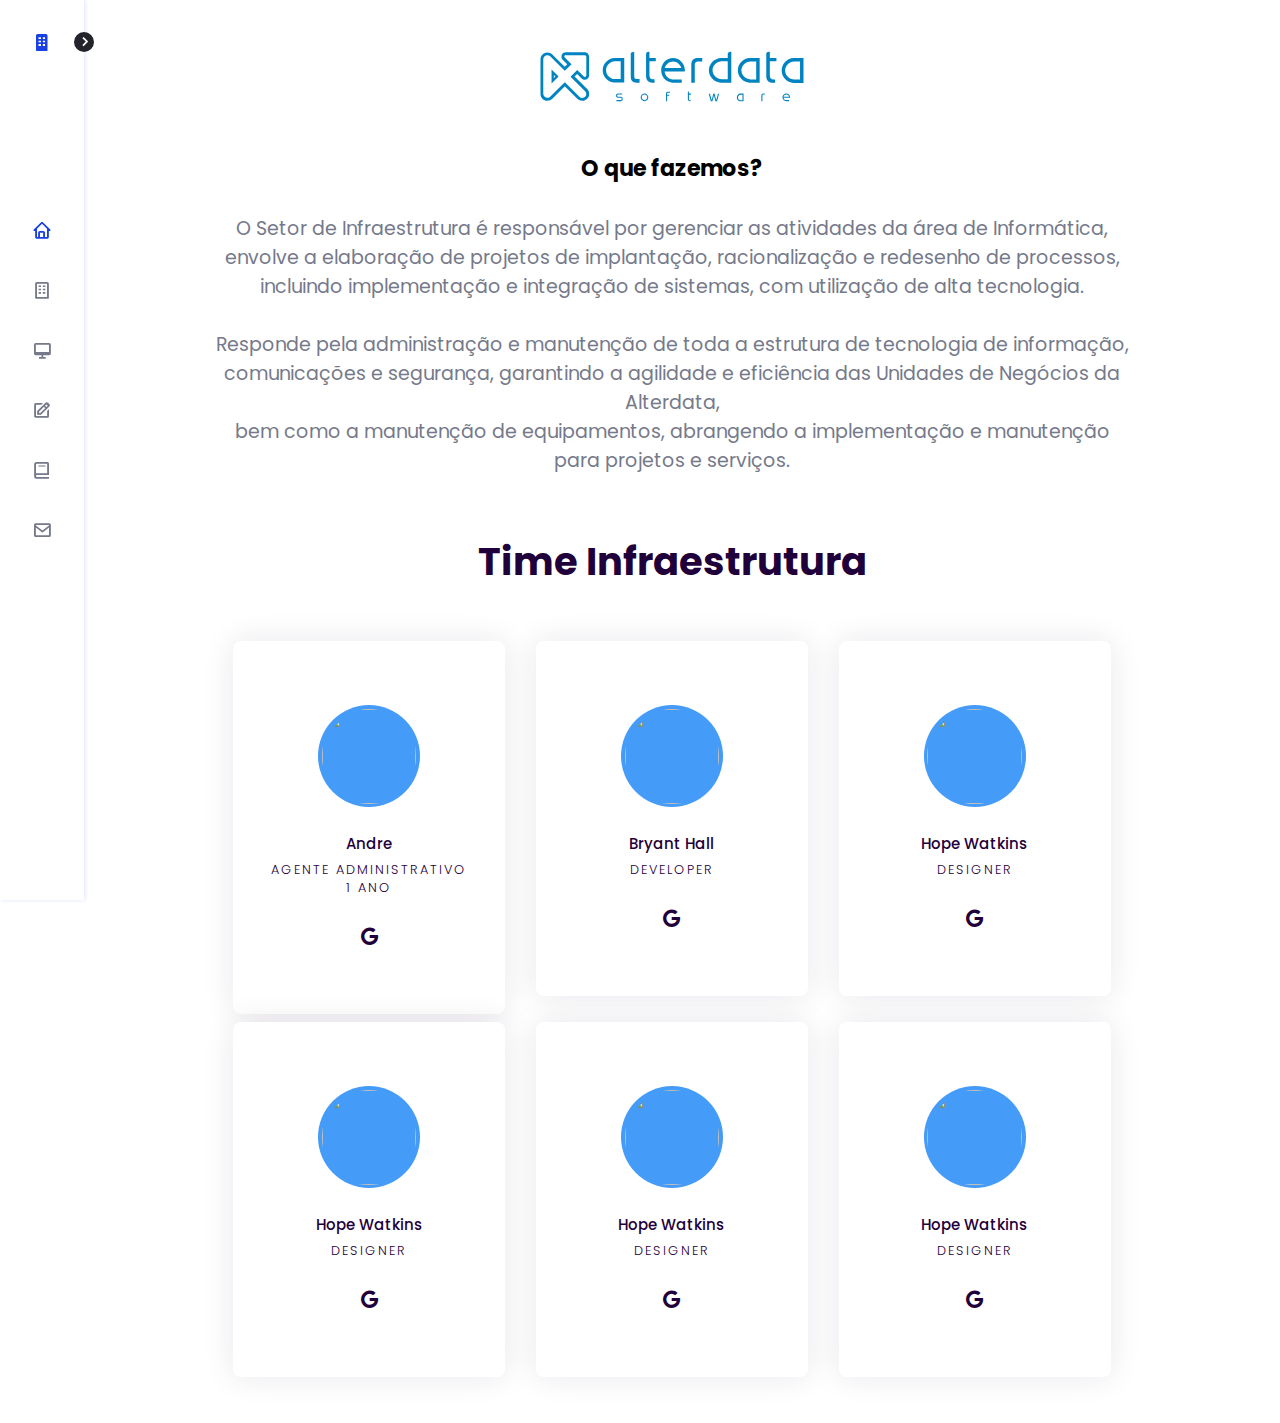
==== commit 1985b3a0: "commit" ====
--- a/index.html
+++ b/index.html
@@ -37,7 +37,11 @@
       <span class="nav__logo-name">Infraestrutura</span>
       </a>
       <div class="nav__list">
-        <a href="assets/src/pages/andares.html" class="nav__link active-link">
+        <a href="index.html" class="nav__link active-link">
+          <i class='bx bx-home'></i>
+          <span class="nav__name">Página inicial</span>
+          </a>
+        <a href="assets/src/pages/andares.html" class="nav__link">
         <i class='bx bx-building'></i>
         <span class="nav__name">Andares</span>
         </a>
@@ -61,44 +65,36 @@
     </nav>
   </div>
 
-  <div class="teste">
+  <div class="information">
     <section>
-      <img width="280px" src="assets/img/logo/logo_alterdata_software-01.svg" alt="">
-      <div class="teste2">
-          <h3 >O que fazemos?</h3>
+      
+      <div class="information_two">
+        <img width="280px" src="assets/img/logo/logo_alterdata_software-01.svg" alt="">
+          <h3>O que fazemos?</h3>
       <br>
       <p >O Setor de Infraestrutura é responsável por gerenciar as atividades da área de Informática,<br>envolve a elaboração de projetos de implantação, racionalização e redesenho de processos, <br> incluindo implementação e integração de sistemas, com utilização de alta tecnologia.</p><br>
       
       <p>Responde pela administração e manutenção de toda a estrutura de tecnologia de informação, <br> comunicações e segurança, garantindo a agilidade e eficiência das Unidades de Negócios da Alterdata, <br> bem como a manutenção de equipamentos, abrangendo a implementação e manutenção para projetos e serviços.</p class="card-text">
       </div>
-      
     </section>
   </div>
+
   <section class="time">
     <div class="row">
-      <h1>Our Team</h1>
+      <h1>Time Infraestrutura</h1>
     </div>
     <div class="row">
       <!-- Column 1-->
       <div class="column">
         <div class="card">
           <div class="img-container">
-            <img src="profile-img-1.png" />
-          </div>
-          <h3>Luna Turner</h3>
-          <p>Founder</p>
+            <img src="https://novaintranet.alterdata.com.br/Images/funcionarios/andre_infra.jpg" />
+          </div>
+          <h3>Andre</h3>
+          <p>Agente administrativo <br> 1 ano</p>
           <div class="icons">
             <a href="#">
-              <i class="fab fa-twitter"></i>
-            </a>
-            <a href="#">
-              <i class="fab fa-linkedin"></i>
-            </a>
-            <a href="#">
-              <i class="fab fa-github"></i>
-            </a>
-            <a href="#">
-              <i class="fas fa-envelope"></i>
+              <i class="fab fa-google"></i>
             </a>
           </div>
         </div>
@@ -107,22 +103,13 @@
       <div class="column">
         <div class="card">
           <div class="img-container">
-            <img src="profile-img-2.png" />
+            <img src="https://novaintranet.alterdata.com.br/Images/funcionarios/caiosouza_infra.jpg" />
           </div>
           <h3>Bryant Hall</h3>
           <p>Developer</p>
           <div class="icons">
             <a href="#">
-              <i class="fab fa-twitter"></i>
-            </a>
-            <a href="#">
-              <i class="fab fa-linkedin"></i>
-            </a>
-            <a href="#">
-              <i class="fab fa-github"></i>
-            </a>
-            <a href="#">
-              <i class="fas fa-envelope"></i>
+              <i class="fab fa-google"></i>
             </a>
           </div>
         </div>
@@ -131,22 +118,13 @@
       <div class="column">
         <div class="card">
           <div class="img-container">
-            <img src="profile-img-3.png" />
+            <img src="https://novaintranet.alterdata.com.br/Images/funcionarios/fabiano_infra.jpg" />
           </div>
           <h3>Hope Watkins</h3>
           <p>Designer</p>
           <div class="icons">
             <a href="#">
-              <i class="fab fa-twitter"></i>
-            </a>
-            <a href="#">
-              <i class="fab fa-linkedin"></i>
-            </a>
-            <a href="#">
-              <i class="fab fa-github"></i>
-            </a>
-            <a href="#">
-              <i class="fas fa-envelope"></i>
+              <i class="fab fa-google"></i>
             </a>
           </div>
         </div>
@@ -155,22 +133,43 @@
       <div class="column">
         <div class="card">
           <div class="img-container">
-            <img src="profile-img-3.png" />
+            <img src="https://novaintranet.alterdata.com.br/Images/funcionarios/gustavobritto_infra.jpg" />
           </div>
           <h3>Hope Watkins</h3>
           <p>Designer</p>
           <div class="icons">
             <a href="#">
-              <i class="fab fa-twitter"></i>
+              <i class="fab fa-google"></i>
             </a>
+          </div>
+        </div>
+      </div>
+      <!-- Column 3-->
+      <div class="column">
+        <div class="card">
+          <div class="img-container">
+            <img src="https://novaintranet.alterdata.com.br/Images/funcionarios/gustavobritto_infra.jpg" />
+          </div>
+          <h3>Hope Watkins</h3>
+          <p>Designer</p>
+          <div class="icons">
             <a href="#">
-              <i class="fab fa-linkedin"></i>
+              <i class="fab fa-google"></i>
             </a>
+          </div>
+        </div>
+      </div>
+      <!-- Column 3-->
+      <div class="column">
+        <div class="card">
+          <div class="img-container">
+            <img src="https://novaintranet.alterdata.com.br/Images/funcionarios/gustavobritto_infra.jpg" />
+          </div>
+          <h3>Hope Watkins</h3>
+          <p>Designer</p>
+          <div class="icons">
             <a href="#">
-              <i class="fab fa-github"></i>
-            </a>
-            <a href="#">
-              <i class="fas fa-envelope"></i>
+              <i class="fab fa-google"></i>
             </a>
           </div>
         </div>
--- a/assets/css/style.css
+++ b/assets/css/style.css
@@ -38,7 +38,7 @@
 /* Responsive typography */
 @media screen and (min-width: 968px) {
   :root {
-    --normal-font-size: 1rem;
+    --normal-font-size: 0.8rem;
   }
 }
 /*=============== BASE ===============*/
@@ -57,16 +57,23 @@
   text-decoration: none;
 }
 /*=============== NAV ===============*/
-.teste {
+.information {
+
   text-align: center;
   justify-content: center;
   margin: 0 auto;
   padding-top: 30px;
-  font-size: 20px;
-}
-.teste2{
-  margin: 0vw 10vw 0vw 10vw;
-  margin-top: 40px;
+  margin: 0vw 10vw 0vw 15vw;
+  font-size: 19px;
+}
+.information_two img{
+  align-items: center;
+  margin: 0 auto;
+  padding-bottom: 40px;
+}
+.information_two h3{
+  color: black; 
+  font-weight: bold;
 }
 @media screen and (max-width: 767px) {
   .nav__logo, 
--- a/assets/css/time.css
+++ b/assets/css/time.css
@@ -15,7 +15,7 @@
 	h1 {
 	width: 100%;
 	text-align: center;
-	font-size: 3.5em;
+	font-size: 3em;
 	color: #1f003b;
 	}
 	.card {
@@ -30,13 +30,15 @@
 	.card .img-container {
 	width: 8em;
 	height: 8em;
-	background-color: #a993ff;
-	padding: 0.5em;
+	background-color: #449bf8;
+	padding: 0.3em;
 	border-radius: 50%;
 	margin: 0 auto 2em auto;
+	object-fit: cover;
 	}
 	.card img {
 	width: 100%;
+	height: 100%;
 	border-radius: 50%;
 	}
 	.card h3 {
@@ -51,9 +53,9 @@
 	.icons {
 	width: 50%;
 	min-width: 180px;
-	margin: auto;
-	display: flex;
-	justify-content: space-between;
+	margin: 0 auto;
+	/* display: flex;
+	justify-content: space-between; */
 	}
 	.card a {
 	text-decoration: none;
@@ -61,11 +63,11 @@
 	font-size: 1.4em;
 	}
 	.card:hover {
-	background: linear-gradient(#6045ea, #8567f7);
+	background: linear-gradient(#588eeb, #3b18ee);
 	color: #ffffff;
 	}
 	.card:hover .img-container {
-	transform: scale(1.15);
+	transform: scale(1.25);
 	}
 	@media screen and (min-width: 768px) {
 	section {
@@ -82,6 +84,6 @@
 	.column {
 		flex: 0 0 33.33%;
 		max-width: 33.33%;
-		padding: 0 1em;
+		padding: 0 1.2em;
 	}
 	}